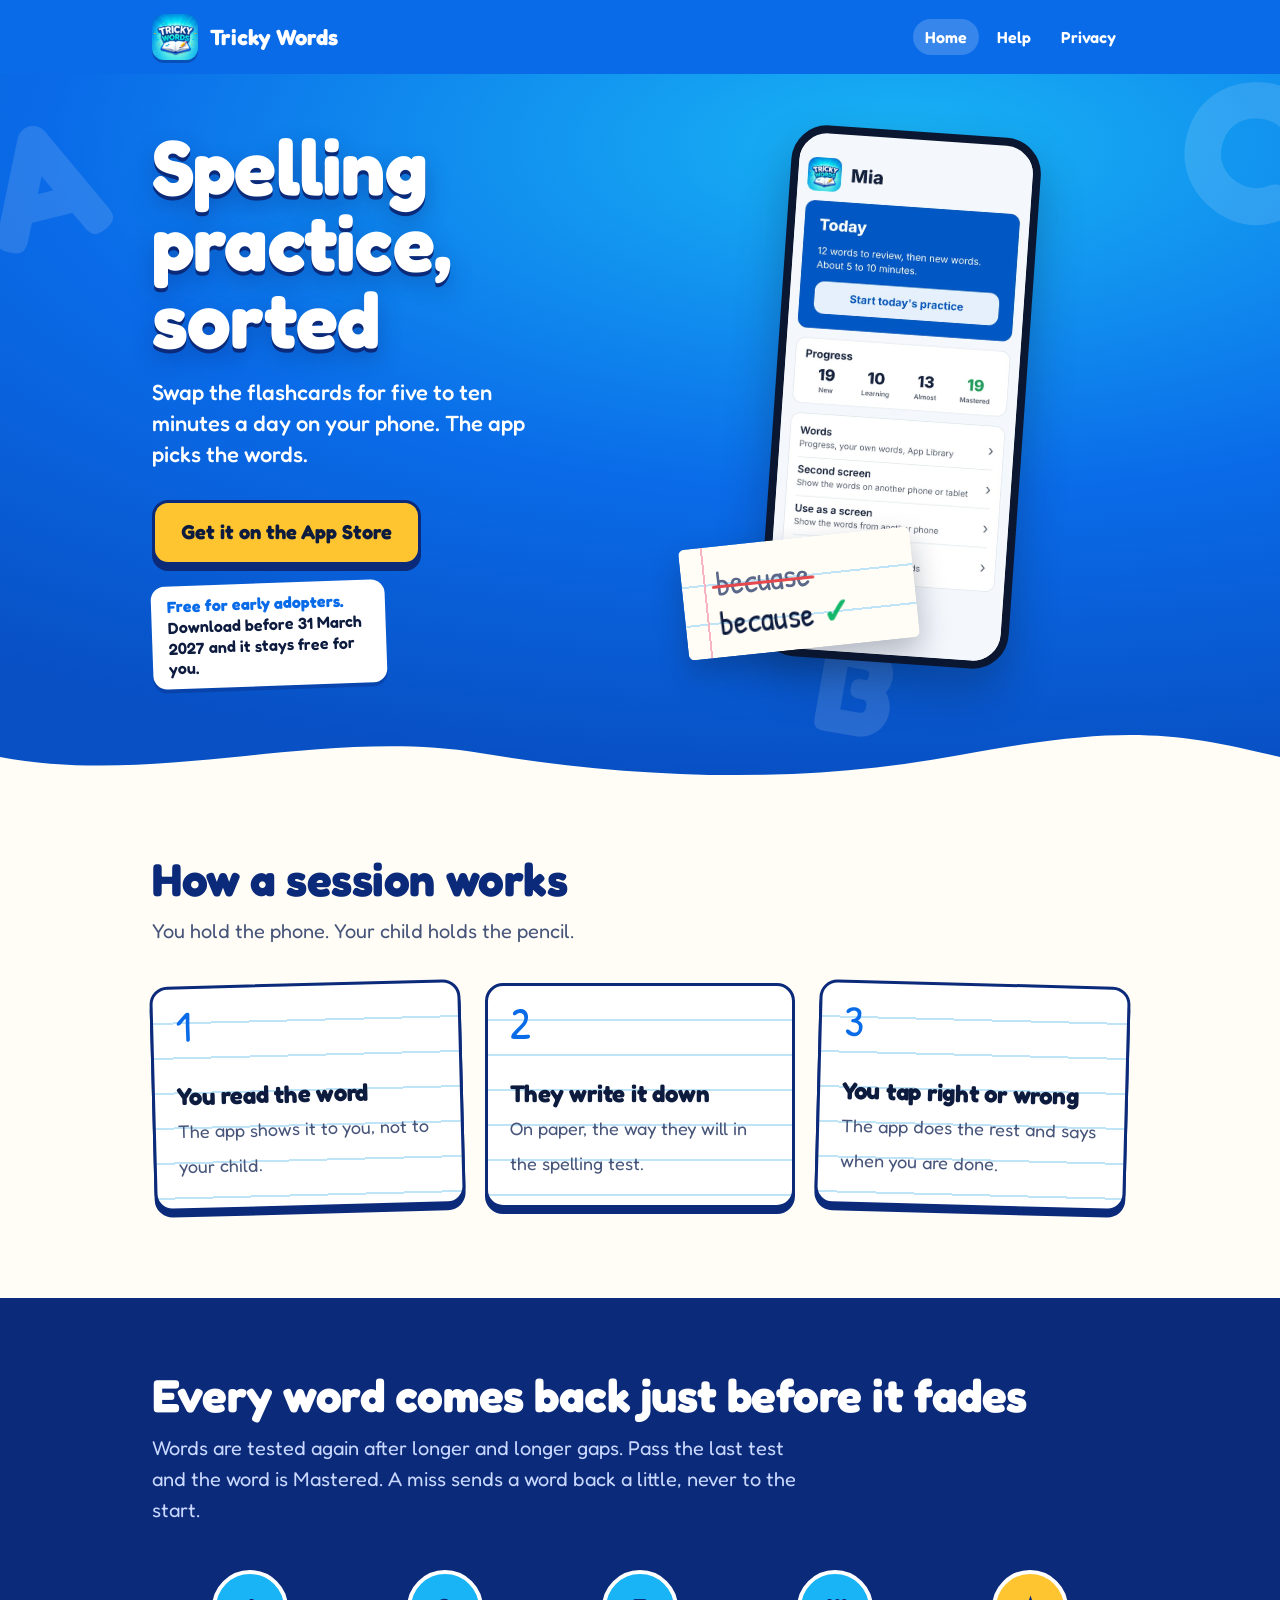
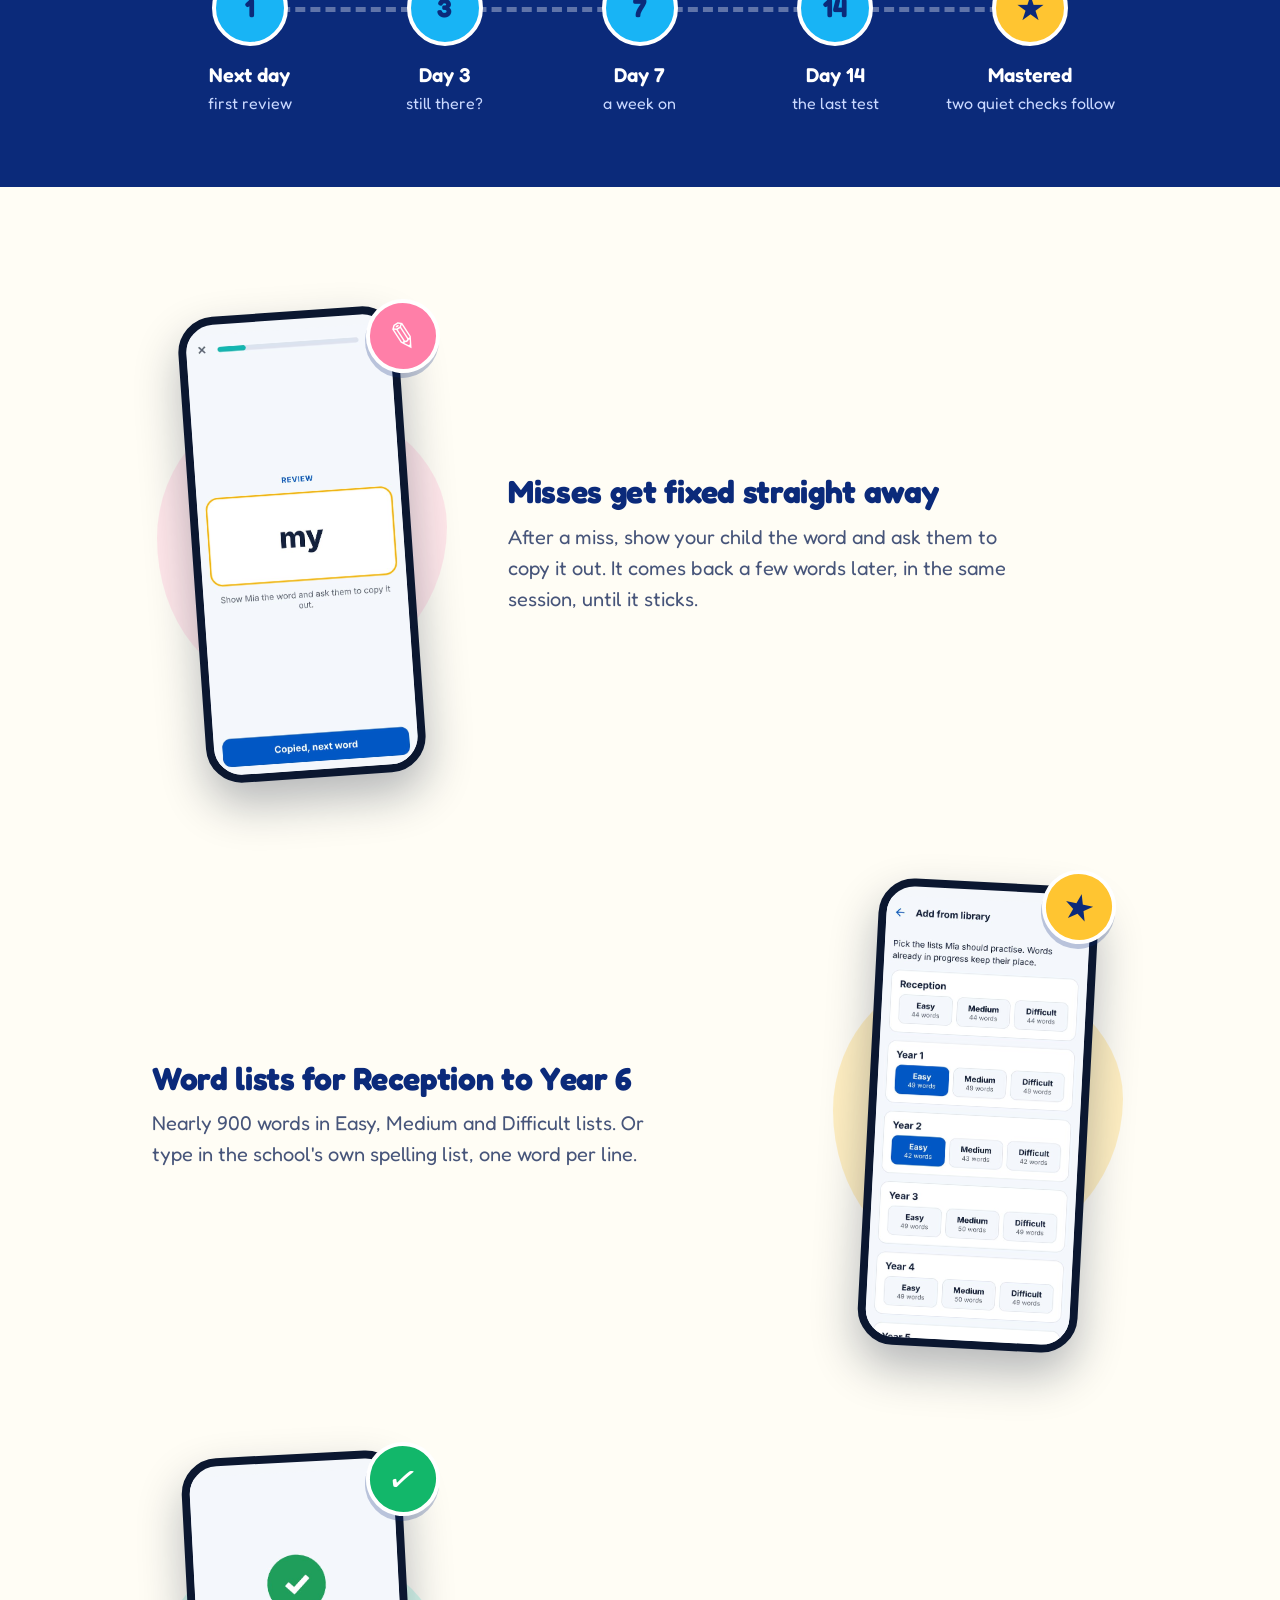
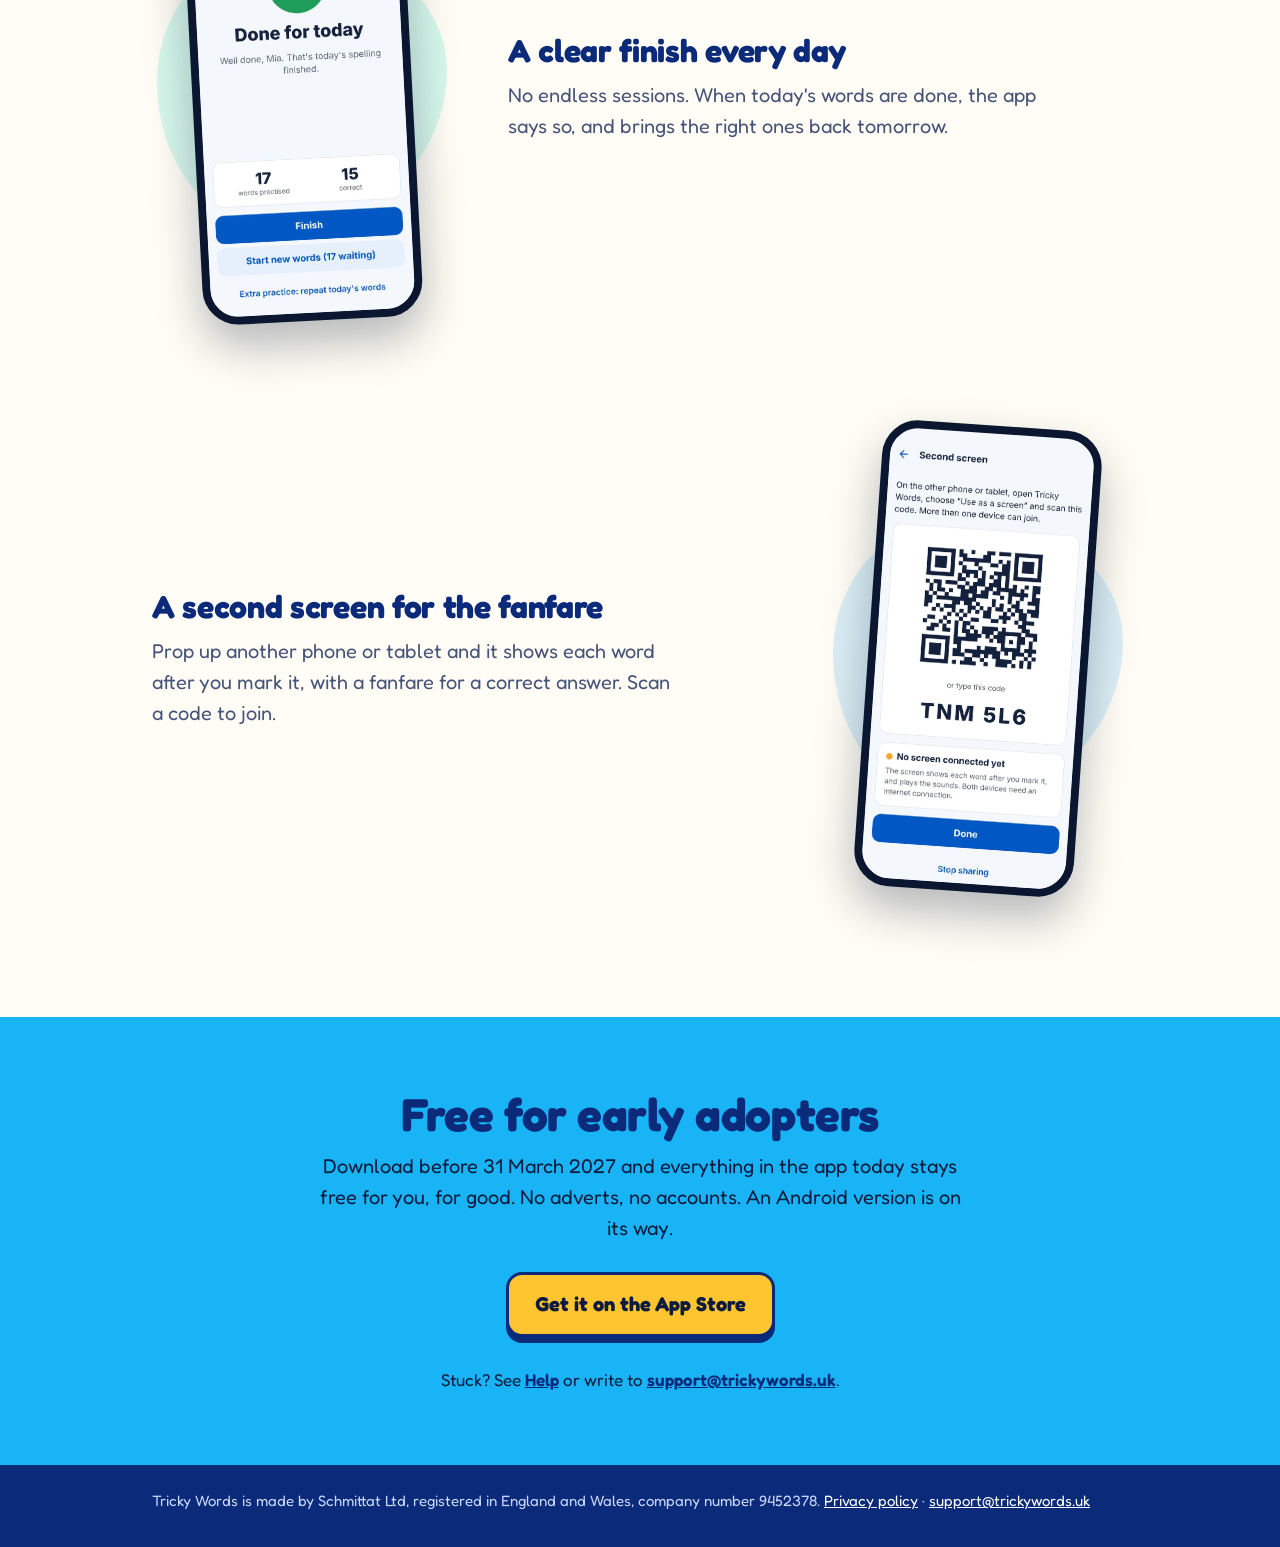
==== index.html @ 3cfc0713 "Redesign the website with a playful exercise-book look Chunky rounded type hosted on the site itself" ====
<!doctype html>
<html lang="en-GB">
<head>
<meta charset="utf-8">
<meta name="viewport" content="width=device-width, initial-scale=1">
<title>Tricky Words: spelling practice in five to ten minutes a day</title>
<meta name="description" content="Tricky Words replaces spelling flashcards with a short daily routine. The app picks the words and tests each one again before it is forgotten.">
<link rel="icon" href="/icon.png">
<link rel="preload" href="/fonts/fredoka.woff2" as="font" type="font/woff2" crossorigin>
<link rel="stylesheet" href="/style.css">
</head>
<body>
<header class="site-header"><div class="inner"><img src="/img/logo.jpg" alt="" width="46" height="46"><a class="brand" href="/">Tricky Words</a><nav class="site-nav"><a href="/" aria-current="page">Home</a><a href="/support.html">Help</a><a href="/privacy.html">Privacy</a></nav></div></header>
<main>
<section class="hero">
<div class="letters" aria-hidden="true"><span class="a">A</span><span class="b">B</span><span class="c">C</span></div>
<div class="inner">
<div>
<h1>Spelling practice, sorted</h1>
<p class="lead">Swap the flashcards for five to ten minutes a day on your phone. The app picks the words.</p>
<div class="cta">
<a class="button" href="https://apps.apple.com/app/id6763272480">Get it on the App Store</a>
<span class="offer"><strong>Free for early adopters.</strong> Download before 31 March 2027 and it stays free for you.</span>
</div>
</div>
<div class="hero-art">
<div class="phone"><img src="/img/home.jpg" alt="The Tricky Words home screen showing today&#39;s practice and progress" width="585" height="1266"></div>
<div class="note" role="img" aria-label="A page from an exercise book: becuase is crossed out and because is written correctly with a tick">
<span class="wrong">becuase</span><br><span class="right">because</span><span class="tick">✓</span>
</div>
</div>
</div>
<svg class="wave" viewBox="0 0 1440 56" preserveAspectRatio="none" aria-hidden="true"><path fill="#FFFDF5" d="M0 30 C 180 60 360 0 540 26 S 900 58 1080 28 S 1320 4 1440 30 V56 H0 Z"/></svg>
</section>

<section class="band">
<div class="inner">
<h2>How a session works</h2>
<p class="sub">You hold the phone. Your child holds the pencil.</p>
<ol class="steps" style="list-style:none;padding:0">
<li class="step"><div class="num">1</div><h3>You read the word</h3><p>The app shows it to you, not to your child.</p></li>
<li class="step"><div class="num">2</div><h3>They write it down</h3><p>On paper, the way they will in the spelling test.</p></li>
<li class="step"><div class="num">3</div><h3>You tap right or wrong</h3><p>The app does the rest and says when you are done.</p></li>
</ol>
</div>
</section>

<section class="band ladder-band">
<div class="inner">
<h2>Every word comes back just before it fades</h2>
<p class="sub">Words are tested again after longer and longer gaps. Pass the last test and the word is Mastered. A miss sends a word back a little, never to the start.</p>
<ol class="ladder">
<li><div class="dot">1</div><strong>Next day</strong><span class="small">first review</span></li>
<li><div class="dot">3</div><strong>Day 3</strong><span class="small">still there?</span></li>
<li><div class="dot">7</div><strong>Day 7</strong><span class="small">a week on</span></li>
<li><div class="dot">14</div><strong>Day 14</strong><span class="small">the last test</span></li>
<li><div class="dot">★</div><strong>Mastered</strong><span class="small">two quiet checks follow</span></li>
</ol>
</div>
</section>

<section class="band">
<div class="inner">
<div class="feature">
<div class="shot" style="--blob:#FFD6E2;--tilt:-4deg"><div class="phone"><img src="/img/copy.jpg" alt="After a miss, the app asks the child to copy the word" width="585" height="1266" loading="lazy"></div><div class="sticker pink" aria-hidden="true">✎</div></div>
<div><h3>Misses get fixed straight away</h3><p>After a miss, show your child the word and ask them to copy it out. It comes back a few words later, in the same session, until it sticks.</p></div>
</div>
<div class="feature flip">
<div class="shot" style="--blob:#FFE49A;--tilt:3deg"><div class="phone"><img src="/img/library.jpg" alt="Word lists for each school year in three levels" width="585" height="1266" loading="lazy"></div><div class="sticker star" aria-hidden="true">★</div></div>
<div><h3>Word lists for Reception to Year 6</h3><p>Nearly 900 words in Easy, Medium and Difficult lists. Or type in the school&#39;s own spelling list, one word per line.</p></div>
</div>
<div class="feature">
<div class="shot" style="--blob:#B6F5E6;--tilt:-3deg"><div class="phone"><img src="/img/done.jpg" alt="The Done for today screen" width="585" height="1266" loading="lazy"></div><div class="sticker" aria-hidden="true">✓</div></div>
<div><h3>A clear finish every day</h3><p>No endless sessions. When today&#39;s words are done, the app says so, and brings the right ones back tomorrow.</p></div>
</div>
<div class="feature flip">
<div class="shot" style="--blob:#BFE3F7;--tilt:4deg"><div class="phone"><img src="/img/share.jpg" alt="A code that another phone or tablet can scan to act as a second screen" width="585" height="1266" loading="lazy"></div></div>
<div><h3>A second screen for the fanfare</h3><p>Prop up another phone or tablet and it shows each word after you mark it, with a fanfare for a correct answer. Scan a code to join.</p></div>
</div>
</div>
</section>

<section class="band closing">
<div class="inner">
<h2>Free for early adopters</h2>
<p class="sub">Download before 31 March 2027 and everything in the app today stays free for you, for good. No adverts, no accounts. An Android version is on its way.</p>
<a class="button" href="https://apps.apple.com/app/id6763272480">Get it on the App Store</a>
<p class="help">Stuck? See <a href="/support.html">Help</a> or write to <a href="mailto:support@trickywords.uk">support@trickywords.uk</a>.</p>
</div>
</section>
</main>
<footer class="site-footer"><div class="inner">Tricky Words is made by Schmittat Ltd, registered in England and Wales, company number 9452378. <a href="/privacy.html">Privacy policy</a> · <a href="mailto:support@trickywords.uk">support@trickywords.uk</a></div></footer>
</body>
</html>
---- style.css ----
@font-face { font-family: "Fredoka"; src: url("/fonts/fredoka.woff2") format("woff2"); font-weight: 300 700; font-display: swap; }
@font-face { font-family: "Patrick Hand"; src: url("/fonts/patrick-hand.woff2") format("woff2"); font-weight: 400; font-display: swap; }

:root {
  --navy: #0B2A7A;
  --blue: #0A6BE8;
  --sky: #18B4F5;
  --aqua: #21E6C1;
  --pencil: #FFC531;
  --eraser: #FF7FA8;
  --tick: #12B76A;
  --red-pen: #E5484D;
  --paper: #FFFDF5;
  --rule: #BFE3F7;
  --ink: #0D1B3E;
  --muted: #47557A;
}
* { box-sizing: border-box; }
html { scroll-behavior: smooth; }
body { margin: 0; font-family: "Fredoka", "Trebuchet MS", system-ui, sans-serif; font-weight: 400; color: var(--ink); background: var(--paper); line-height: 1.55; font-size: 18px; }
a { color: var(--blue); }
a:focus-visible, .button:focus-visible { outline: 3px solid var(--pencil); outline-offset: 3px; border-radius: 6px; }
h1, h2, h3 { font-weight: 700; line-height: 1.1; letter-spacing: -0.01em; margin: 0; }
p { margin: 0; }
.inner { max-width: 1020px; margin: 0 auto; padding-left: 22px; padding-right: 22px; }

/* Header */
.site-header { background: var(--blue); color: #fff; }
.site-header .inner { display: flex; align-items: center; gap: 12px; padding-top: 14px; padding-bottom: 14px; }
.site-header img { width: 46px; height: 46px; border-radius: 12px; box-shadow: 0 3px 0 rgba(11, 42, 122, 0.45); }
.brand { color: #fff; text-decoration: none; font-weight: 700; font-size: 22px; white-space: nowrap; }
.site-nav { margin-left: auto; display: flex; gap: 6px; flex-wrap: wrap; justify-content: flex-end; }
.site-nav a { color: #fff; text-decoration: none; font-weight: 600; font-size: 16px; padding: 6px 12px; border-radius: 999px; }
.site-nav a:hover, .site-nav a[aria-current="page"] { background: rgba(255, 255, 255, 0.18); }

/* Buttons */
.button { display: inline-block; background: var(--pencil); color: var(--ink); text-decoration: none; font-weight: 700; font-size: 20px; padding: 14px 26px; border-radius: 16px; border: 3px solid var(--navy); box-shadow: 0 6px 0 var(--navy); transition: transform 0.08s ease, box-shadow 0.08s ease; }
.button:hover { transform: translateY(2px); box-shadow: 0 4px 0 var(--navy); }
.button:active { transform: translateY(6px); box-shadow: 0 0 0 var(--navy); }

/* Hero */
.hero { position: relative; overflow: hidden; color: #fff; background: radial-gradient(120% 90% at 70% 10%, var(--sky) 0%, var(--blue) 55%, #0850C4 100%); }
.hero .inner { position: relative; display: grid; grid-template-columns: 1.1fr 0.9fr; gap: 30px; align-items: center; padding-top: 54px; padding-bottom: 96px; }
.hero h1 { font-size: clamp(44px, 7vw, 78px); line-height: 0.98; text-shadow: 0 4px 0 var(--navy), 0 10px 22px rgba(11, 42, 122, 0.35); }
.hero .lead { font-size: 22px; line-height: 1.4; margin-top: 20px; max-width: 30ch; font-weight: 500; }
.hero .cta { margin-top: 30px; display: flex; flex-wrap: wrap; align-items: center; gap: 18px; }
.offer { display: inline-block; background: #fff; color: var(--ink); font-weight: 600; font-size: 16px; line-height: 1.3; padding: 10px 16px; border-radius: 14px; transform: rotate(-2deg); box-shadow: 0 4px 0 rgba(11, 42, 122, 0.35); max-width: 26ch; }
.offer strong { color: var(--blue); }
.letters span { position: absolute; font-weight: 700; color: rgba(255, 255, 255, 0.13); user-select: none; line-height: 1; }
.letters .a { font-size: 170px; left: -18px; top: 20px; transform: rotate(-14deg); }
.letters .b { font-size: 130px; right: 30%; bottom: 30px; transform: rotate(10deg); }
.letters .c { font-size: 200px; right: -30px; top: -30px; transform: rotate(16deg); }
.wave { display: block; width: 100%; height: 56px; position: absolute; left: 0; bottom: -1px; }

/* Hero art: phone plus exercise-book note */
.hero-art { position: relative; justify-self: center; padding: 0 30px 20px 0; }
.phone { width: 250px; border: 8px solid #0B1730; border-radius: 36px; overflow: hidden; background: #F4F7FB; box-shadow: 0 22px 46px rgba(11, 23, 48, 0.3); }
.phone img { display: block; width: 100%; height: auto; margin-top: 10px; }
.hero-art .phone { transform: rotate(4deg); }
.note { position: absolute; left: -92px; bottom: 34px; width: 232px; padding: 18px 18px 14px 34px; background-color: var(--paper); background-image: linear-gradient(90deg, transparent 22px, #F7B5C4 22px, #F7B5C4 24px, transparent 24px), repeating-linear-gradient(transparent 0 37px, var(--rule) 37px 39px); border-radius: 6px; box-shadow: 0 14px 30px rgba(11, 23, 48, 0.28); transform: rotate(-6deg); font-family: "Patrick Hand", "Comic Sans MS", cursive; color: var(--ink); font-size: 34px; line-height: 39px; }
.note .wrong { position: relative; display: inline-block; color: #5A6788; }
.note .wrong::after { content: ""; position: absolute; left: -4px; right: -4px; top: 54%; height: 3px; background: var(--red-pen); border-radius: 2px; transform-origin: left center; animation: strike 0.5s ease-out 0.7s both; }
.note .right { display: inline-block; white-space: nowrap; animation: write 0.9s steps(7, end) 1.4s both; }
.note .tick { display: inline-block; margin-left: 8px; color: var(--tick); font-family: "Fredoka", sans-serif; font-weight: 700; animation: pop 0.35s cubic-bezier(0.3, 1.6, 0.5, 1) 2.4s both; }
@keyframes strike { from { transform: scaleX(0); } to { transform: scaleX(1); } }
@keyframes write { from { clip-path: inset(0 100% 0 0); } to { clip-path: inset(0 0 0 0); } }
@keyframes pop { from { transform: scale(0); opacity: 0; } to { transform: scale(1); opacity: 1; } }

/* Sections */
.band { padding: 72px 0; }
.band h2 { font-size: clamp(32px, 4.6vw, 46px); color: var(--navy); }
.band .sub { font-size: 20px; color: var(--muted); margin-top: 12px; max-width: 54ch; }

/* Three steps on exercise paper */
.steps { display: grid; grid-template-columns: repeat(3, 1fr); gap: 22px; margin-top: 36px; }
.step { background-color: #fff; background-image: repeating-linear-gradient(transparent 0 33px, var(--rule) 33px 35px); border: 3px solid var(--navy); border-radius: 18px; padding: 20px 22px 24px; box-shadow: 0 6px 0 var(--navy); }
.step:nth-child(1) { transform: rotate(-1.5deg); }
.step:nth-child(3) { transform: rotate(1.5deg); }
.step .num { font-family: "Patrick Hand", cursive; font-size: 44px; line-height: 35px; color: var(--blue); }
.step h3 { font-size: 24px; line-height: 35px; margin-top: 35px; color: var(--ink); }
.step p { font-size: 18px; line-height: 35px; color: var(--muted); }

/* The ladder */
.ladder-band { background: var(--navy); color: #fff; }
.ladder-band h2 { color: #fff; }
.ladder-band .sub { color: #C9D8FF; }
.ladder { list-style: none; margin: 44px 0 0; padding: 0; display: grid; grid-template-columns: repeat(5, 1fr); position: relative; }
.ladder::before { content: ""; position: absolute; left: 10%; right: 10%; top: 37px; border-top: 5px dashed rgba(255, 255, 255, 0.35); }
.ladder li { position: relative; text-align: center; padding: 0 6px; }
.ladder .dot { width: 76px; height: 76px; margin: 0 auto 14px; border-radius: 50%; background: var(--sky); border: 4px solid #fff; display: grid; place-items: center; font-weight: 700; font-size: 26px; color: var(--navy); }
.ladder li:last-child .dot { background: var(--pencil); font-size: 34px; }
.ladder strong { display: block; font-size: 20px; font-weight: 600; }
.ladder span.small { display: block; font-size: 16px; color: #C9D8FF; line-height: 1.35; margin-top: 2px; }

/* Feature rows */
.feature { display: grid; grid-template-columns: 300px 1fr; gap: 56px; align-items: center; padding: 34px 0; }
.feature.flip { grid-template-columns: 1fr 300px; }
.feature.flip .shot { order: 2; }
.shot { position: relative; display: grid; place-items: center; padding: 18px 0; }
.shot::before { content: ""; position: absolute; width: 290px; height: 290px; border-radius: 46% 54% 58% 42% / 48% 44% 56% 52%; background: var(--blob, var(--aqua)); opacity: 0.55; }
.shot .phone { position: relative; width: 220px; transform: rotate(var(--tilt, -3deg)); }
.feature h3 { font-size: 32px; color: var(--navy); }
.feature p { font-size: 20px; color: var(--muted); margin-top: 12px; max-width: 44ch; }
.sticker { position: absolute; right: 12px; top: 6px; width: 74px; height: 74px; border-radius: 50%; display: grid; place-items: center; font-size: 36px; font-weight: 700; color: #fff; background: var(--tick); border: 4px solid #fff; box-shadow: 0 5px 0 rgba(11, 42, 122, 0.25); transform: rotate(12deg); }
.sticker.star { background: var(--pencil); color: var(--navy); }
.sticker.pink { background: var(--eraser); }

/* Closing offer */
.closing { background: var(--sky); text-align: center; position: relative; }
.closing h2 { color: var(--navy); }
.closing .sub { margin-left: auto; margin-right: auto; color: var(--ink); }
.closing .button { margin-top: 28px; }
.closing .help { margin-top: 30px; font-size: 17px; color: var(--ink); }
.closing .help a { color: var(--navy); font-weight: 600; }

/* Footer */
.site-footer { background: var(--navy); color: #C9D8FF; font-size: 15px; }
.site-footer .inner { padding-top: 24px; padding-bottom: 34px; }
.site-footer a { color: #fff; }

/* Text pages: help and privacy */
.doc { max-width: 760px; margin: 0 auto; padding: 44px 22px 72px; }
.doc h1 { font-size: 44px; color: var(--navy); }
.doc h2 { font-size: 25px; color: var(--navy); margin: 40px 0 8px; }
.doc p, .doc li { font-size: 18px; margin-top: 10px; }
.doc ul { padding-left: 22px; }
.doc .lead { font-size: 21px; color: var(--muted); }
.doc .card { background: #fff; border: 3px solid var(--navy); border-radius: 18px; box-shadow: 0 6px 0 var(--navy); padding: 20px 24px 22px; margin: 26px 0; }
.doc .card h2 { margin-top: 0; }
.doc table { border-collapse: collapse; width: 100%; margin: 14px 0; font-size: 17px; }
.doc th, .doc td { text-align: left; vertical-align: top; padding: 10px; border-bottom: 2px solid var(--rule); }
.doc th { color: var(--muted); font-weight: 600; }

@media (max-width: 820px) {
  .hero .inner { grid-template-columns: 1fr; padding-top: 38px; padding-bottom: 84px; text-align: center; }
  .hero .lead { margin-left: auto; margin-right: auto; }
  .hero .cta { justify-content: center; }
  .hero-art { margin-top: 18px; padding: 0 0 10px 70px; }
  .note { left: -30px; width: 200px; font-size: 30px; }
  .steps { grid-template-columns: 1fr; }
  .step:nth-child(n) { transform: none; }
  .ladder { grid-template-columns: 1fr; gap: 20px; }
  .ladder::before { left: 37px; right: auto; top: 20px; bottom: 60px; border-top: 0; border-left: 5px dashed rgba(255, 255, 255, 0.35); }
  .ladder li { display: grid; grid-template-columns: 76px 1fr; column-gap: 16px; text-align: left; align-items: center; }
  .ladder .dot { margin: 0; grid-row: span 2; }
  .feature, .feature.flip { grid-template-columns: 1fr; gap: 14px; text-align: center; padding: 26px 0; }
  .feature.flip .shot { order: 0; }
  .feature p { margin-left: auto; margin-right: auto; }
  .site-header .inner { flex-wrap: wrap; }
  .site-nav { margin-left: 0; width: 100%; justify-content: flex-start; }
}
@media (prefers-reduced-motion: reduce) {
  html { scroll-behavior: auto; }
  .note .wrong::after, .note .right, .note .tick { animation: none; }
  .button { transition: none; }
}
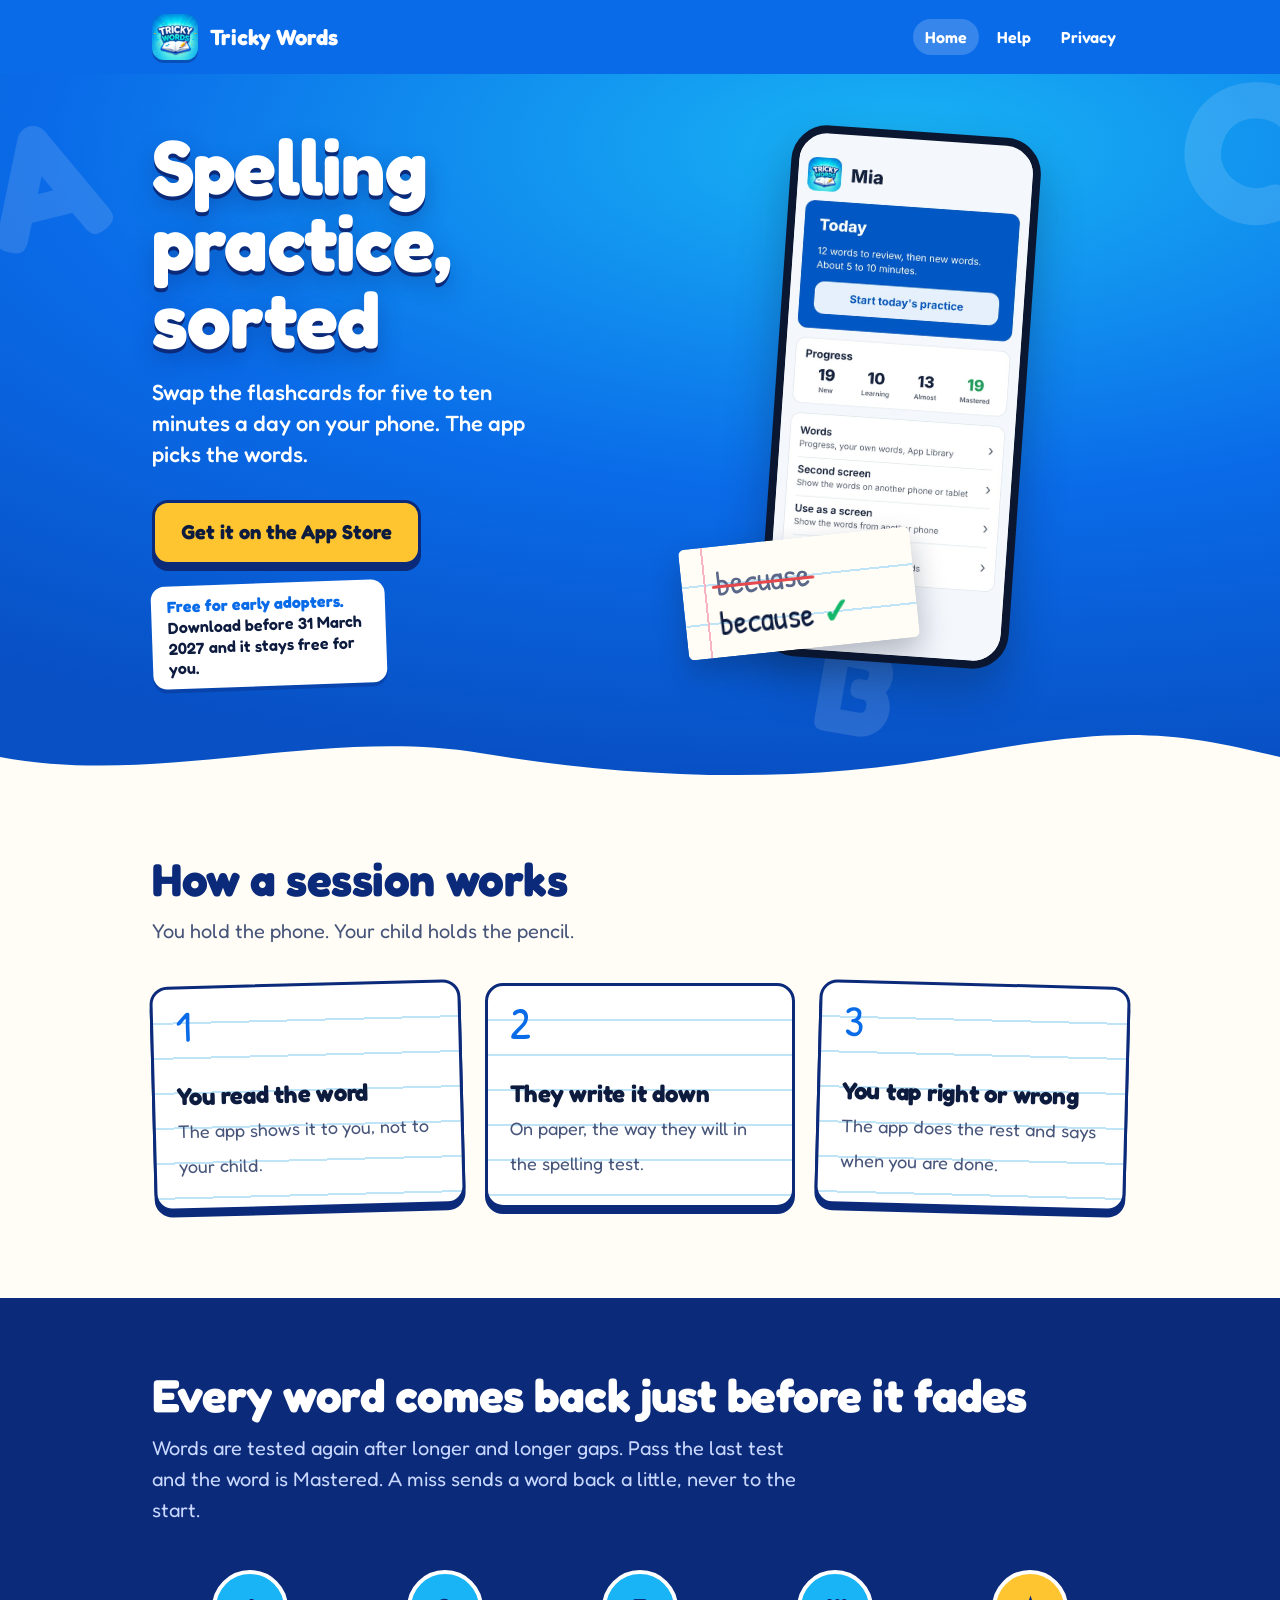
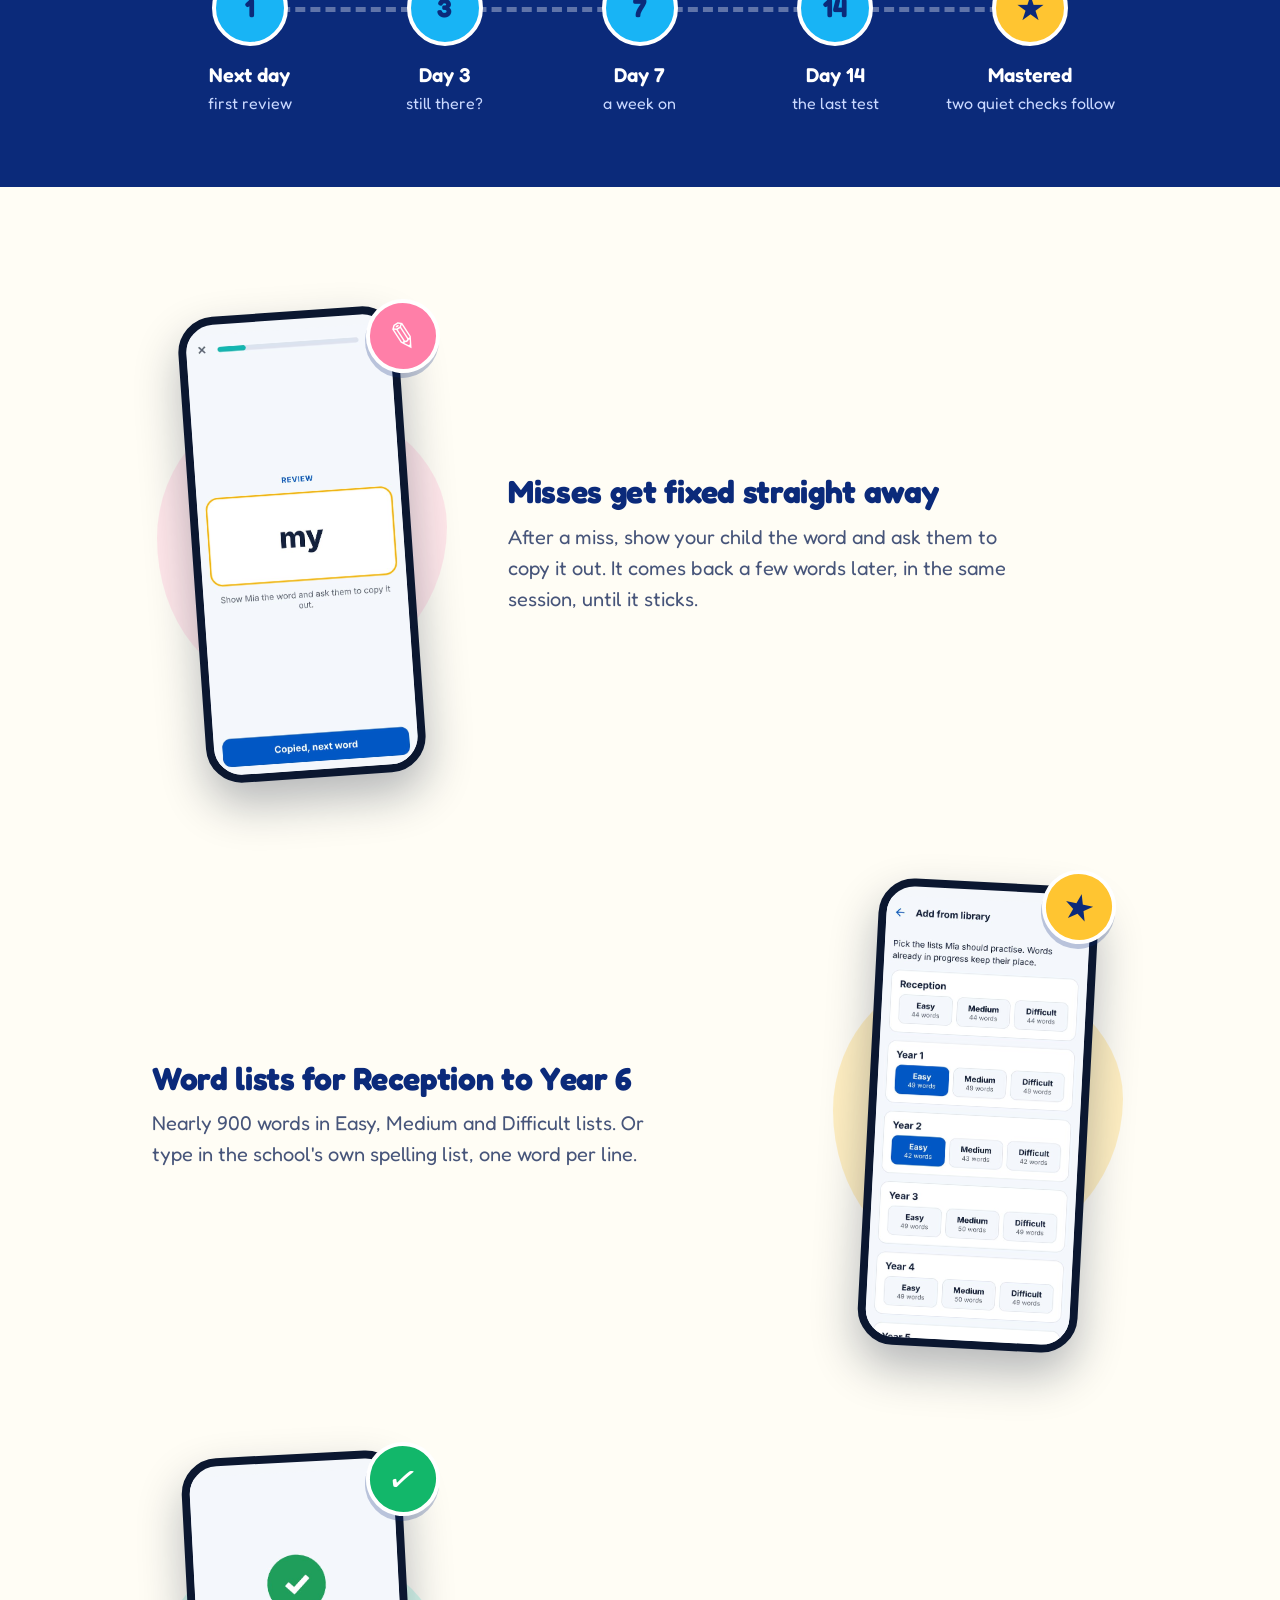
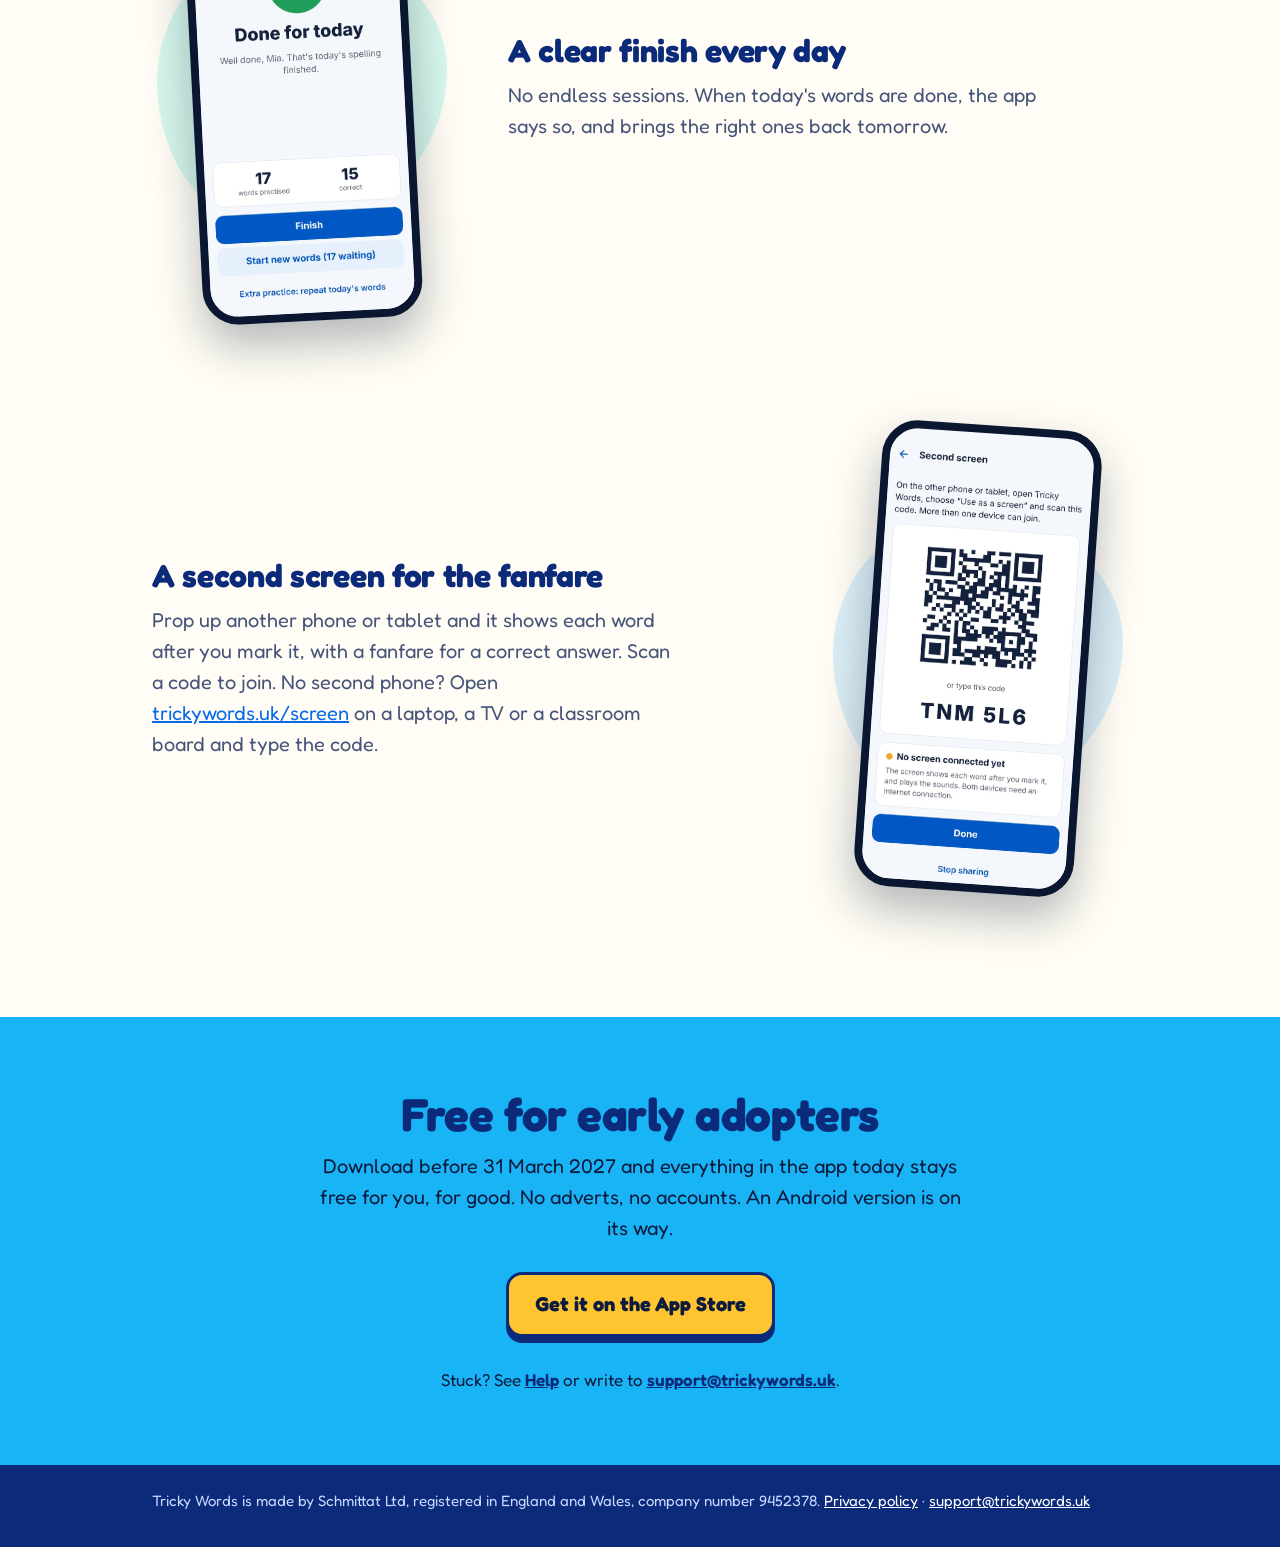
==== commit 2b1bbcfa: "Add a web second screen at /screen Any browser can tune in to the phone's broadcast with the 6-chara" ====
--- a/index.html
+++ b/index.html
@@ -75,7 +75,7 @@
 </div>
 <div class="feature flip">
 <div class="shot" style="--blob:#BFE3F7;--tilt:4deg"><div class="phone"><img src="/img/share.jpg" alt="A code that another phone or tablet can scan to act as a second screen" width="585" height="1266" loading="lazy"></div></div>
-<div><h3>A second screen for the fanfare</h3><p>Prop up another phone or tablet and it shows each word after you mark it, with a fanfare for a correct answer. Scan a code to join.</p></div>
+<div><h3>A second screen for the fanfare</h3><p>Prop up another phone or tablet and it shows each word after you mark it, with a fanfare for a correct answer. Scan a code to join. No second phone? Open <a href="/screen/">trickywords.uk/screen</a> on a laptop, a TV or a classroom board and type the code.</p></div>
 </div>
 </div>
 </section>
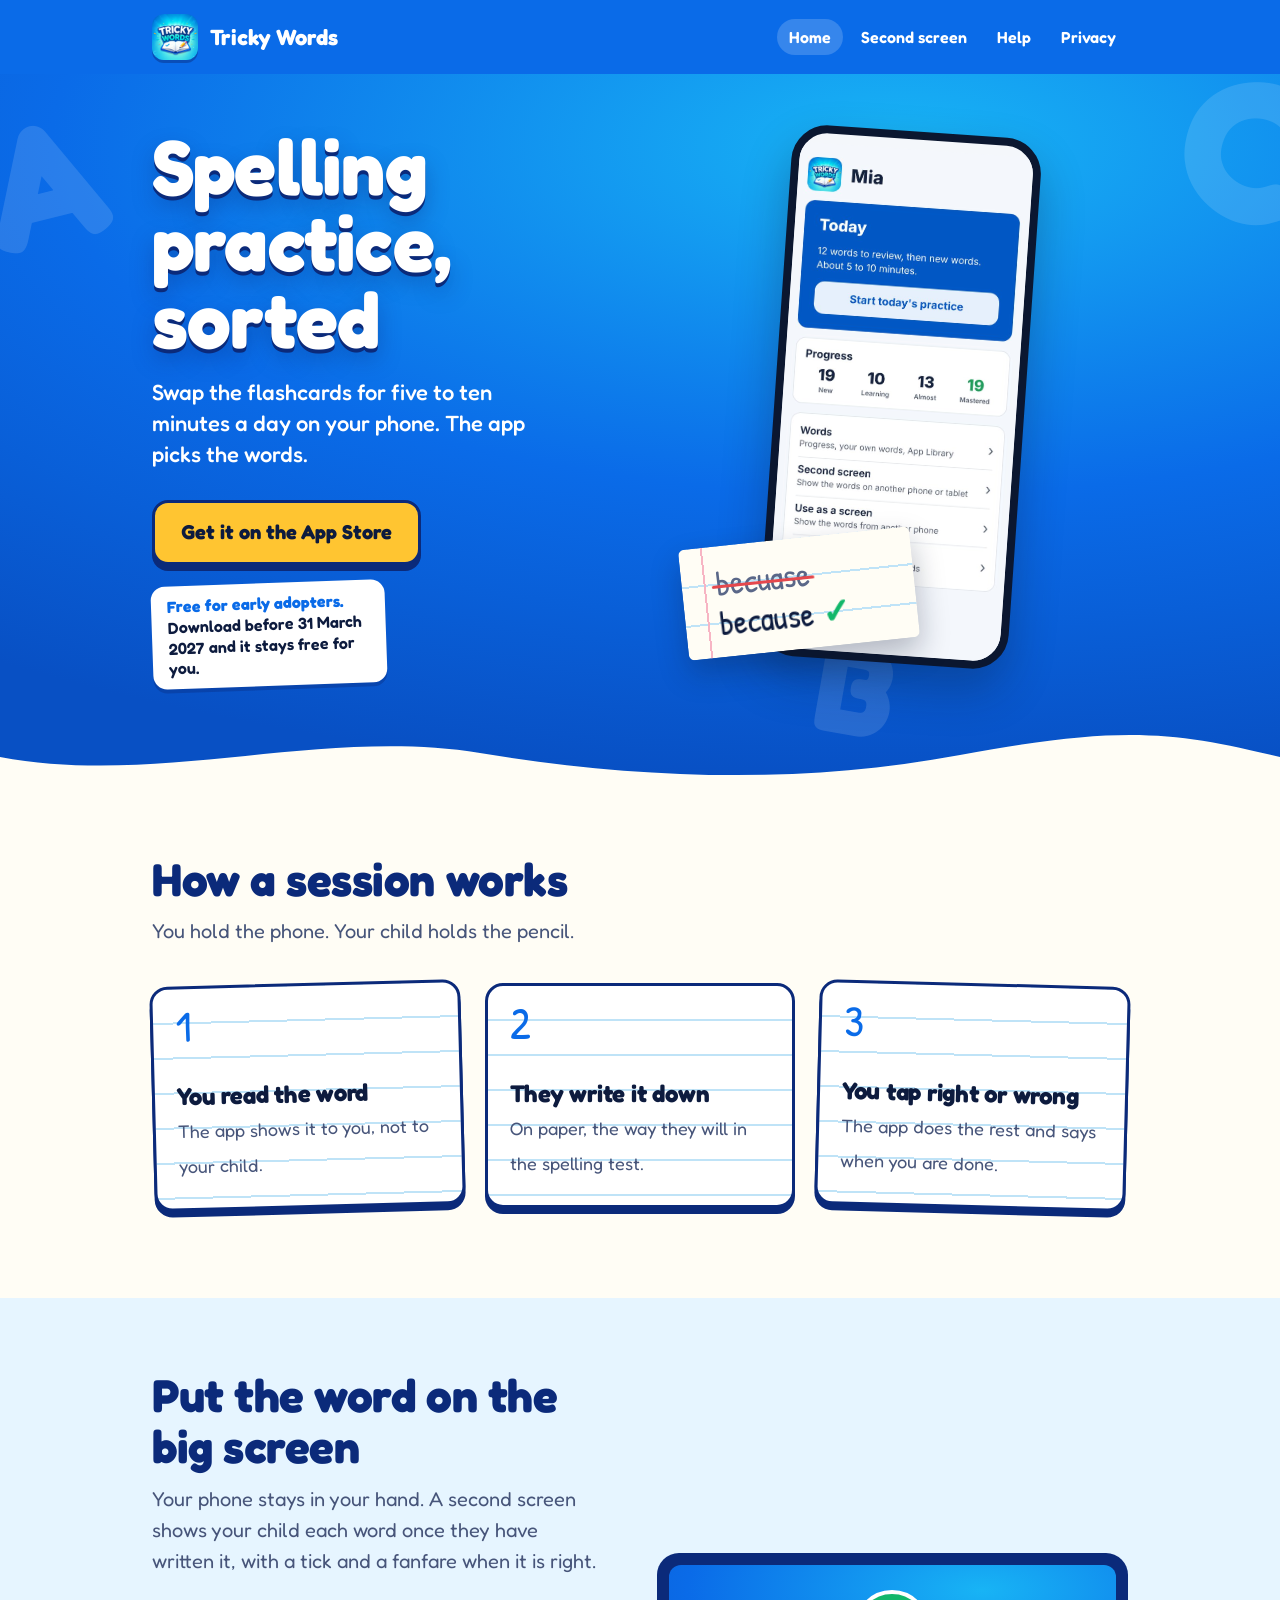
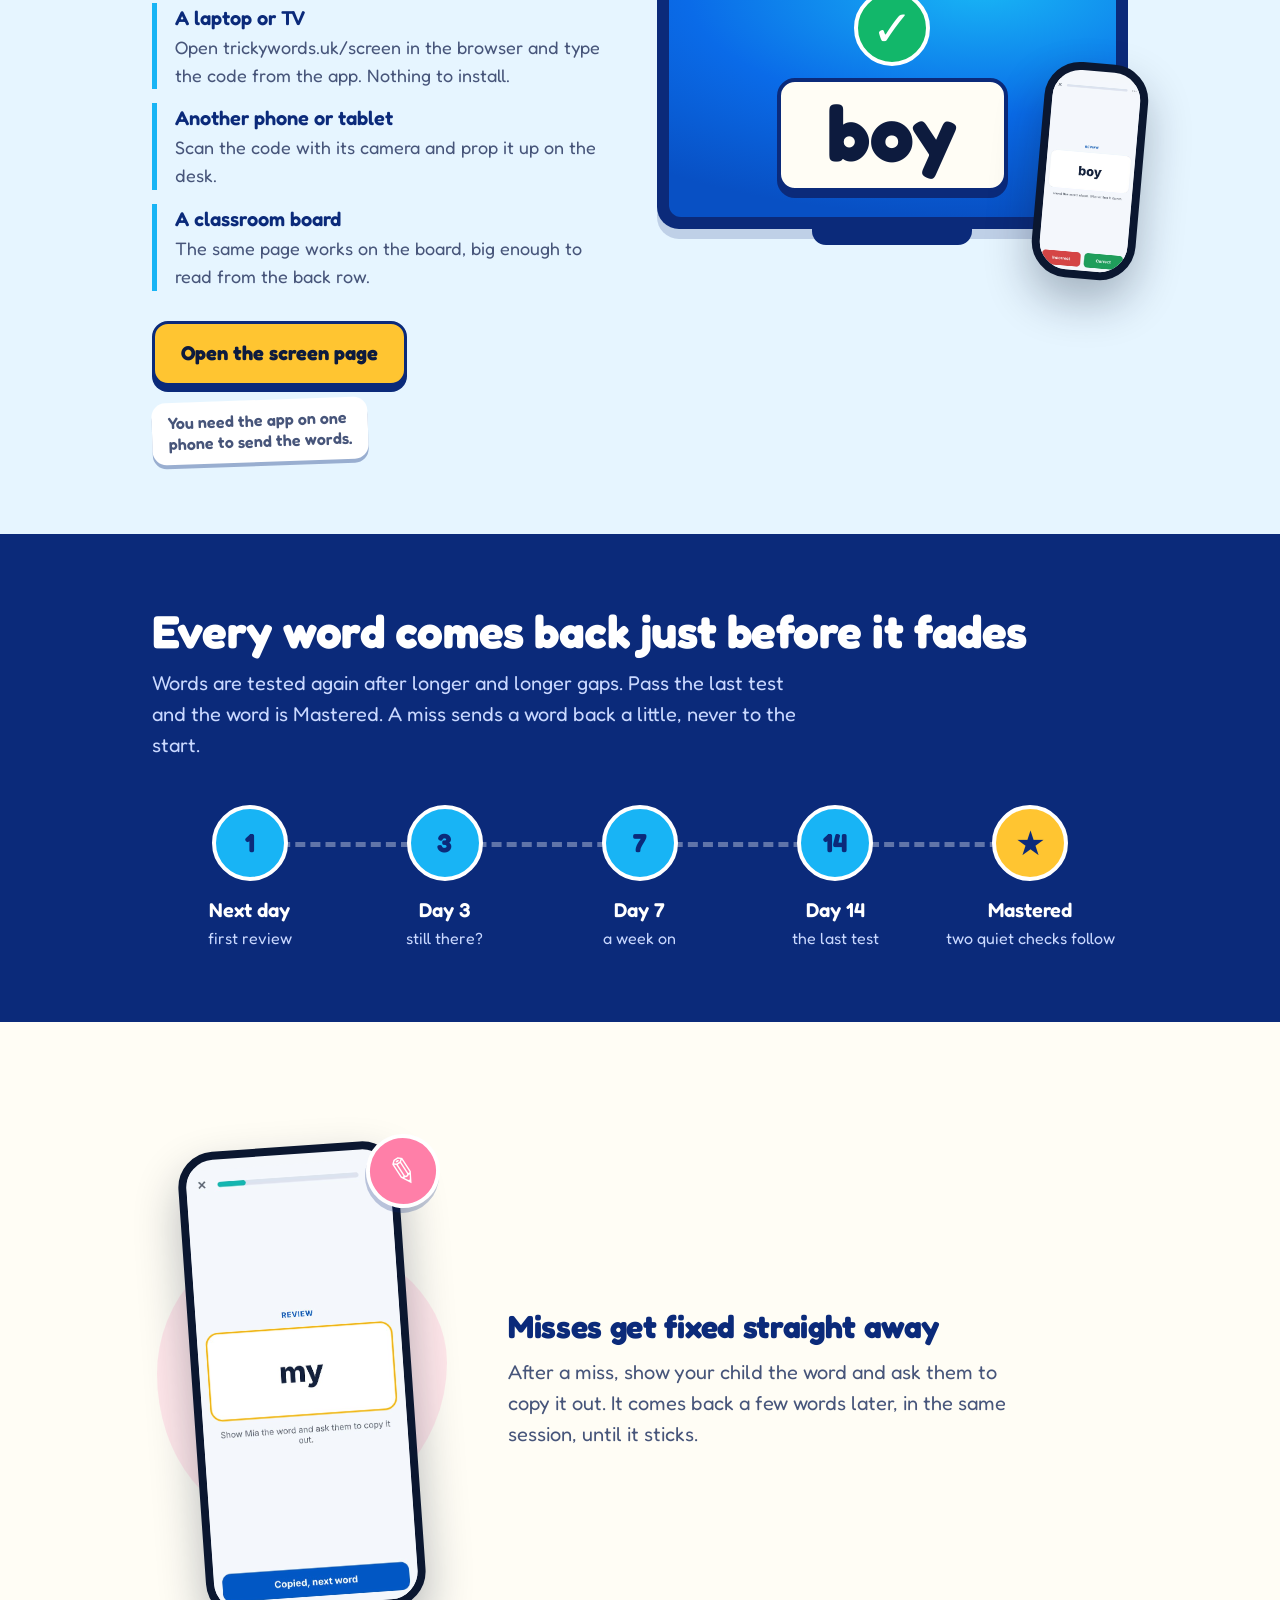
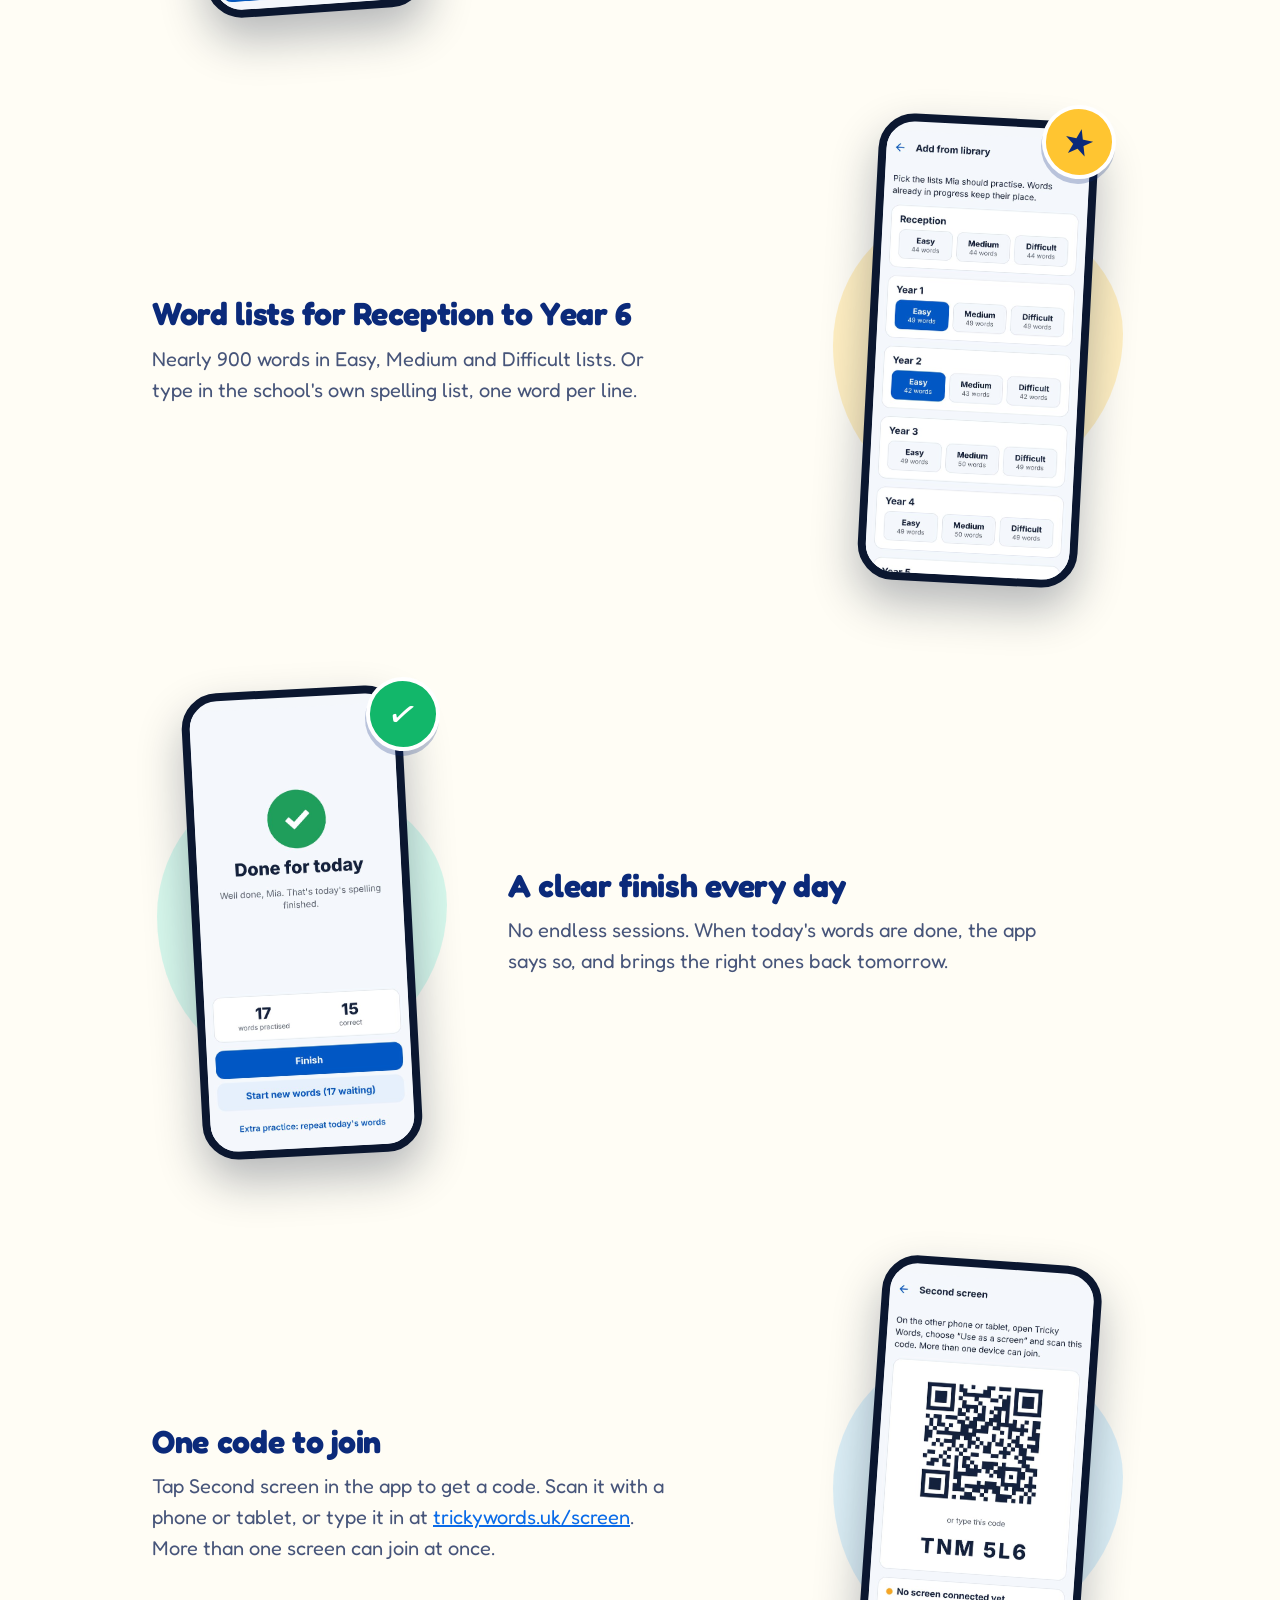
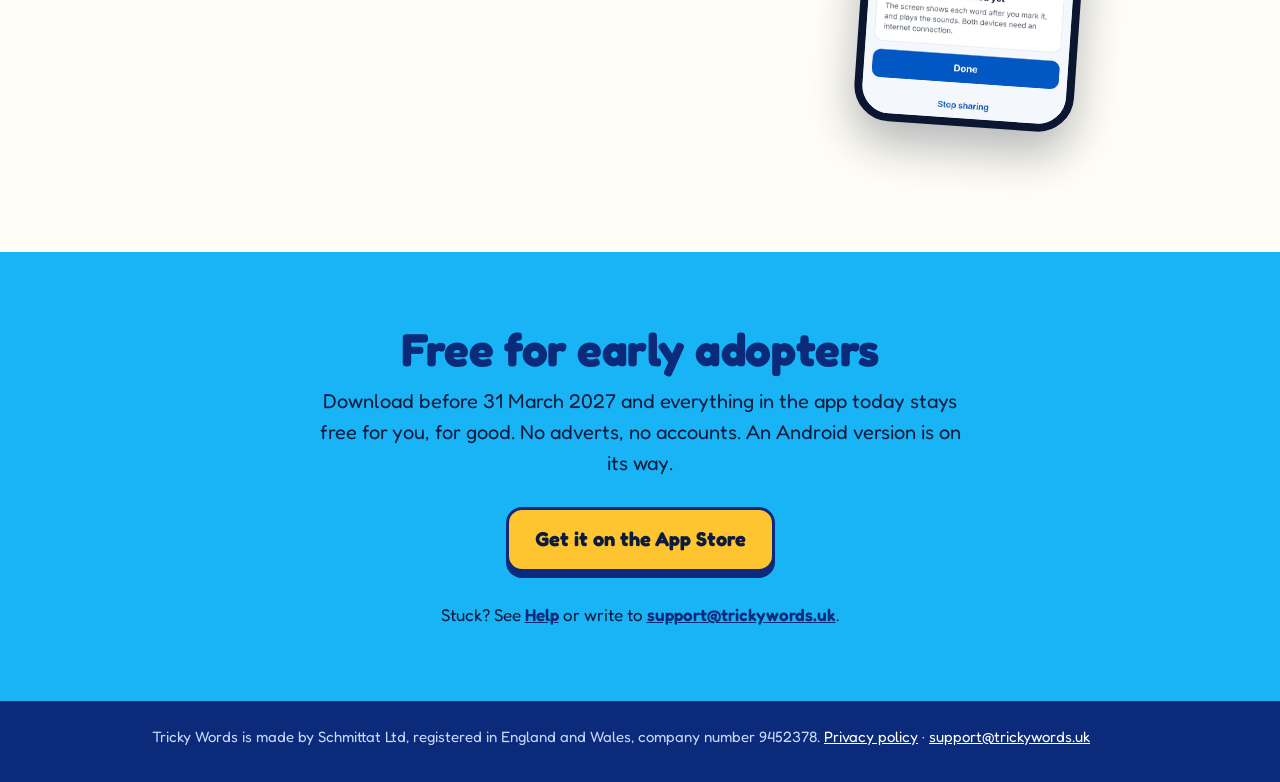
==== commit b3ef29bc: "Home page: give the second screen its own section A new band shows a TV with the word and tick besid" ====
--- a/index.html
+++ b/index.html
@@ -4,13 +4,13 @@
 <meta charset="utf-8">
 <meta name="viewport" content="width=device-width, initial-scale=1">
 <title>Tricky Words: spelling practice in five to ten minutes a day</title>
-<meta name="description" content="Tricky Words replaces spelling flashcards with a short daily routine. The app picks the words and tests each one again before it is forgotten.">
+<meta name="description" content="Tricky Words replaces spelling flashcards with a short daily routine. The app picks the words and tests each one again before it is forgotten. Show each word on a second screen: a tablet, a laptop, a TV or a classroom board.">
 <link rel="icon" href="/icon.png">
 <link rel="preload" href="/fonts/fredoka.woff2" as="font" type="font/woff2" crossorigin>
 <link rel="stylesheet" href="/style.css">
 </head>
 <body>
-<header class="site-header"><div class="inner"><img src="/img/logo.jpg" alt="" width="46" height="46"><a class="brand" href="/">Tricky Words</a><nav class="site-nav"><a href="/" aria-current="page">Home</a><a href="/support.html">Help</a><a href="/privacy.html">Privacy</a></nav></div></header>
+<header class="site-header"><div class="inner"><img src="/img/logo.jpg" alt="" width="46" height="46"><a class="brand" href="/">Tricky Words</a><nav class="site-nav"><a href="/" aria-current="page">Home</a><a href="/#second-screen">Second screen</a><a href="/support.html">Help</a><a href="/privacy.html">Privacy</a></nav></div></header>
 <main>
 <section class="hero">
 <div class="letters" aria-hidden="true"><span class="a">A</span><span class="b">B</span><span class="c">C</span></div>
@@ -45,6 +45,26 @@
 </div>
 </section>
 
+<section class="band screen-band" id="second-screen">
+<div class="inner">
+<div class="screen-copy">
+<h2>Put the word on the big screen</h2>
+<p class="sub">Your phone stays in your hand. A second screen shows your child each word once they have written it, with a tick and a fanfare when it is right.</p>
+<ul class="screen-ways">
+<li><strong>A laptop or TV</strong>Open trickywords.uk/screen in the browser and type the code from the app. Nothing to install.</li>
+<li><strong>Another phone or tablet</strong>Scan the code with its camera and prop it up on the desk.</li>
+<li><strong>A classroom board</strong>The same page works on the board, big enough to read from the back row.</li>
+</ul>
+<div class="cta"><a class="button" href="/screen/">Open the screen page</a><span class="offer">You need the app on one phone to send the words.</span></div>
+</div>
+<div class="screen-art" role="img" aria-label="A television showing the word boy with a green tick, next to a phone where the parent has tapped Correct">
+<div class="tv"><div class="tv-glass"><span class="tv-tick">✓</span><span class="tv-sheet">boy</span></div></div>
+<div class="tv-stand"></div>
+<div class="phone tv-phone"><img src="/img/practice.jpg" alt="" width="585" height="1266" loading="lazy"></div>
+</div>
+</div>
+</section>
+
 <section class="band ladder-band">
 <div class="inner">
 <h2>Every word comes back just before it fades</h2>
@@ -74,8 +94,8 @@
 <div><h3>A clear finish every day</h3><p>No endless sessions. When today&#39;s words are done, the app says so, and brings the right ones back tomorrow.</p></div>
 </div>
 <div class="feature flip">
-<div class="shot" style="--blob:#BFE3F7;--tilt:4deg"><div class="phone"><img src="/img/share.jpg" alt="A code that another phone or tablet can scan to act as a second screen" width="585" height="1266" loading="lazy"></div></div>
-<div><h3>A second screen for the fanfare</h3><p>Prop up another phone or tablet and it shows each word after you mark it, with a fanfare for a correct answer. Scan a code to join. No second phone? Open <a href="/screen/">trickywords.uk/screen</a> on a laptop, a TV or a classroom board and type the code.</p></div>
+<div class="shot" style="--blob:#BFE3F7;--tilt:4deg"><div class="phone"><img src="/img/share.jpg" alt="The Second screen page in the app with a code to scan or type" width="585" height="1266" loading="lazy"></div></div>
+<div><h3>One code to join</h3><p>Tap Second screen in the app to get a code. Scan it with a phone or tablet, or type it in at <a href="/screen/">trickywords.uk/screen</a>. More than one screen can join at once.</p></div>
 </div>
 </div>
 </section>
--- a/style.css
+++ b/style.css
@@ -147,10 +147,33 @@
   .feature.flip .shot { order: 0; }
   .feature p { margin-left: auto; margin-right: auto; }
   .site-header .inner { flex-wrap: wrap; }
-  .site-nav { margin-left: 0; width: 100%; justify-content: flex-start; }
+  .site-nav { margin-left: 0; width: 100%; justify-content: flex-start; gap: 2px; }
+  .site-nav a { font-size: 15px; padding: 6px 10px; }
 }
 @media (prefers-reduced-motion: reduce) {
   html { scroll-behavior: auto; }
   .note .wrong::after, .note .right, .note .tick { animation: none; }
   .button { transition: none; }
 }
+
+/* Second screen band */
+.screen-band { background: #E6F5FF; }
+.screen-band .inner { display: grid; grid-template-columns: 1fr 1.05fr; gap: 56px; align-items: center; }
+.screen-ways { list-style: none; padding: 0; margin: 26px 0 0; display: grid; gap: 14px; }
+.screen-ways li { font-size: 18px; color: var(--muted); padding-left: 18px; border-left: 5px solid var(--sky); margin: 0; }
+.screen-ways strong { display: block; color: var(--navy); font-size: 20px; font-weight: 600; }
+.screen-band .cta { margin-top: 30px; display: flex; flex-wrap: wrap; align-items: center; gap: 14px 18px; }
+.screen-band .offer { color: var(--muted); font-size: 16px; max-width: 24ch; }
+.screen-art { position: relative; padding: 0 0 34px 0; }
+.tv { background: var(--navy); border-radius: 22px; padding: 12px; box-shadow: 0 10px 0 rgba(11, 42, 122, 0.18); }
+.tv-glass { aspect-ratio: 16 / 9; border-radius: 12px; background: radial-gradient(120% 90% at 70% 10%, var(--sky) 0%, var(--blue) 55%, #0850C4 100%); display: flex; flex-direction: column; align-items: center; justify-content: center; gap: 5%; }
+.tv-tick { width: 17%; aspect-ratio: 1; border-radius: 50%; background: var(--tick); border: 4px solid #fff; color: #fff; display: grid; place-items: center; font-weight: 700; font-size: clamp(22px, 4.4vw, 50px); line-height: 1; }
+.tv-sheet { background: var(--paper); color: var(--ink); border: 4px solid var(--navy); border-radius: 18px; box-shadow: 0 6px 0 var(--navy); padding: 0.1em 0.6em 0.16em; font-weight: 700; font-size: clamp(34px, 6.6vw, 78px); line-height: 1.1; }
+.tv-stand { width: 34%; height: 16px; margin: 0 auto; background: var(--navy); border-radius: 0 0 14px 14px; }
+.screen-art .tv-phone { position: absolute; right: -14px; bottom: 0; width: 22%; transform: rotate(5deg); }
+.screen-art .tv-phone img { display: block; width: 100%; height: auto; }
+@media (max-width: 820px) {
+  .screen-band .inner { grid-template-columns: 1fr; gap: 34px; }
+  .screen-art { order: -1; }
+  .screen-art .tv-phone { right: 0; width: 26%; }
+}
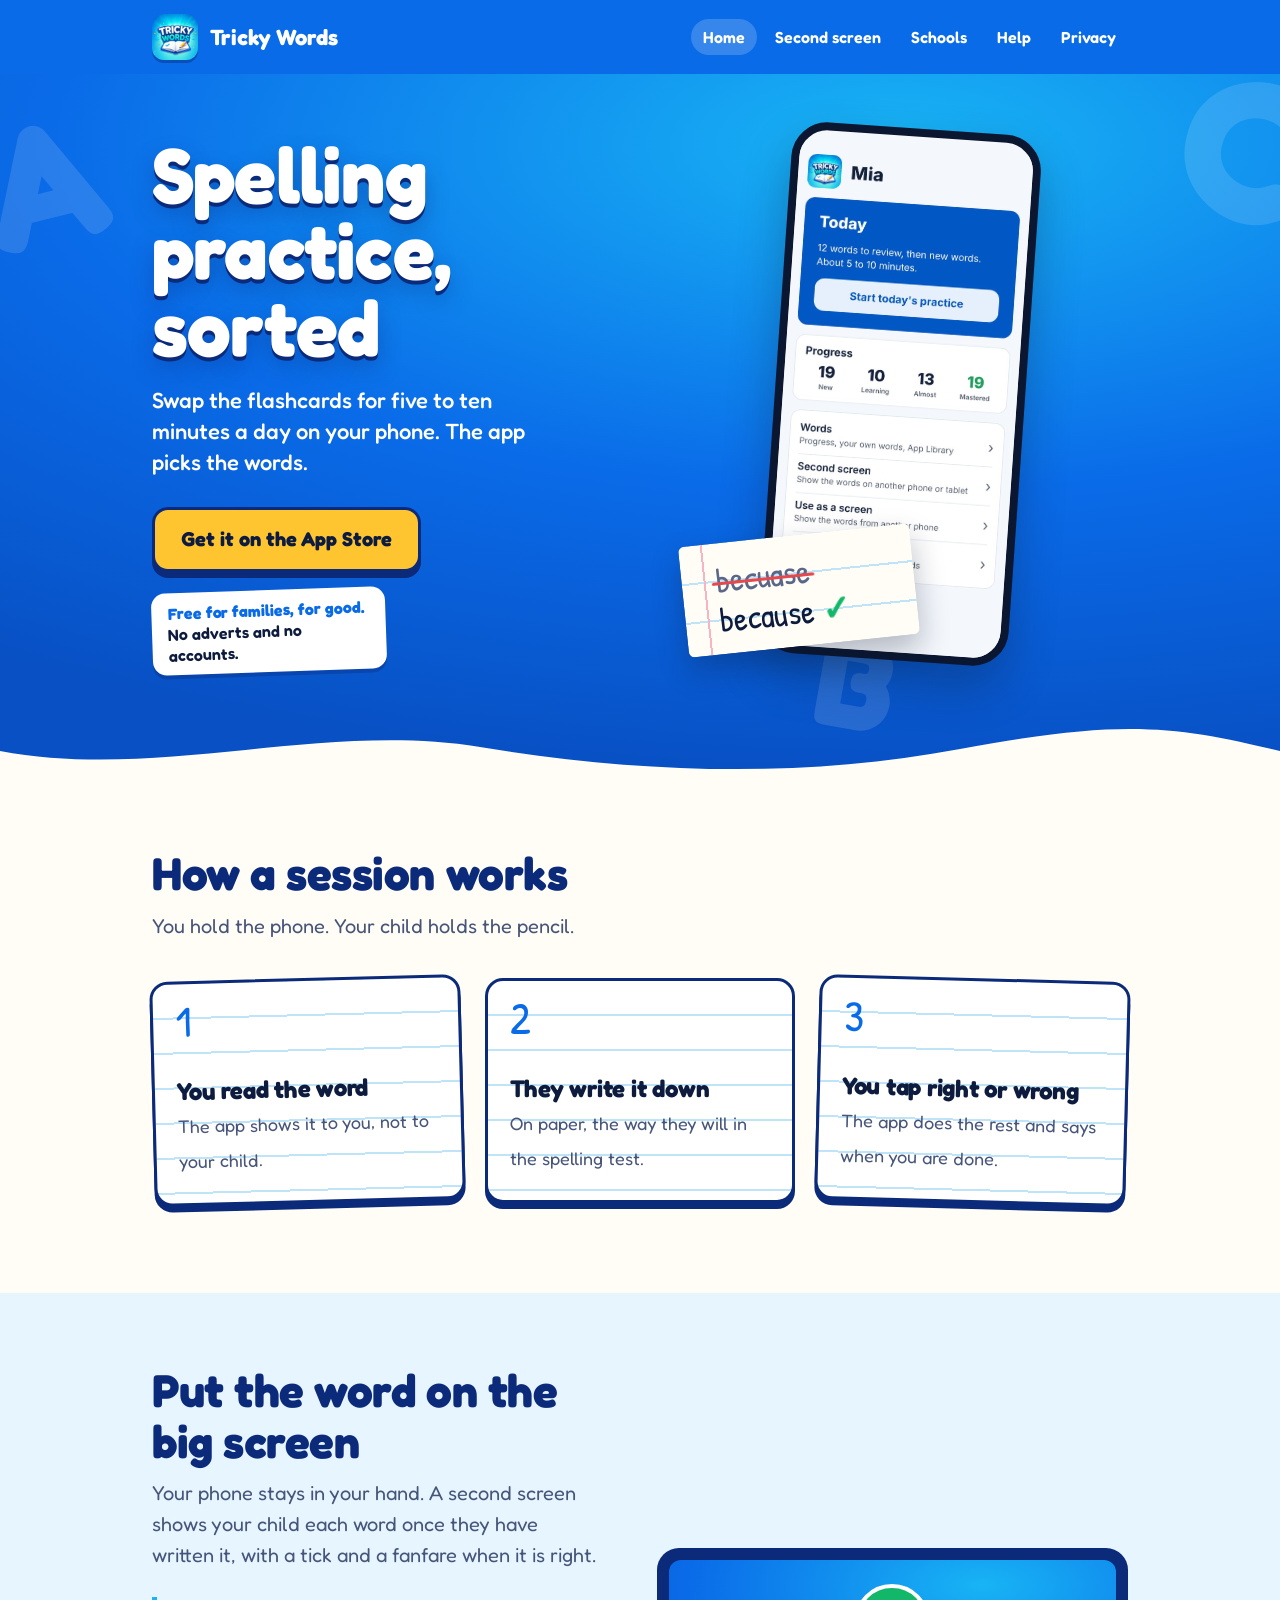
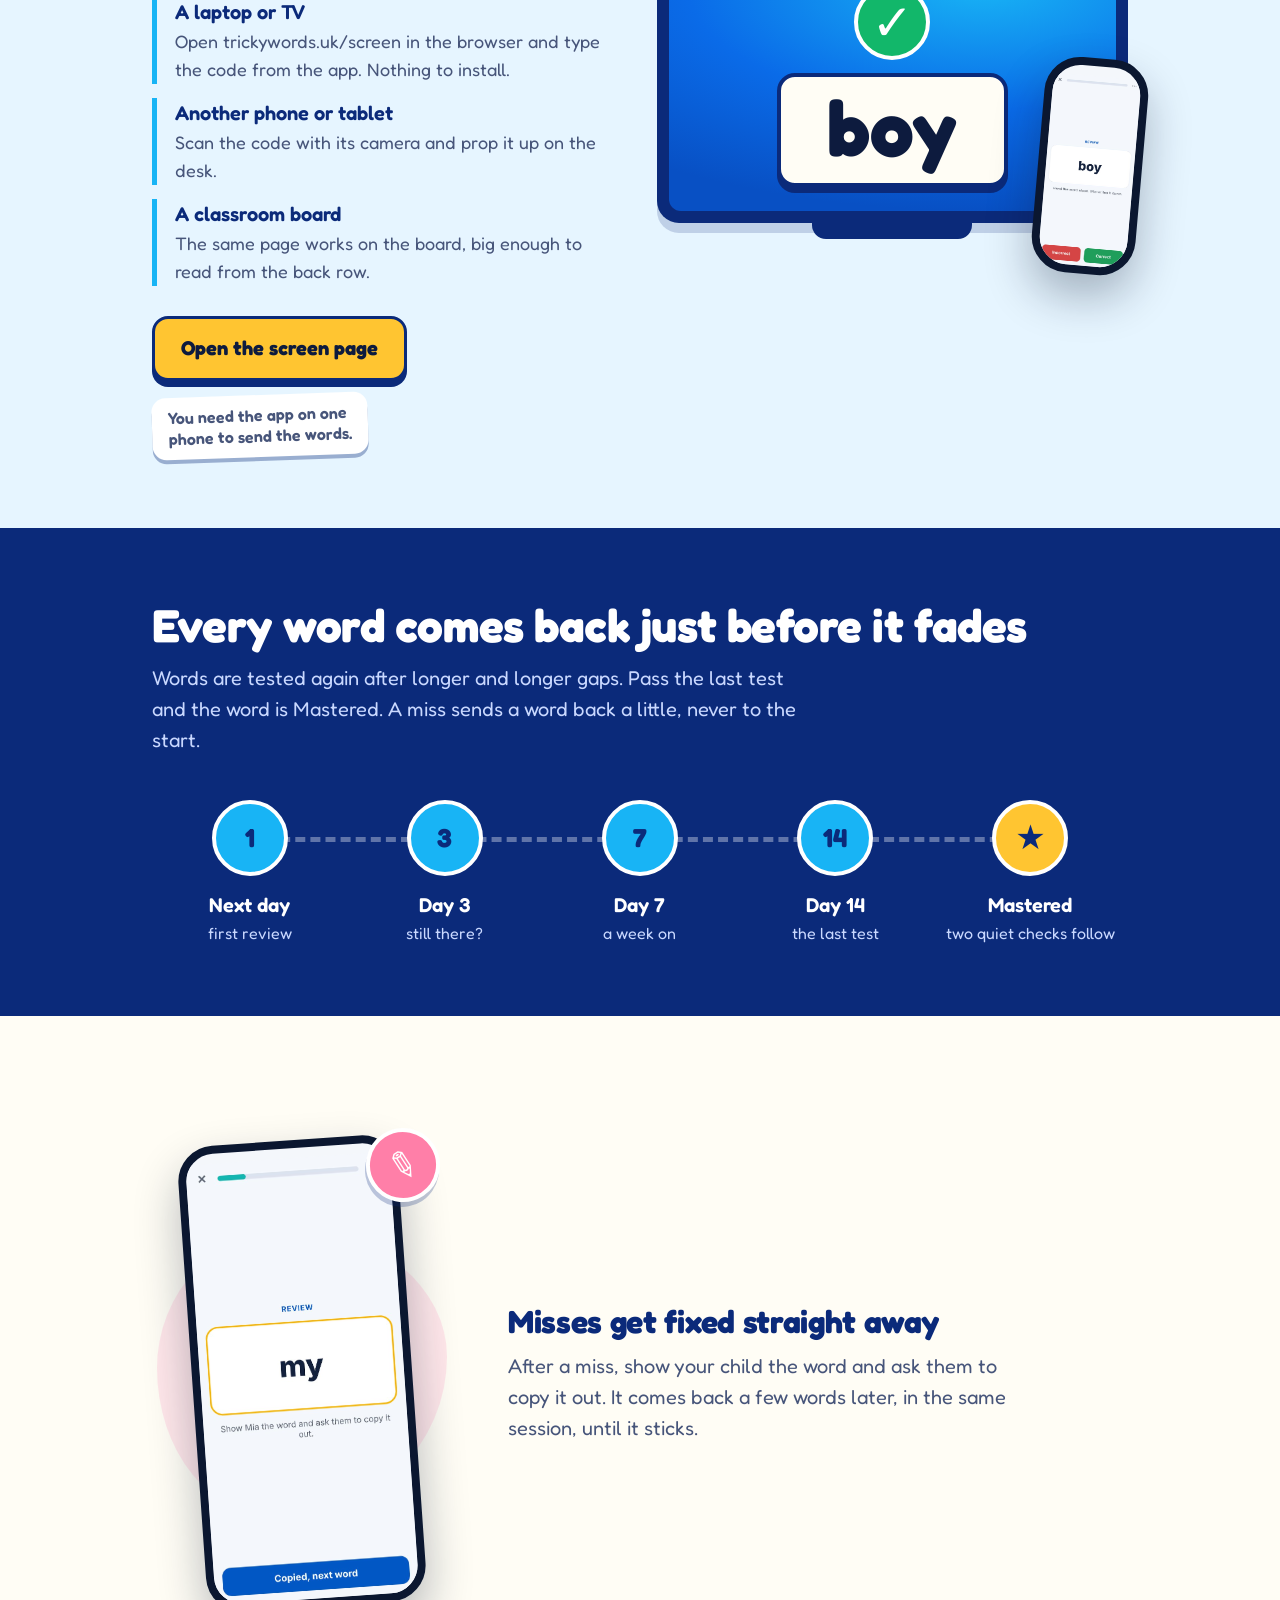
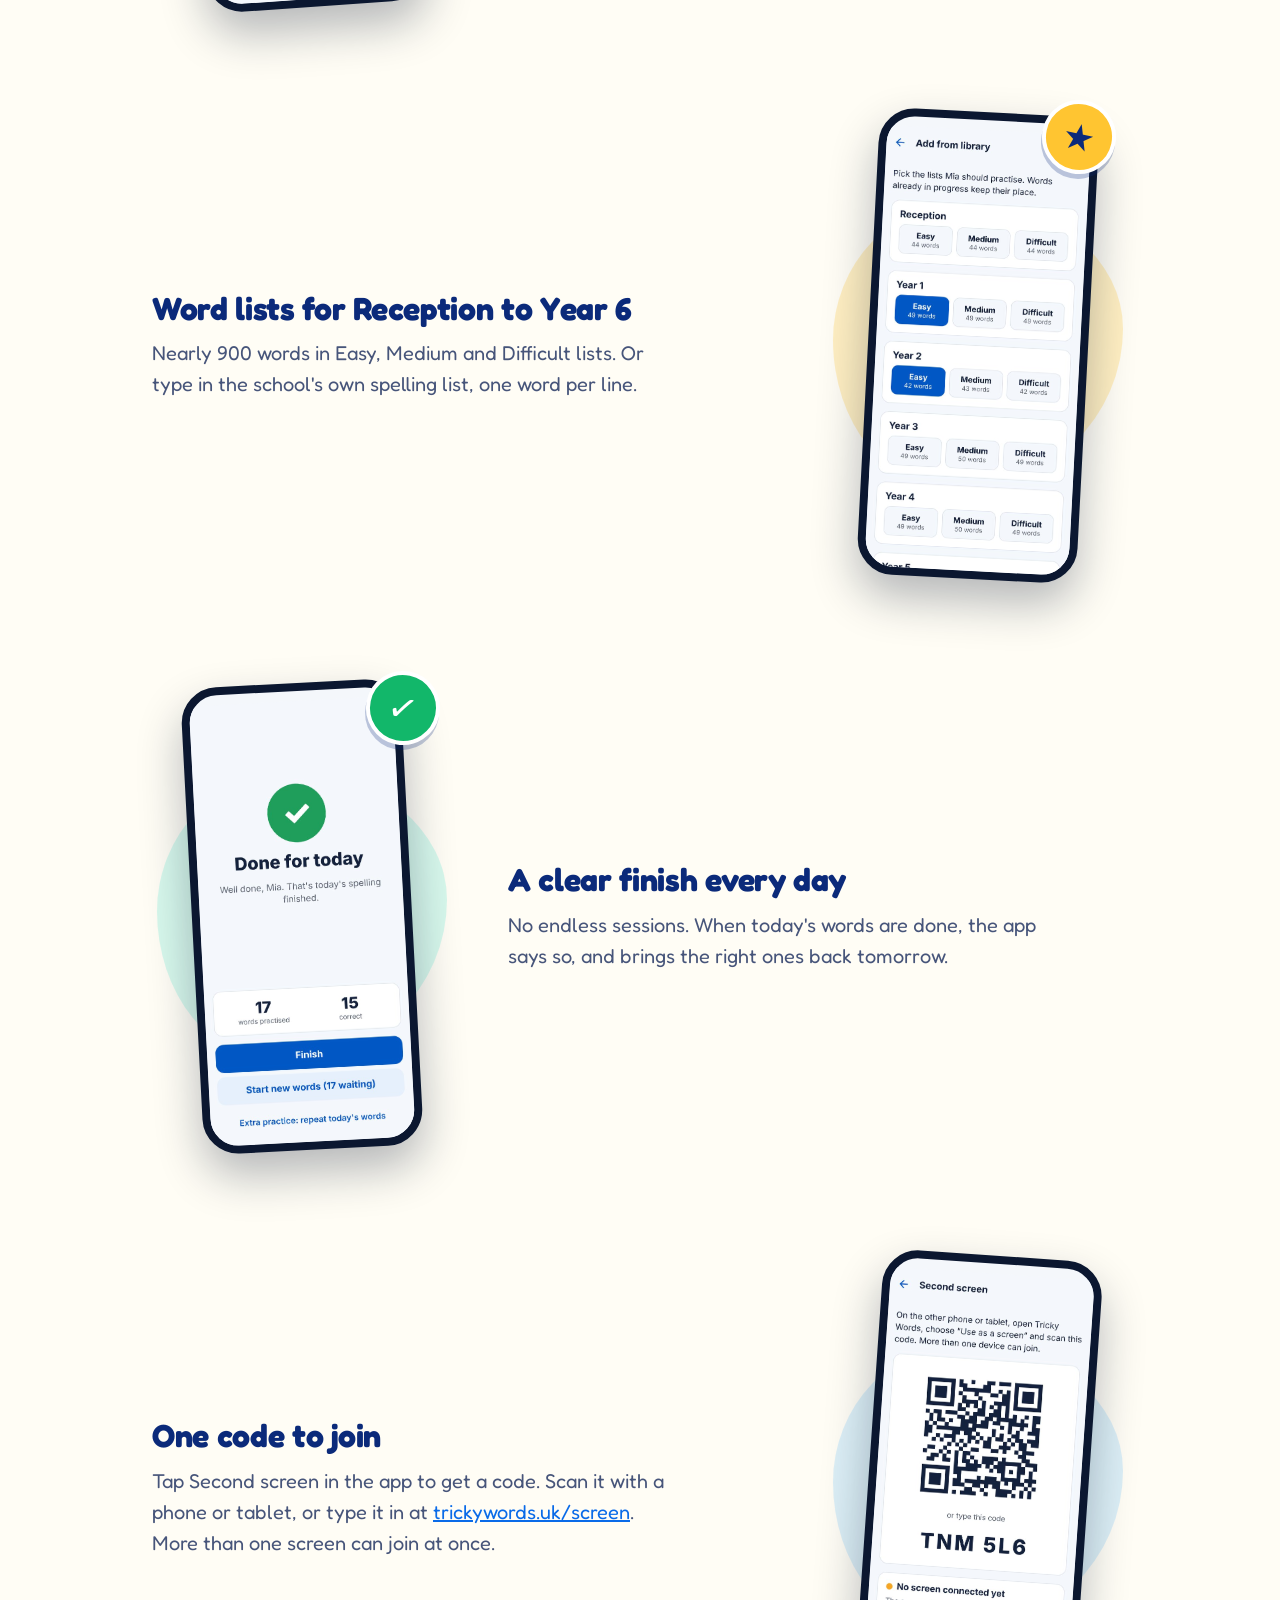
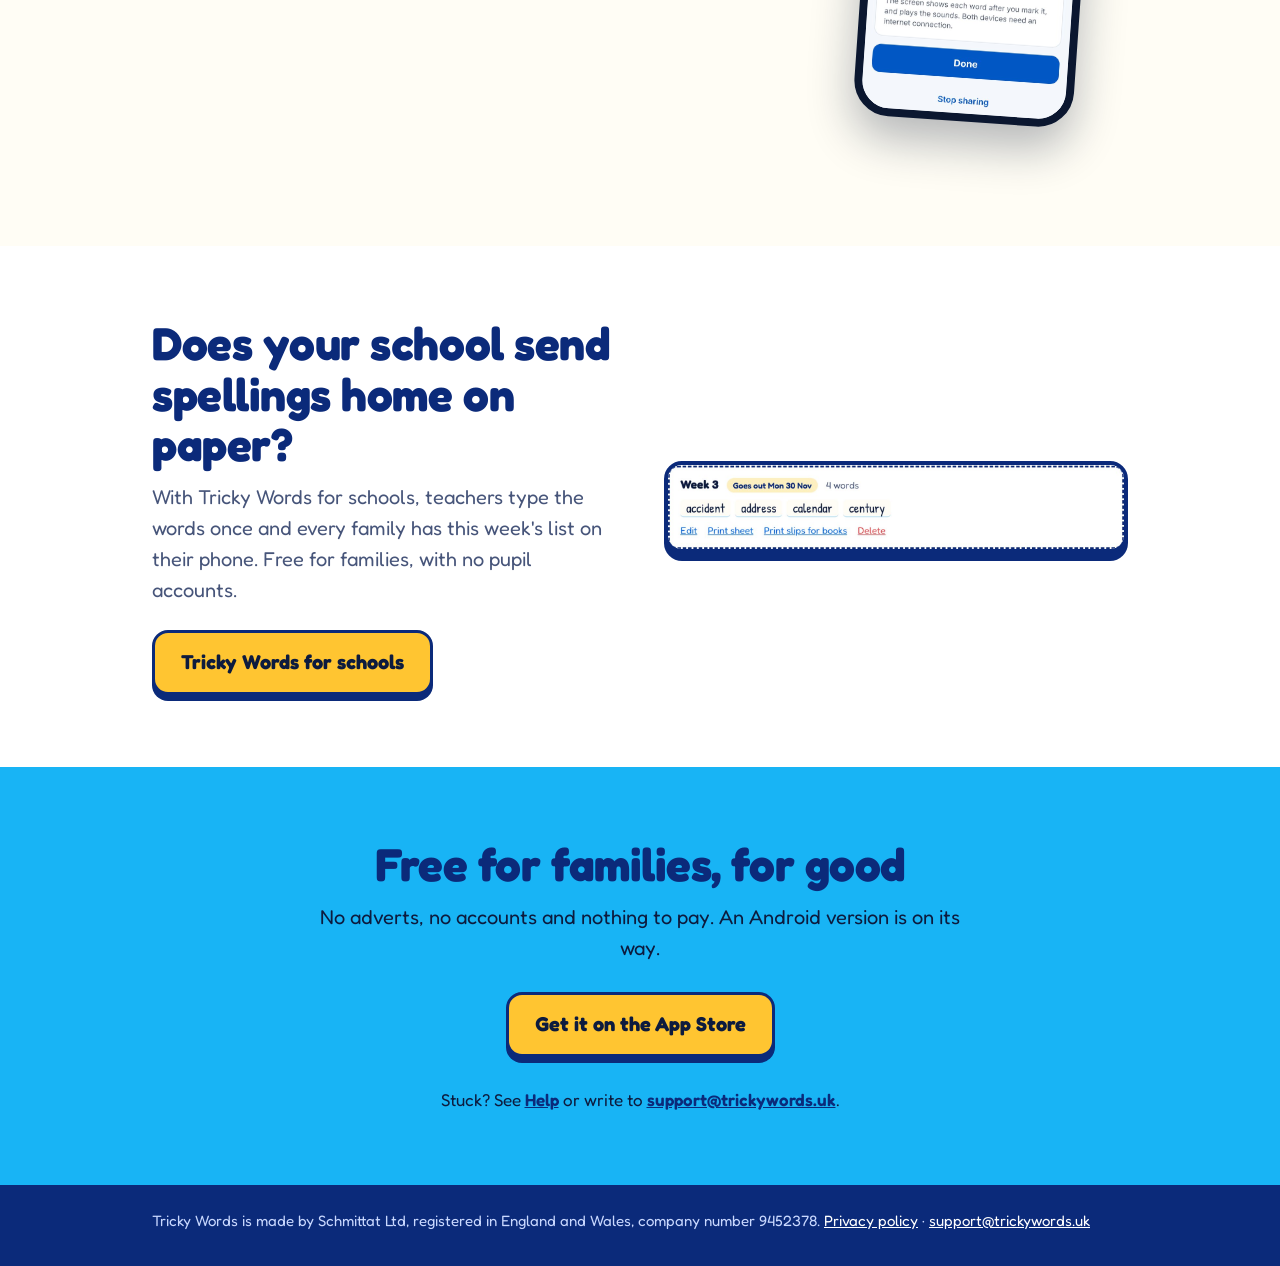
==== commit 501407bb: "Add a page for schools and bring the site up to date New /schools/ page with real screenshots of the" ====
--- a/index.html
+++ b/index.html
@@ -10,7 +10,7 @@
 <link rel="stylesheet" href="/style.css">
 </head>
 <body>
-<header class="site-header"><div class="inner"><img src="/img/logo.jpg" alt="" width="46" height="46"><a class="brand" href="/">Tricky Words</a><nav class="site-nav"><a href="/" aria-current="page">Home</a><a href="/#second-screen">Second screen</a><a href="/support.html">Help</a><a href="/privacy.html">Privacy</a></nav></div></header>
+<header class="site-header"><div class="inner"><img src="/img/logo.jpg" alt="" width="46" height="46"><a class="brand" href="/">Tricky Words</a><nav class="site-nav"><a href="/" aria-current="page">Home</a><a href="/#second-screen">Second screen</a><a href="/schools/">Schools</a><a href="/support.html">Help</a><a href="/privacy.html">Privacy</a></nav></div></header>
 <main>
 <section class="hero">
 <div class="letters" aria-hidden="true"><span class="a">A</span><span class="b">B</span><span class="c">C</span></div>
@@ -20,7 +20,7 @@
 <p class="lead">Swap the flashcards for five to ten minutes a day on your phone. The app picks the words.</p>
 <div class="cta">
 <a class="button" href="https://apps.apple.com/app/id6763272480">Get it on the App Store</a>
-<span class="offer"><strong>Free for early adopters.</strong> Download before 31 March 2027 and it stays free for you.</span>
+<span class="offer"><strong>Free for families, for good.</strong> No adverts and no accounts.</span>
 </div>
 </div>
 <div class="hero-art">
@@ -100,10 +100,21 @@
 </div>
 </section>
 
+<section class="band school-teaser">
+<div class="inner">
+<div>
+<h2>Does your school send spellings home on paper?</h2>
+<p class="sub">With Tricky Words for schools, teachers type the words once and every family has this week's list on their phone. Free for families, with no pupil accounts.</p>
+<a class="button" href="/schools/">Tricky Words for schools</a>
+</div>
+<div class="shot-web"><img src="/img/school-set.jpg" alt="A week's spelling words in the school tool, scheduled to go out on a Monday" width="1400" height="258" loading="lazy"></div>
+</div>
+</section>
+
 <section class="band closing">
 <div class="inner">
-<h2>Free for early adopters</h2>
-<p class="sub">Download before 31 March 2027 and everything in the app today stays free for you, for good. No adverts, no accounts. An Android version is on its way.</p>
+<h2>Free for families, for good</h2>
+<p class="sub">No adverts, no accounts and nothing to pay. An Android version is on its way.</p>
 <a class="button" href="https://apps.apple.com/app/id6763272480">Get it on the App Store</a>
 <p class="help">Stuck? See <a href="/support.html">Help</a> or write to <a href="mailto:support@trickywords.uk">support@trickywords.uk</a>.</p>
 </div>
--- a/style.css
+++ b/style.css
@@ -60,8 +60,10 @@
 .note { position: absolute; left: -92px; bottom: 34px; width: 232px; padding: 18px 18px 14px 34px; background-color: var(--paper); background-image: linear-gradient(90deg, transparent 22px, #F7B5C4 22px, #F7B5C4 24px, transparent 24px), repeating-linear-gradient(transparent 0 37px, var(--rule) 37px 39px); border-radius: 6px; box-shadow: 0 14px 30px rgba(11, 23, 48, 0.28); transform: rotate(-6deg); font-family: "Patrick Hand", "Comic Sans MS", cursive; color: var(--ink); font-size: 34px; line-height: 39px; }
 .note .wrong { position: relative; display: inline-block; color: #5A6788; }
 .note .wrong::after { content: ""; position: absolute; left: -4px; right: -4px; top: 54%; height: 3px; background: var(--red-pen); border-radius: 2px; transform-origin: left center; animation: strike 0.5s ease-out 0.7s both; }
-.note .right { display: inline-block; white-space: nowrap; animation: write 0.9s steps(7, end) 1.4s both; }
-.note .tick { display: inline-block; margin-left: 8px; color: var(--tick); font-family: "Fredoka", sans-serif; font-weight: 700; animation: pop 0.35s cubic-bezier(0.3, 1.6, 0.5, 1) 2.4s both; }
+/* "backwards": the clip only exists while the word is being written. Once the
+   animation is over nothing is clipped, so the last letter can never go missing. */
+.note .right { display: inline-block; white-space: nowrap; padding-right: 6px; animation: write 0.9s steps(7, end) 1.4s backwards; }
+.note .tick { display: inline-block; margin-left: 2px; color: var(--tick); font-family: "Fredoka", sans-serif; font-weight: 700; animation: pop 0.35s cubic-bezier(0.3, 1.6, 0.5, 1) 2.4s both; }
 @keyframes strike { from { transform: scaleX(0); } to { transform: scaleX(1); } }
 @keyframes write { from { clip-path: inset(0 100% 0 0); } to { clip-path: inset(0 0 0 0); } }
 @keyframes pop { from { transform: scale(0); opacity: 0; } to { transform: scale(1); opacity: 1; } }
@@ -148,7 +150,7 @@
   .feature p { margin-left: auto; margin-right: auto; }
   .site-header .inner { flex-wrap: wrap; }
   .site-nav { margin-left: 0; width: 100%; justify-content: flex-start; gap: 2px; }
-  .site-nav a { font-size: 15px; padding: 6px 10px; }
+  .site-nav a { font-size: 14px; padding: 5px 8px; }
 }
 @media (prefers-reduced-motion: reduce) {
   html { scroll-behavior: auto; }
@@ -177,3 +179,43 @@
   .screen-art { order: -1; }
   .screen-art .tv-phone { right: 0; width: 26%; }
 }
+
+/* Schools page */
+.school-hero .inner { grid-template-columns: 1.1fr 1fr; }
+.school-hero h1 { font-size: clamp(36px, 4.7vw, 58px); }
+.school-art { align-self: center; }
+.browser { background: #fff; border: 4px solid var(--navy); border-radius: 18px; box-shadow: 0 10px 0 rgba(11, 23, 48, 0.25); overflow: hidden; transform: rotate(1.5deg); }
+.browser-bar { display: flex; align-items: center; gap: 6px; background: var(--navy); padding: 9px 12px; }
+.browser-bar i { width: 10px; height: 10px; border-radius: 50%; background: rgba(255, 255, 255, 0.45); }
+.browser-bar span { margin-left: 10px; font-size: 13px; color: #C9D8FF; font-weight: 500; }
+.browser img { display: block; width: 100%; height: auto; }
+.browser img + img { border-top: 2px solid var(--rule); }
+.status-note { margin-top: 34px; background: #FFF4CC; border: 3px solid var(--navy); border-radius: 16px; padding: 14px 18px; font-size: 17px; max-width: 62ch; }
+.school-features { background: #fff; }
+.feature.wide { grid-template-columns: 1.15fr 1fr; }
+.feature.wide.flip { grid-template-columns: 1fr 1.15fr; }
+.shot-web { border: 4px solid var(--navy); border-radius: 18px; overflow: hidden; background: #fff; box-shadow: 0 8px 0 var(--navy); }
+.shot-web img { display: block; width: 100%; height: auto; }
+.shot-web.paper { border-color: #C9D2E6; box-shadow: 0 14px 30px rgba(11, 23, 48, 0.18); border-radius: 6px; transform: rotate(-1.5deg); }
+.ladder-link { margin-top: 34px; text-align: center; }
+.ladder-link a { color: #fff; font-weight: 600; }
+.facts { display: grid; grid-template-columns: repeat(2, 1fr); gap: 22px; margin-top: 34px; }
+.fact { background: #fff; border: 3px solid var(--navy); border-radius: 18px; padding: 20px 22px; box-shadow: 0 5px 0 var(--navy); }
+.fact h3 { font-size: 22px; color: var(--navy); }
+.fact p { font-size: 18px; color: var(--muted); margin-top: 6px; }
+.questions { background: #E6F5FF; }
+.questions details { background: #fff; border: 3px solid var(--navy); border-radius: 14px; margin-top: 12px; max-width: 760px; }
+.questions h2 { margin-bottom: 22px; }
+.questions summary { cursor: pointer; font-weight: 600; font-size: 20px; color: var(--navy); padding: 14px 18px; list-style-position: inside; }
+.questions summary:focus-visible { outline: 3px solid var(--pencil); outline-offset: 2px; }
+.questions details p { padding: 0 18px 16px; font-size: 18px; color: var(--muted); margin: 0; }
+.school-teaser { background: #fff; }
+.school-teaser .inner { display: grid; grid-template-columns: 1fr 1fr; gap: 48px; align-items: center; }
+.school-teaser .button { margin-top: 24px; }
+@media (max-width: 820px) {
+  .school-hero .inner, .feature.wide, .feature.wide.flip, .school-teaser .inner { grid-template-columns: 1fr; }
+  .facts { grid-template-columns: 1fr; }
+  .browser, .shot-web.paper { transform: none; }
+  .school-art { margin-top: 26px; }
+  .feature.wide { text-align: left; }
+}
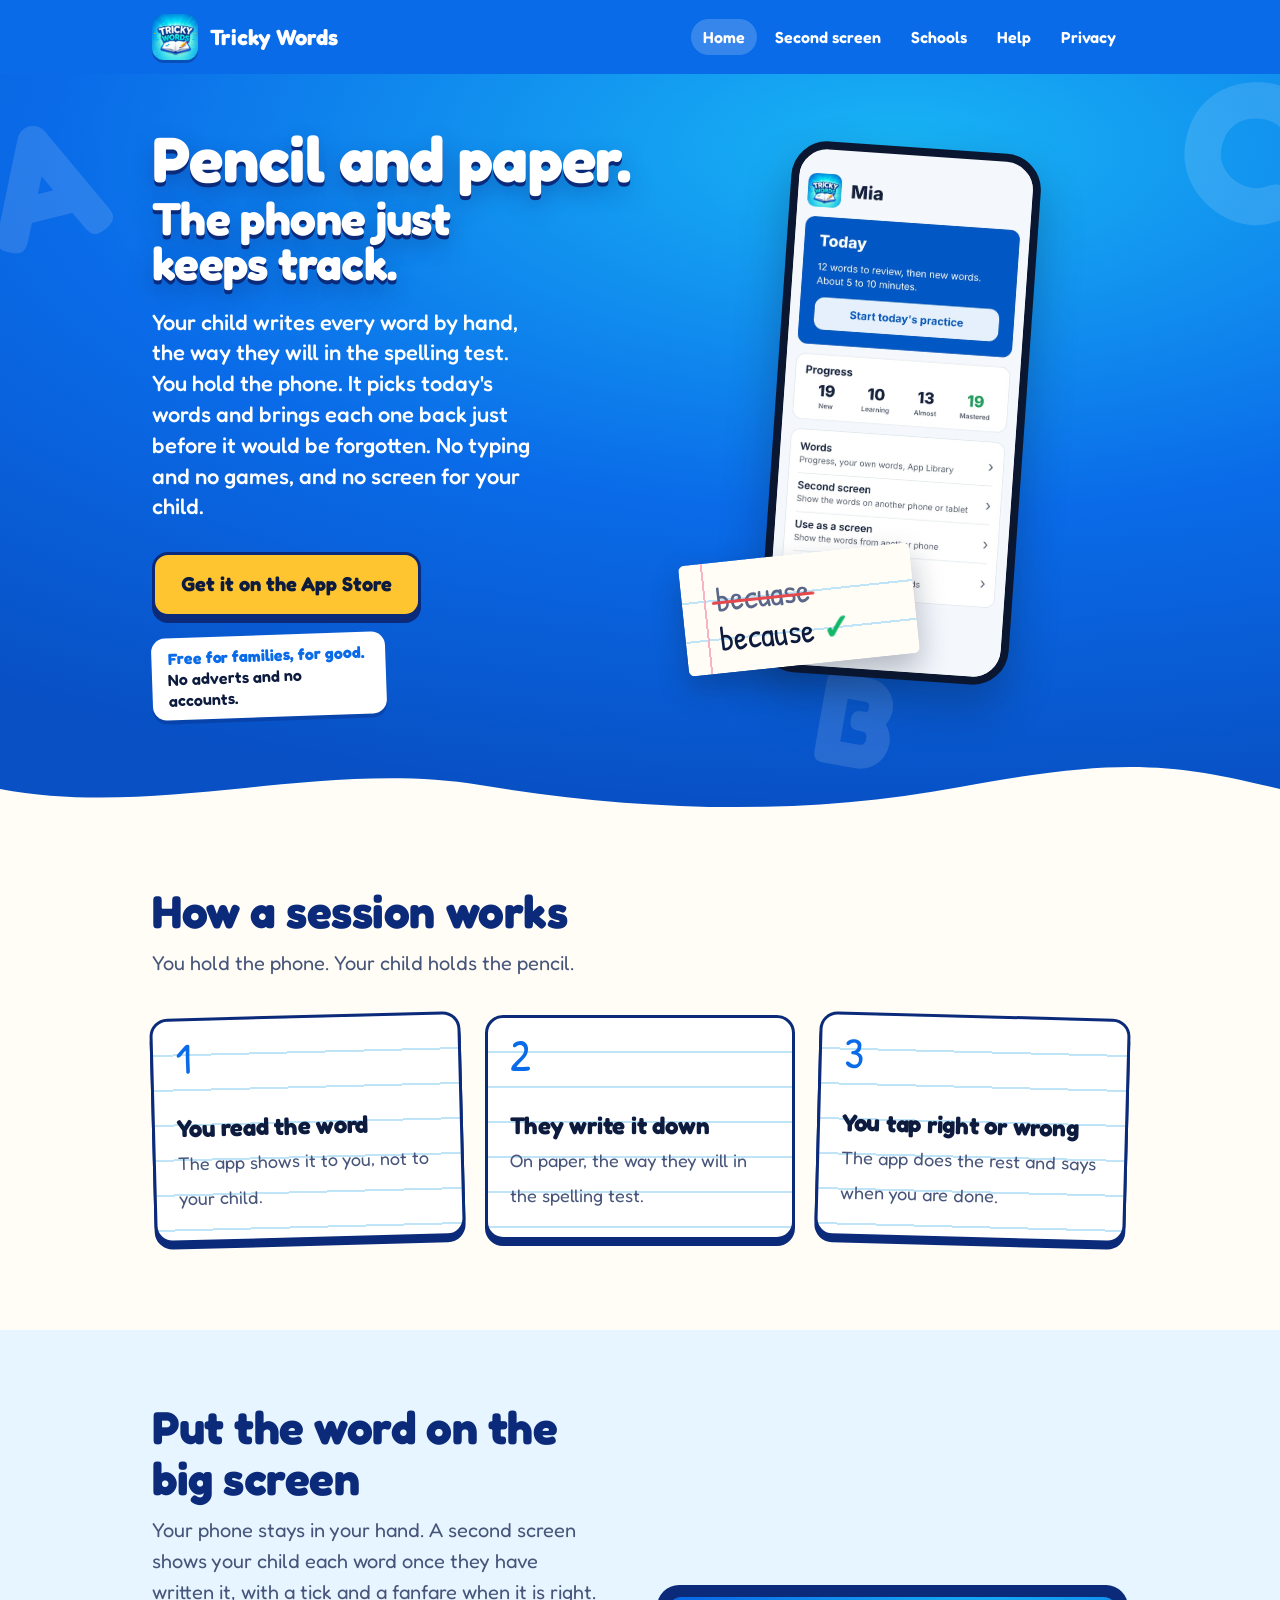
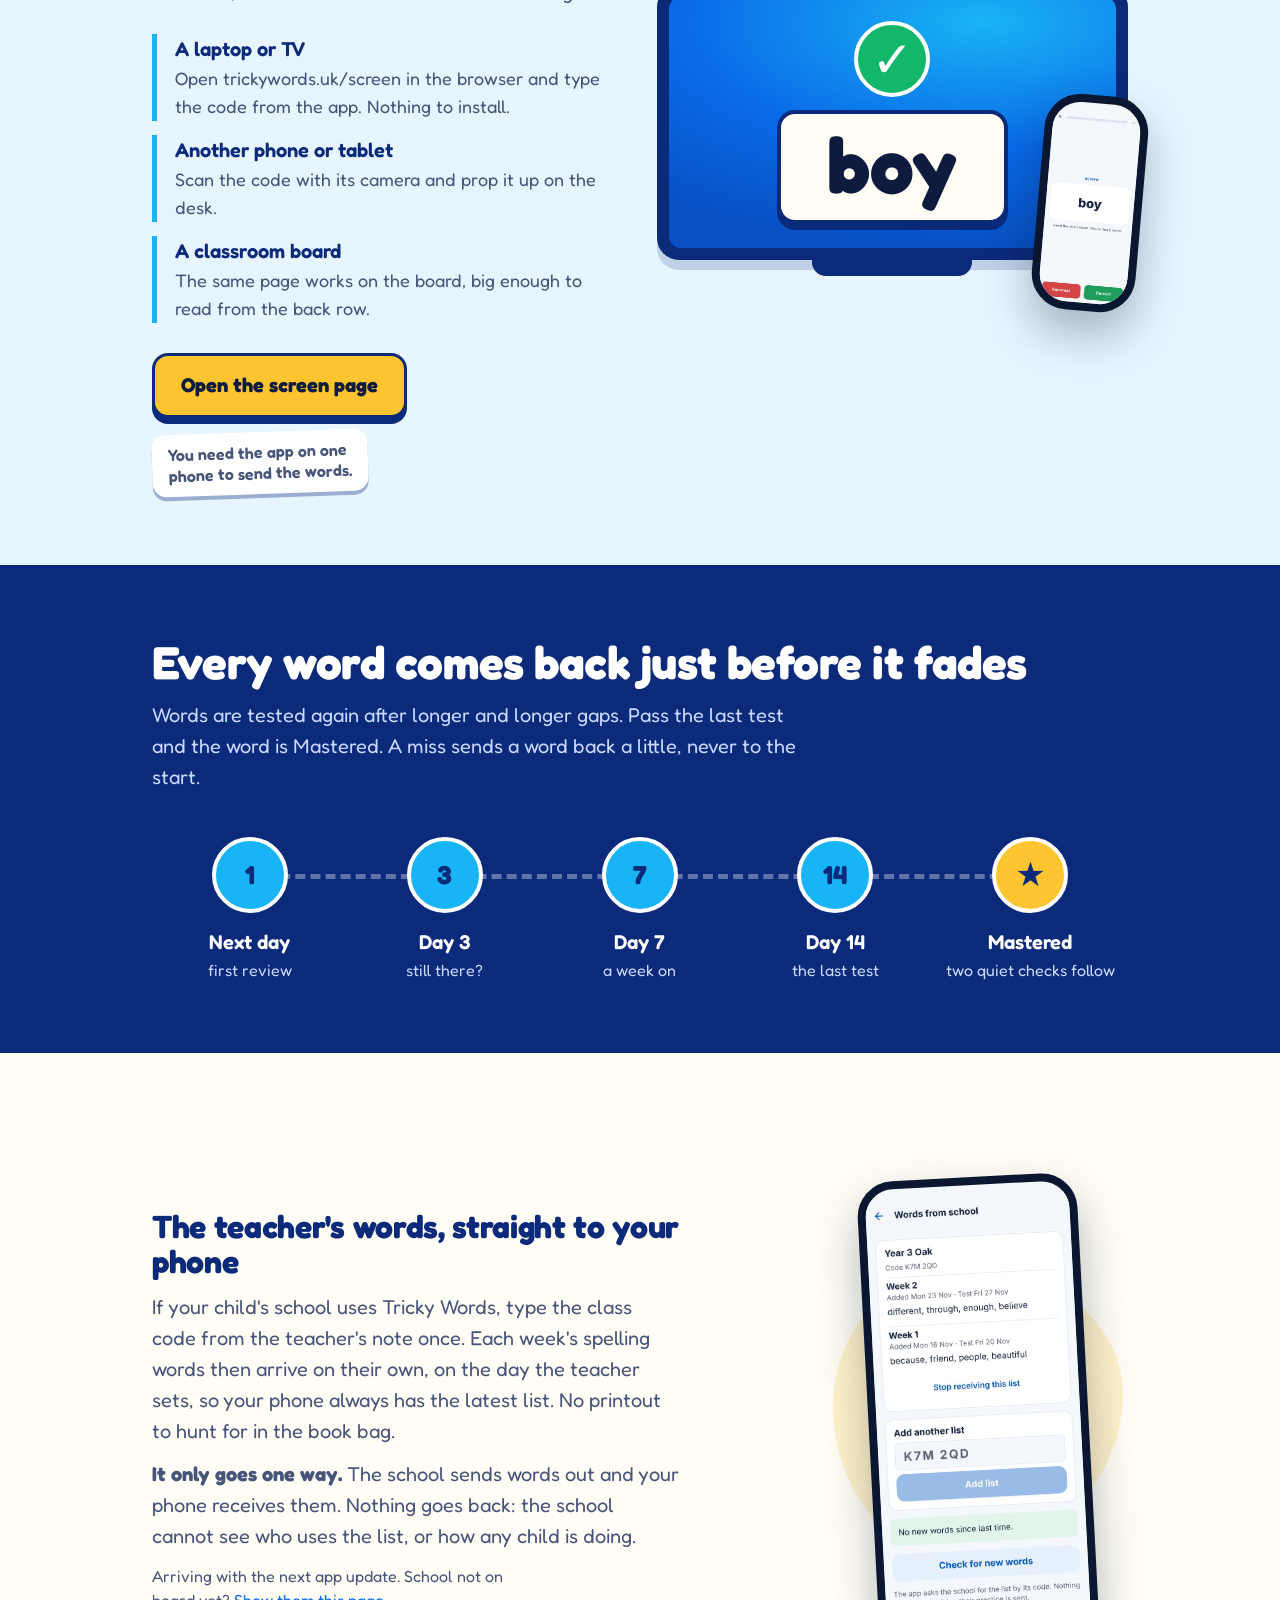
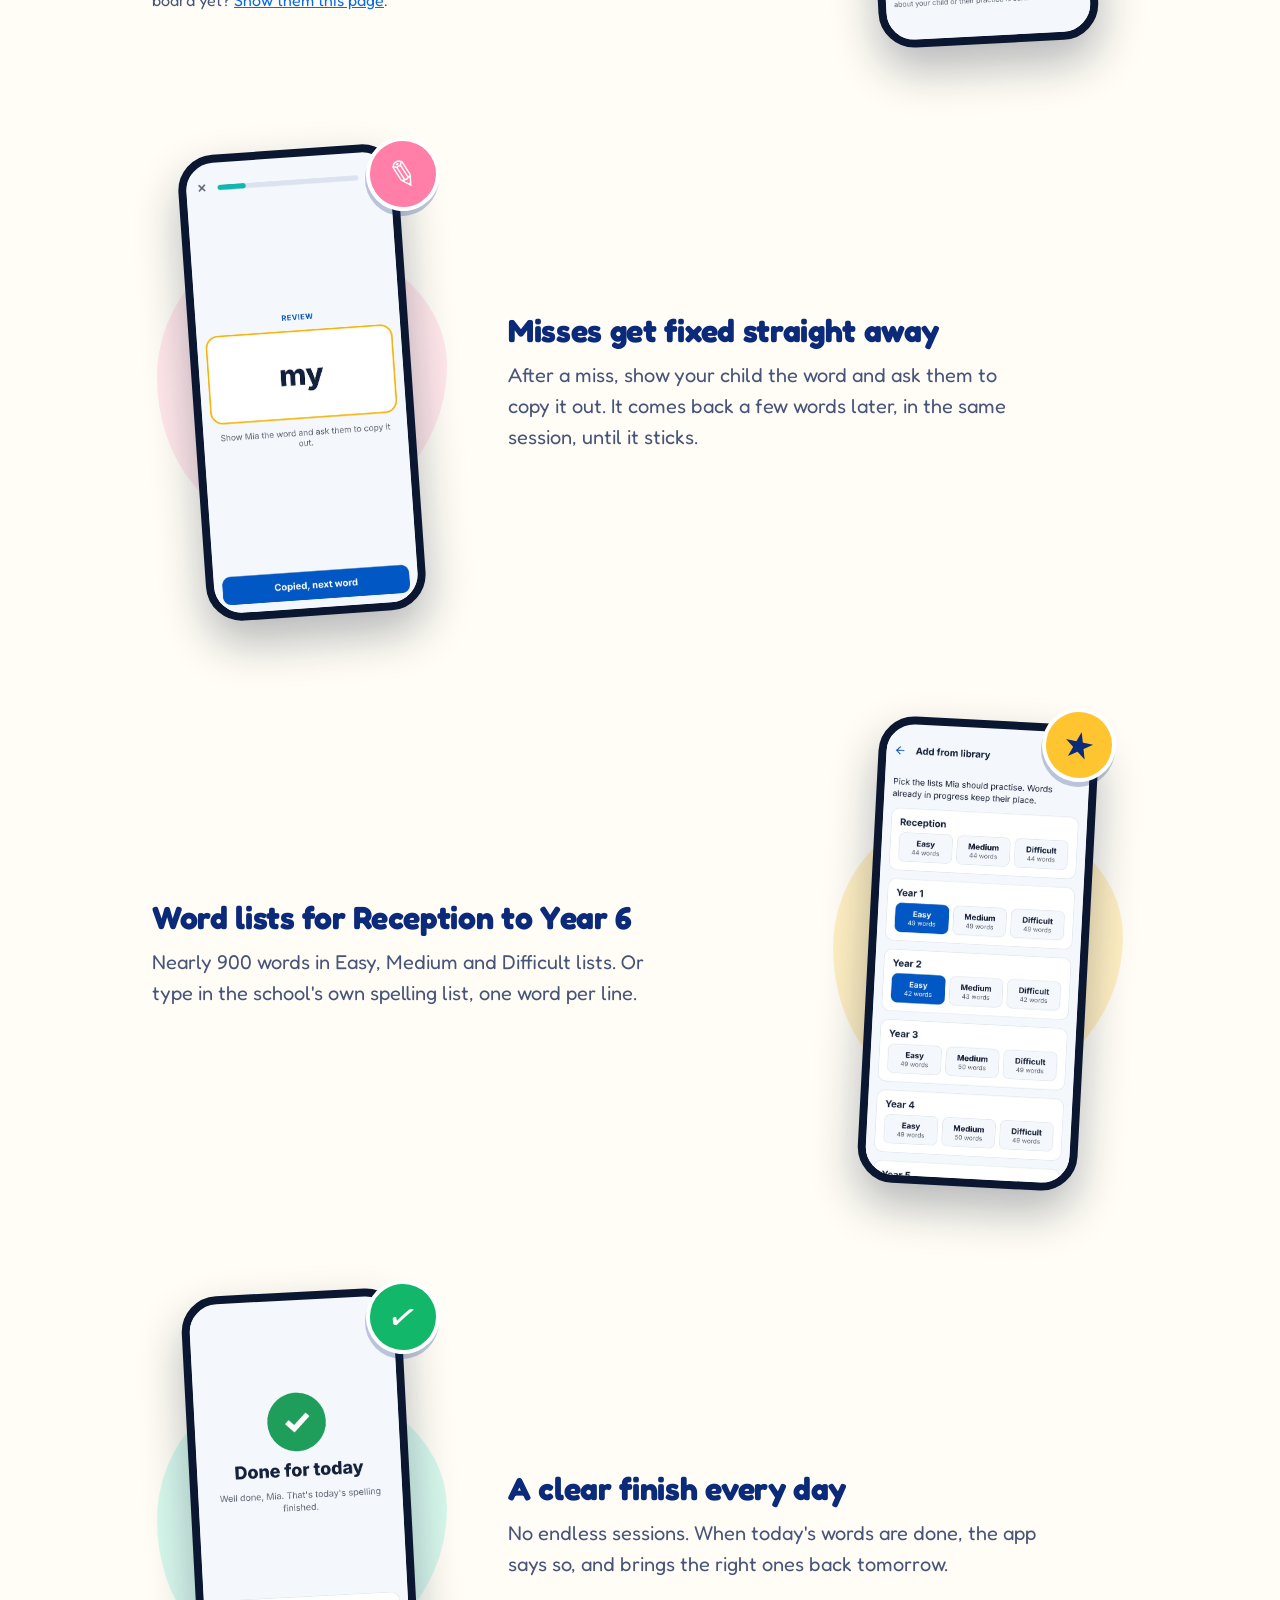
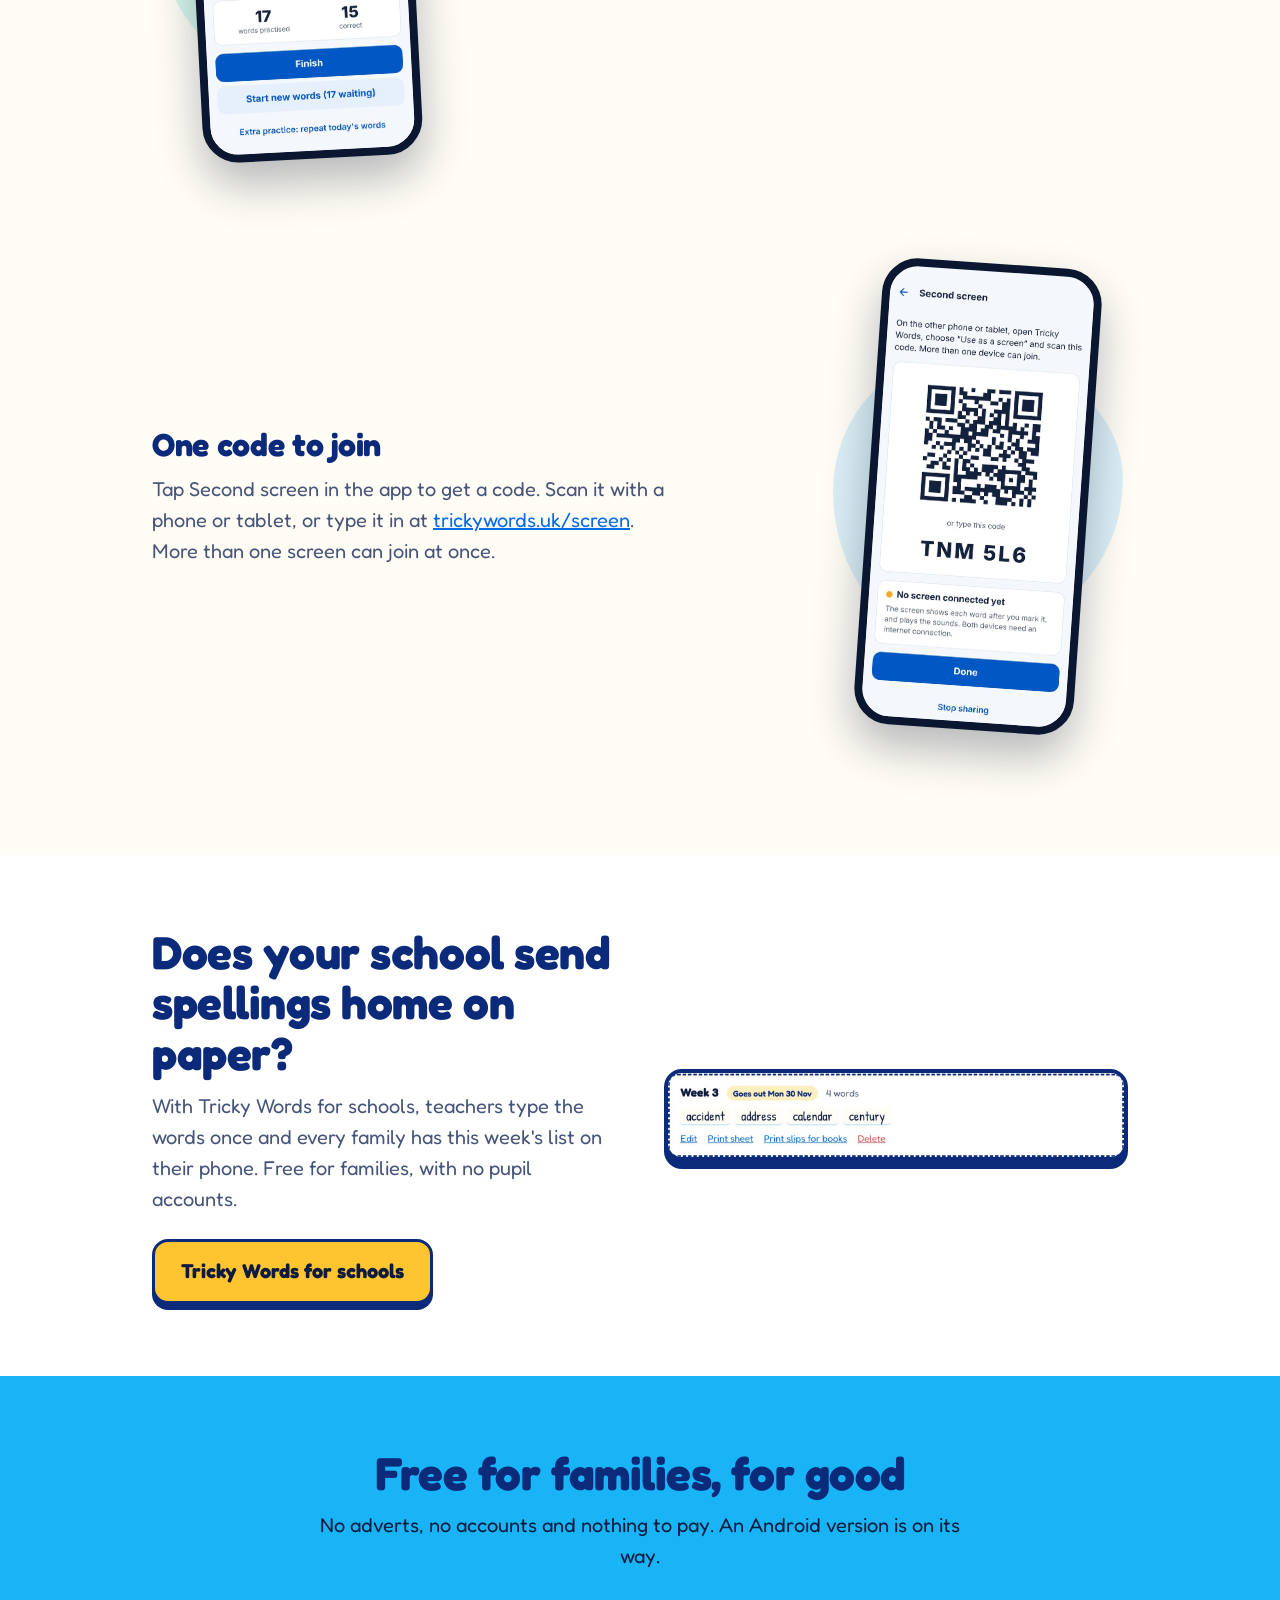
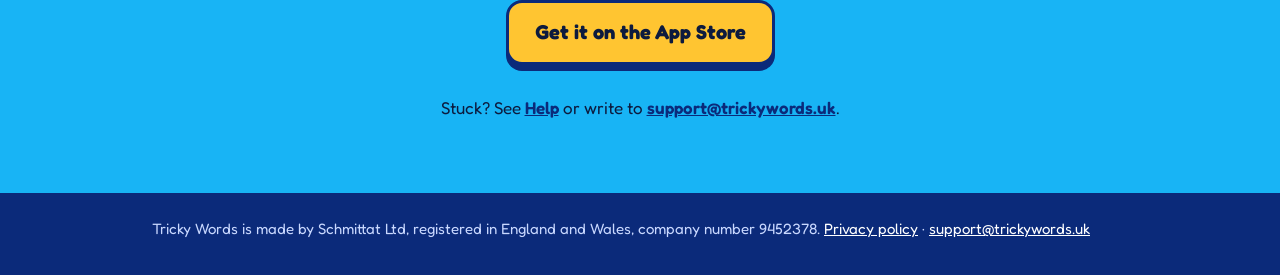
==== commit 3dafb894: "Site: lead with pencil and paper; say plainly that school lists are one way New home page opening: t" ====
--- a/index.html
+++ b/index.html
@@ -3,8 +3,8 @@
 <head>
 <meta charset="utf-8">
 <meta name="viewport" content="width=device-width, initial-scale=1">
-<title>Tricky Words: spelling practice in five to ten minutes a day</title>
-<meta name="description" content="Tricky Words replaces spelling flashcards with a short daily routine. The app picks the words and tests each one again before it is forgotten. Show each word on a second screen: a tablet, a laptop, a TV or a classroom board.">
+<title>Tricky Words: spelling practice with pencil and paper</title>
+<meta name="description" content="Your child writes each spelling word by hand. You hold the phone: it picks today's words and brings each one back just before it would be forgotten. No typing, no games. Free for families.">
 <link rel="icon" href="/icon.png">
 <link rel="preload" href="/fonts/fredoka.woff2" as="font" type="font/woff2" crossorigin>
 <link rel="stylesheet" href="/style.css">
@@ -16,8 +16,8 @@
 <div class="letters" aria-hidden="true"><span class="a">A</span><span class="b">B</span><span class="c">C</span></div>
 <div class="inner">
 <div>
-<h1>Spelling practice, sorted</h1>
-<p class="lead">Swap the flashcards for five to ten minutes a day on your phone. The app picks the words.</p>
+<h1 class="two-line">Pencil and paper. <span>The phone just keeps track.</span></h1>
+<p class="lead">Your child writes every word by hand, the way they will in the spelling test. You hold the phone. It picks today's words and brings each one back just before it would be forgotten. No typing and no games, and no screen for your child.</p>
 <div class="cta">
 <a class="button" href="https://apps.apple.com/app/id6763272480">Get it on the App Store</a>
 <span class="offer"><strong>Free for families, for good.</strong> No adverts and no accounts.</span>
@@ -81,6 +81,10 @@
 
 <section class="band">
 <div class="inner">
+<div class="feature flip">
+<div class="shot" style="--blob:#FFE9A8;--tilt:-3deg"><div class="phone"><img src="/img/school-app.jpg" alt="The Words from school page in the app, showing two weeks of words from a class list with the dates they were added" width="585" height="1266" loading="lazy"></div></div>
+<div><h3>The teacher's words, straight to your phone</h3><p>If your child's school uses Tricky Words, type the class code from the teacher's note once. Each week's spelling words then arrive on their own, on the day the teacher sets, so your phone always has the latest list. No printout to hunt for in the book bag.</p><p><strong>It only goes one way.</strong> The school sends words out and your phone receives them. Nothing goes back: the school cannot see who uses the list, or how any child is doing.</p><p class="small-note">Arriving with the next app update. School not on board yet? <a href="/schools/">Show them this page</a>.</p></div>
+</div>
 <div class="feature">
 <div class="shot" style="--blob:#FFD6E2;--tilt:-4deg"><div class="phone"><img src="/img/copy.jpg" alt="After a miss, the app asks the child to copy the word" width="585" height="1266" loading="lazy"></div><div class="sticker pink" aria-hidden="true">✎</div></div>
 <div><h3>Misses get fixed straight away</h3><p>After a miss, show your child the word and ask them to copy it out. It comes back a few words later, in the same session, until it sticks.</p></div>
--- a/style.css
+++ b/style.css
@@ -219,3 +219,9 @@
   .school-art { margin-top: 26px; }
   .feature.wide { text-align: left; }
 }
+
+.feature .small-note { font-size: 16px; color: var(--muted); margin-top: 12px; }
+.hero h1 { text-wrap: balance; }
+
+.hero h1.two-line { font-size: clamp(38px, 5vw, 64px); }
+.hero h1.two-line span { display: block; font-size: 0.72em; margin-top: 0.12em; }
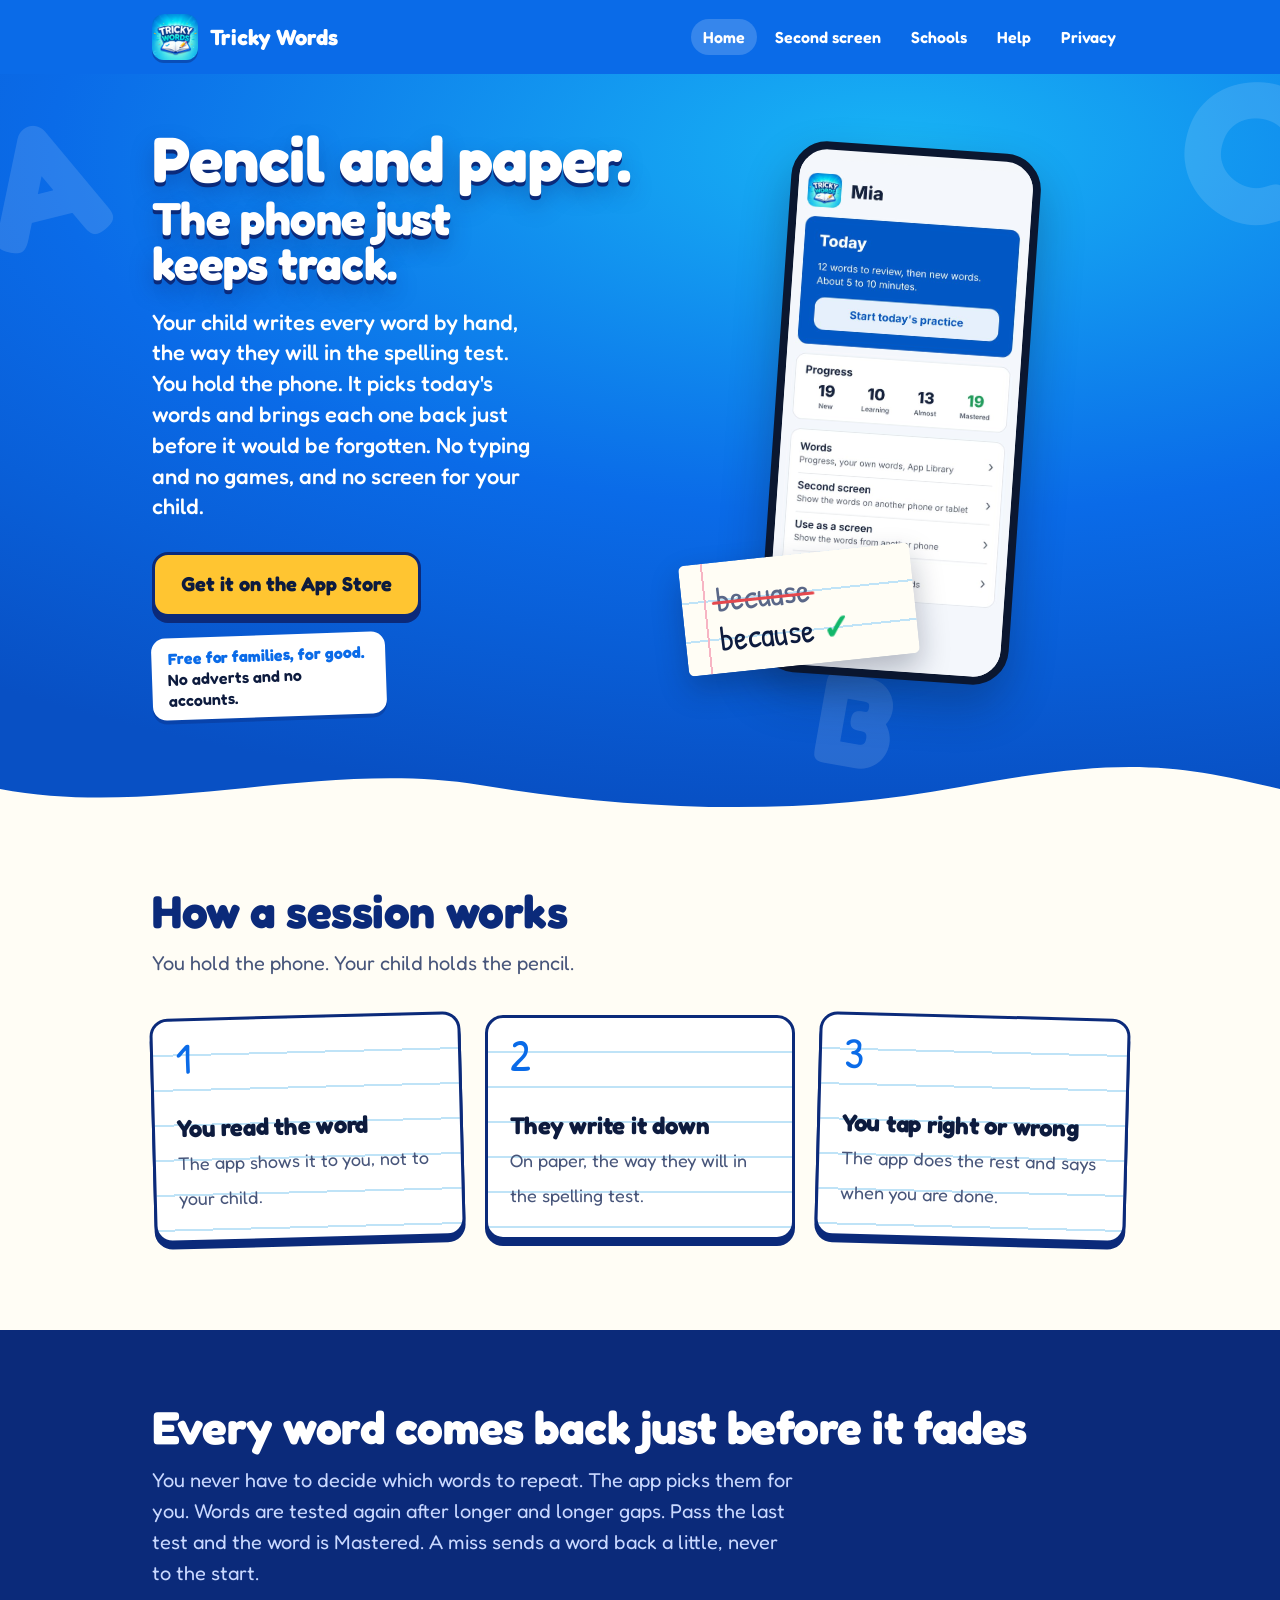
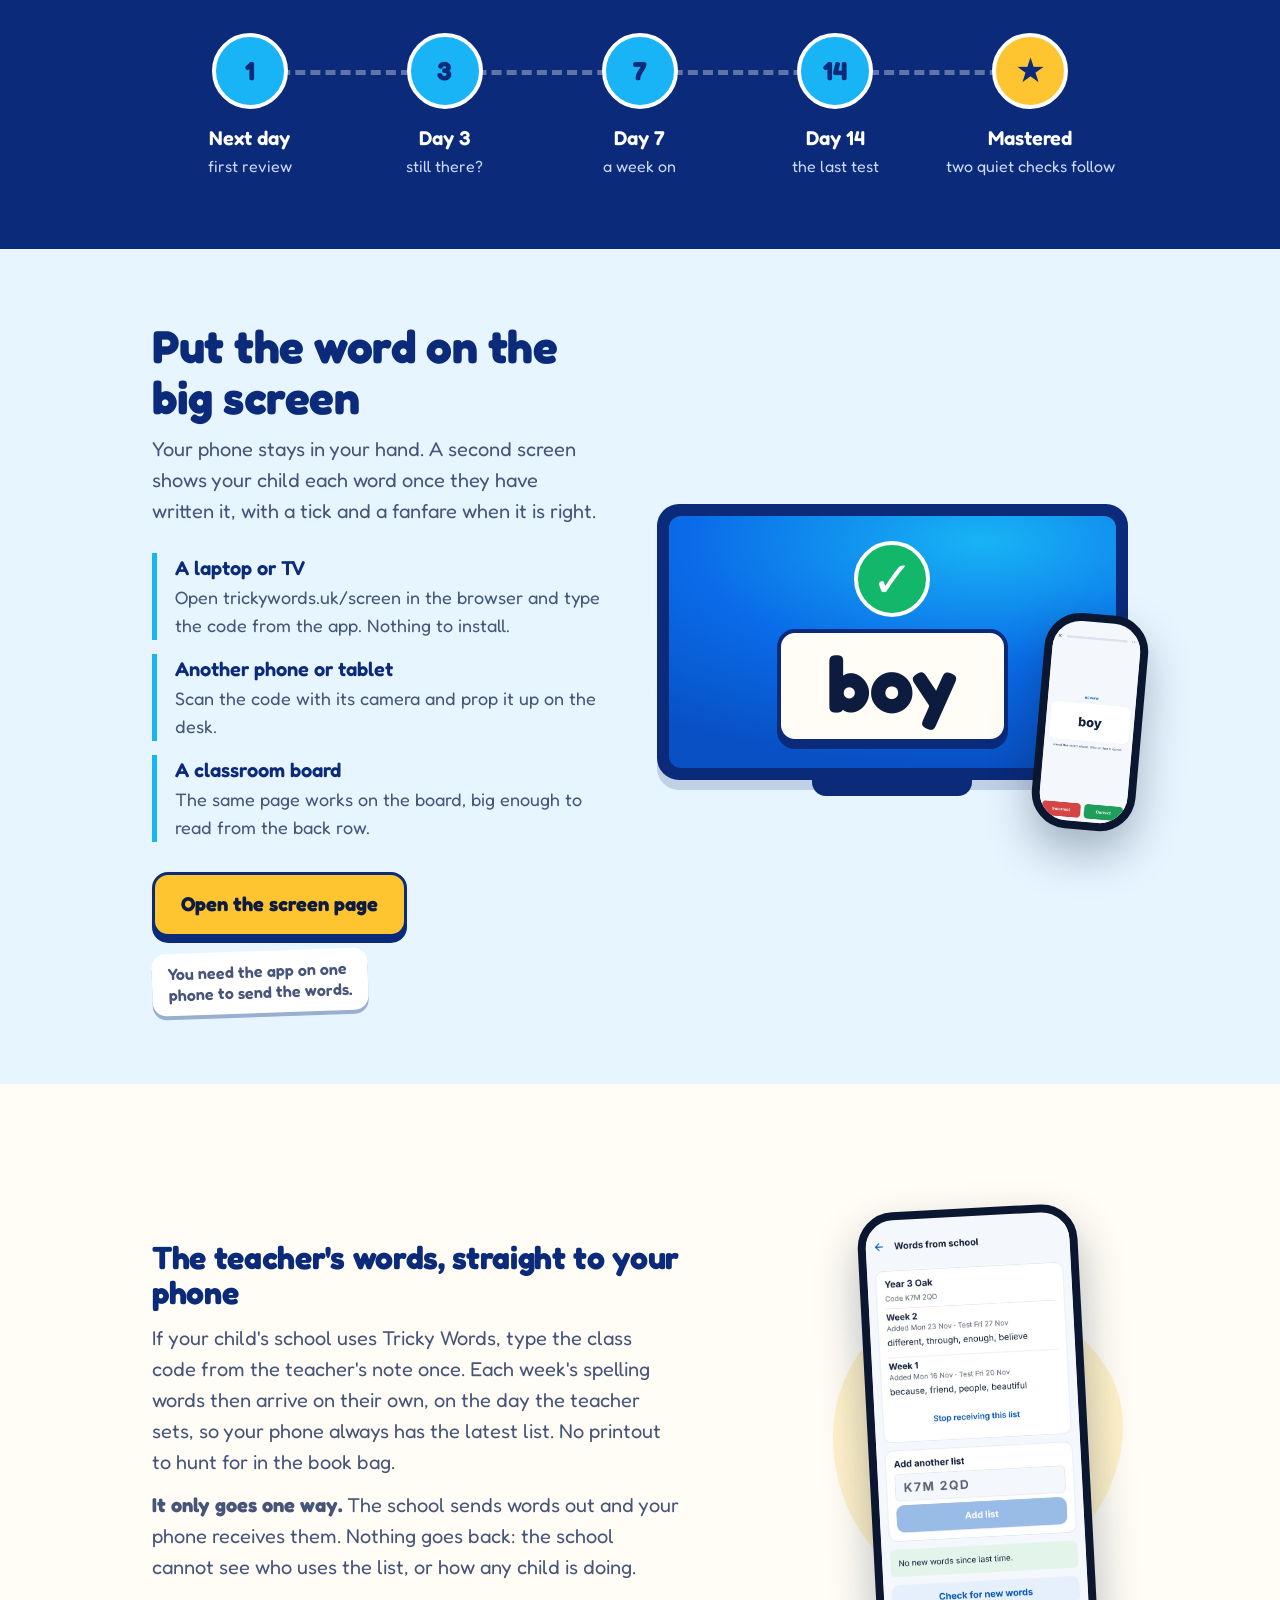
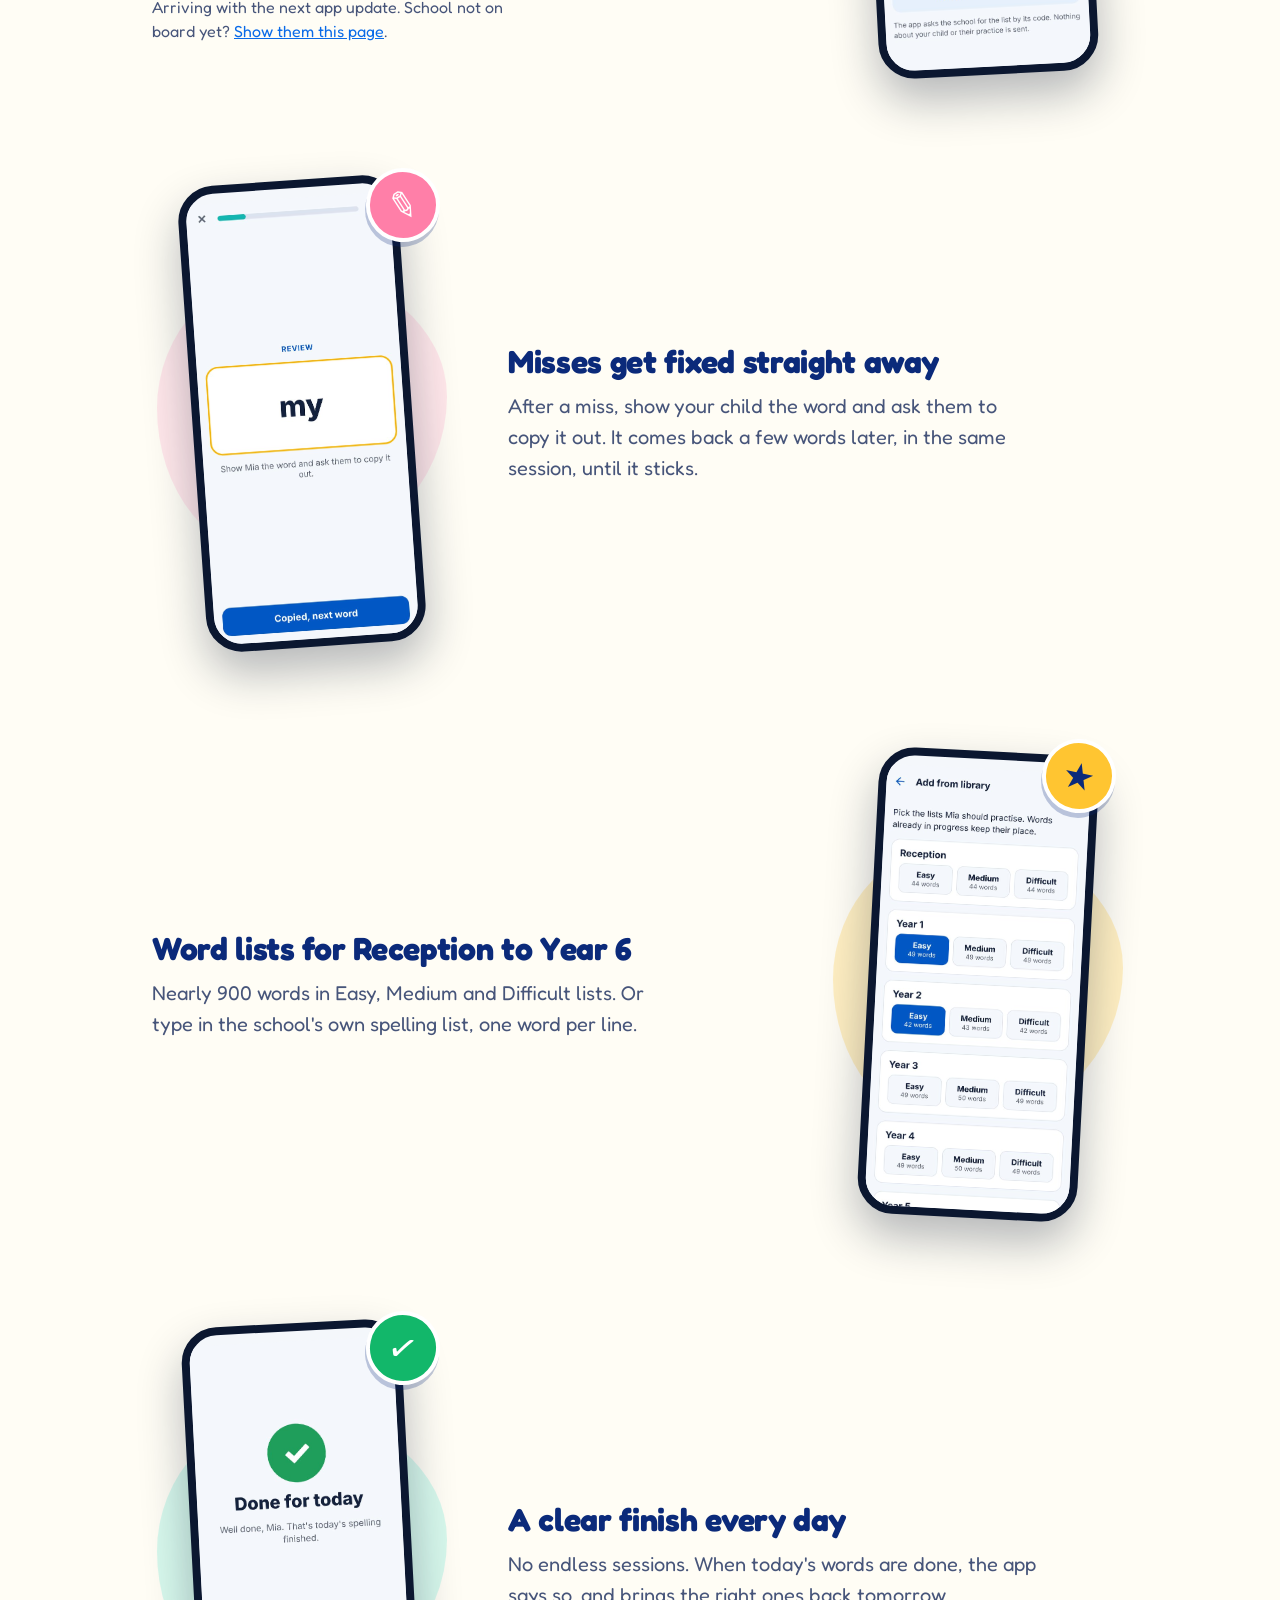
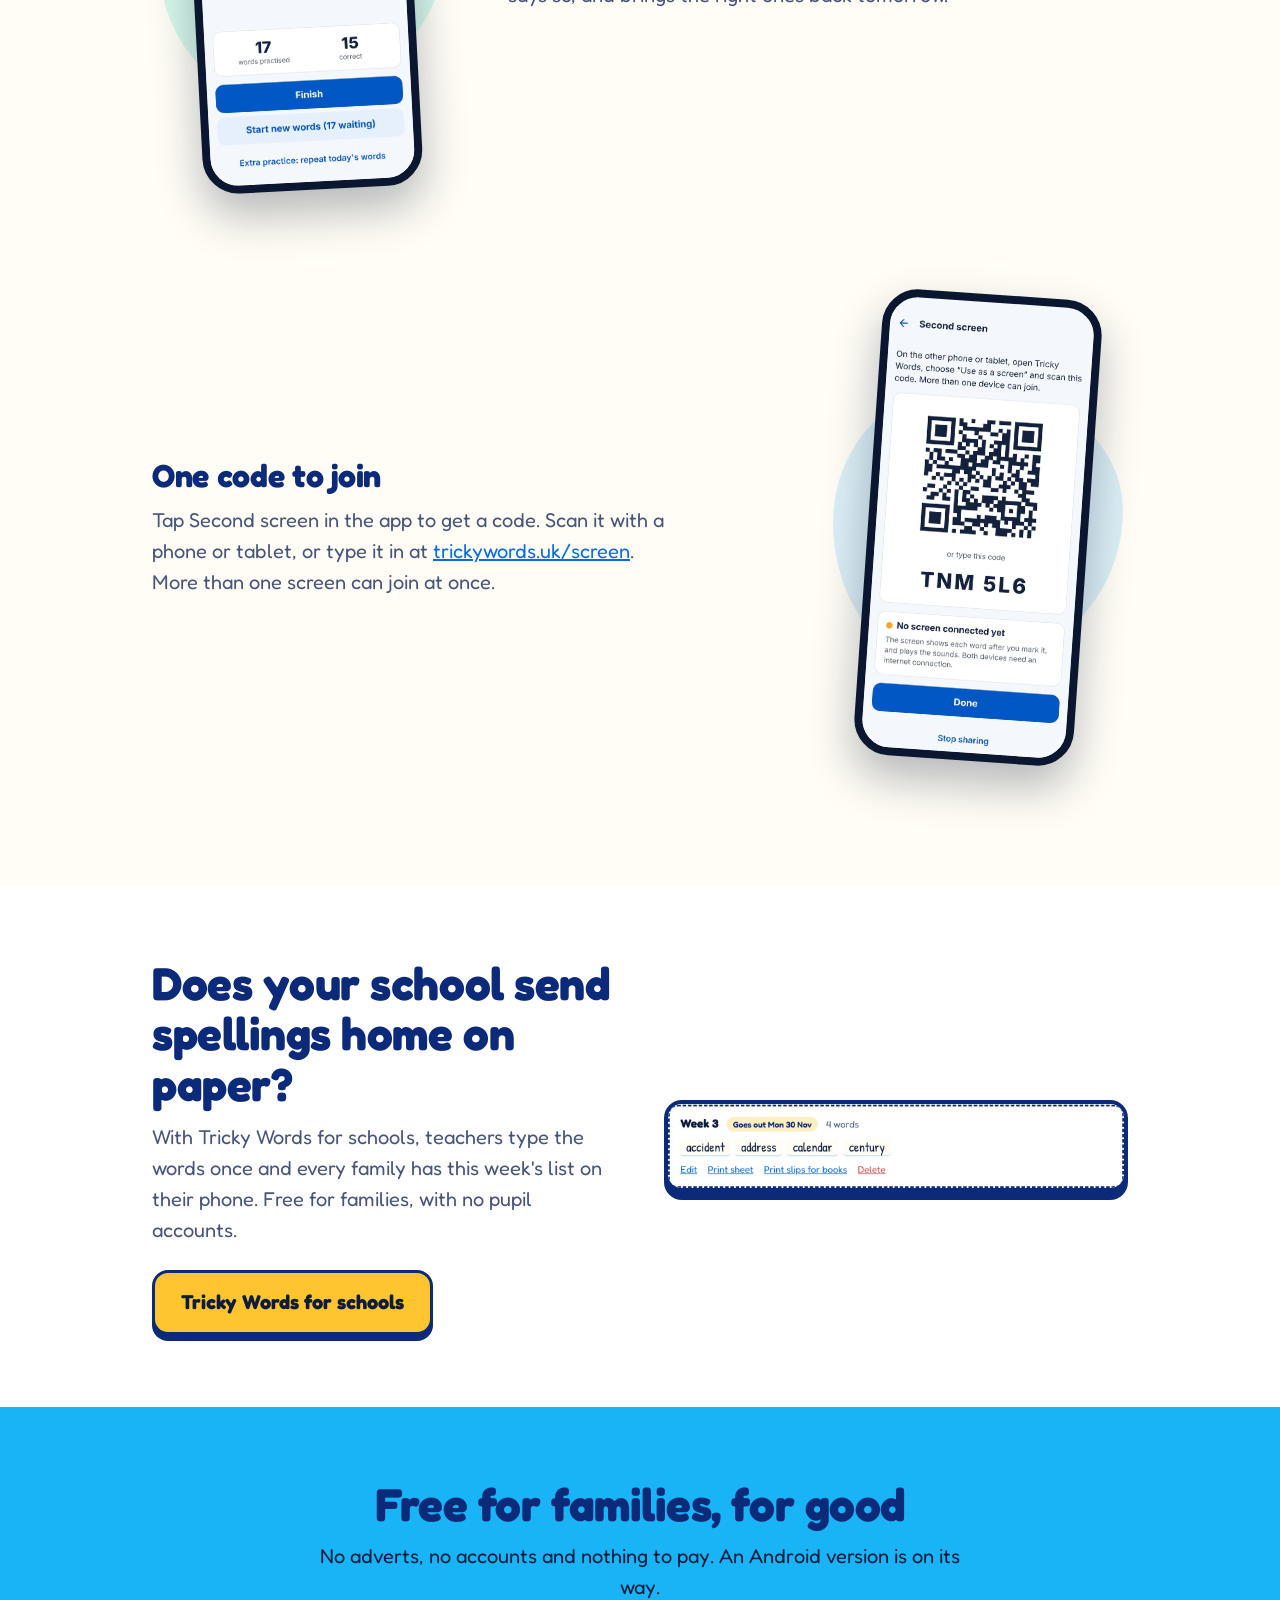
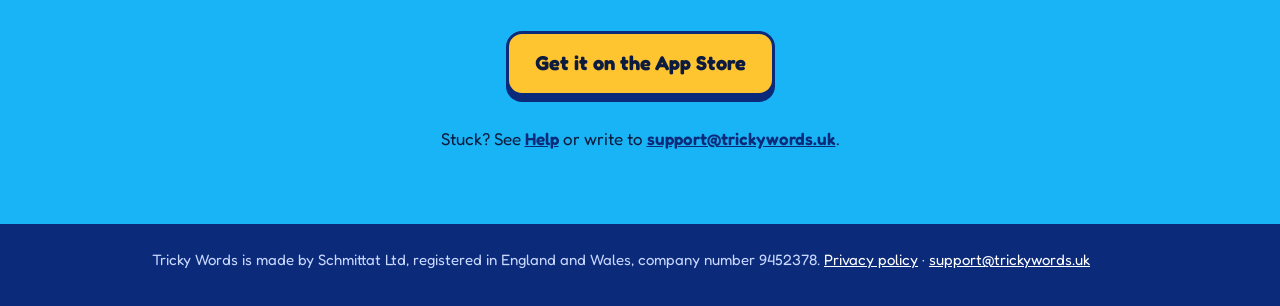
==== commit 567c4517: "Home page: explain the repeat schedule before the second screen Co-Authored-By: Claude Fable 5.2 <no" ====
--- a/index.html
+++ b/index.html
@@ -45,6 +45,20 @@
 </div>
 </section>
 
+<section class="band ladder-band">
+<div class="inner">
+<h2>Every word comes back just before it fades</h2>
+<p class="sub">You never have to decide which words to repeat. The app picks them for you. Words are tested again after longer and longer gaps. Pass the last test and the word is Mastered. A miss sends a word back a little, never to the start.</p>
+<ol class="ladder">
+<li><div class="dot">1</div><strong>Next day</strong><span class="small">first review</span></li>
+<li><div class="dot">3</div><strong>Day 3</strong><span class="small">still there?</span></li>
+<li><div class="dot">7</div><strong>Day 7</strong><span class="small">a week on</span></li>
+<li><div class="dot">14</div><strong>Day 14</strong><span class="small">the last test</span></li>
+<li><div class="dot">★</div><strong>Mastered</strong><span class="small">two quiet checks follow</span></li>
+</ol>
+</div>
+</section>
+
 <section class="band screen-band" id="second-screen">
 <div class="inner">
 <div class="screen-copy">
@@ -62,20 +76,6 @@
 <div class="tv-stand"></div>
 <div class="phone tv-phone"><img src="/img/practice.jpg" alt="" width="585" height="1266" loading="lazy"></div>
 </div>
-</div>
-</section>
-
-<section class="band ladder-band">
-<div class="inner">
-<h2>Every word comes back just before it fades</h2>
-<p class="sub">Words are tested again after longer and longer gaps. Pass the last test and the word is Mastered. A miss sends a word back a little, never to the start.</p>
-<ol class="ladder">
-<li><div class="dot">1</div><strong>Next day</strong><span class="small">first review</span></li>
-<li><div class="dot">3</div><strong>Day 3</strong><span class="small">still there?</span></li>
-<li><div class="dot">7</div><strong>Day 7</strong><span class="small">a week on</span></li>
-<li><div class="dot">14</div><strong>Day 14</strong><span class="small">the last test</span></li>
-<li><div class="dot">★</div><strong>Mastered</strong><span class="small">two quiet checks follow</span></li>
-</ol>
 </div>
 </section>
 
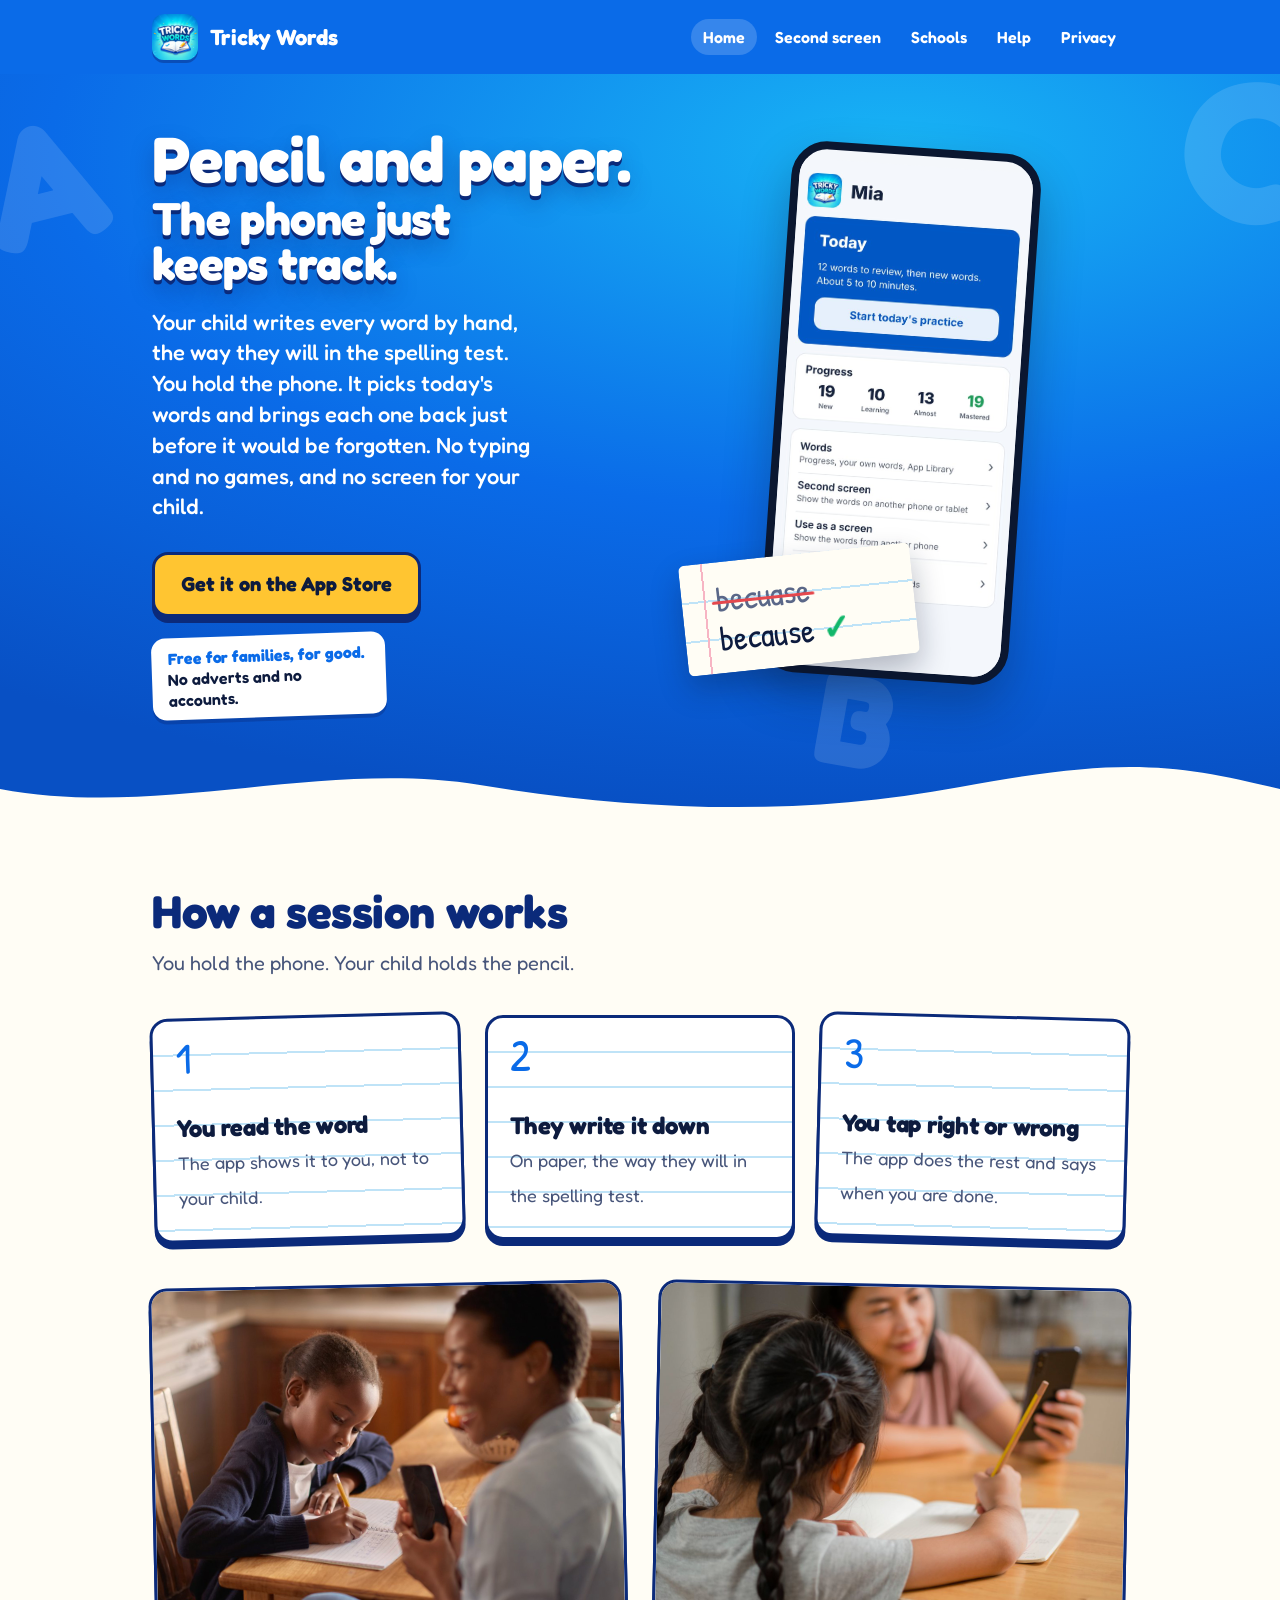
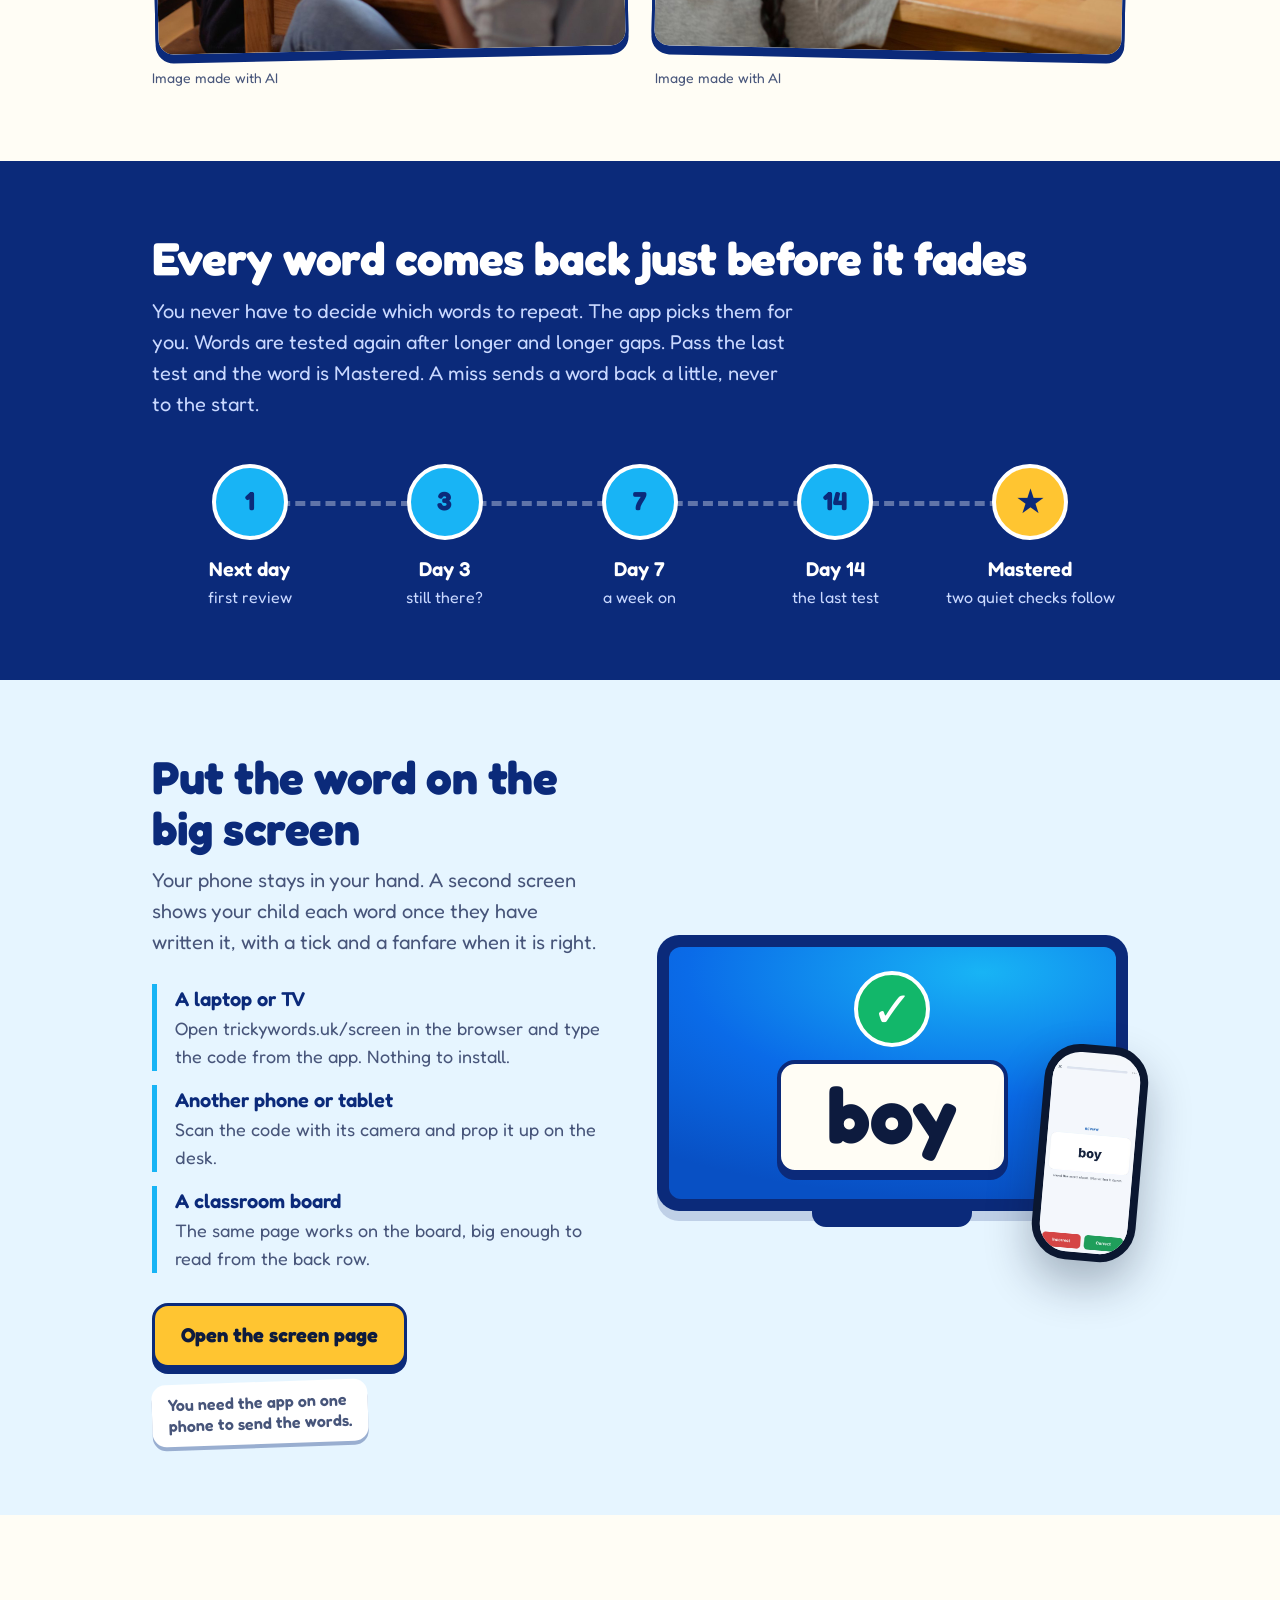
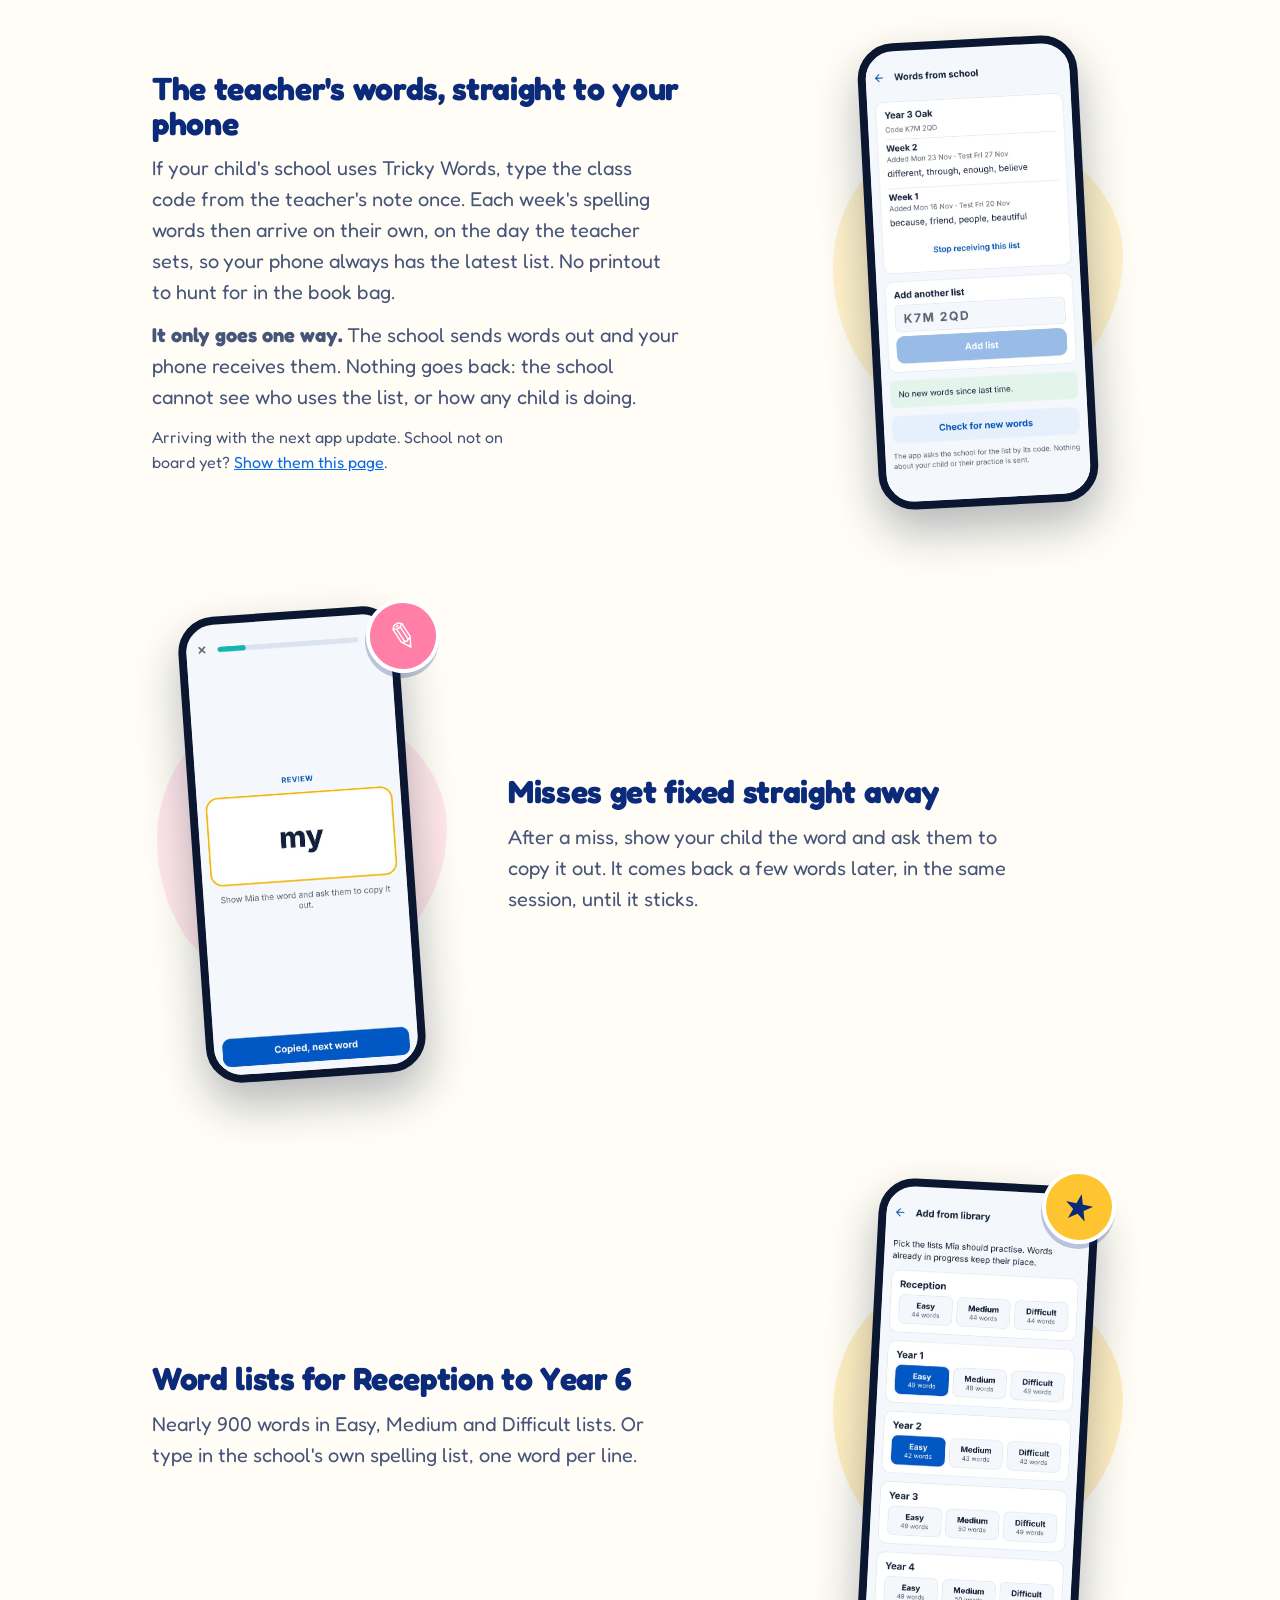
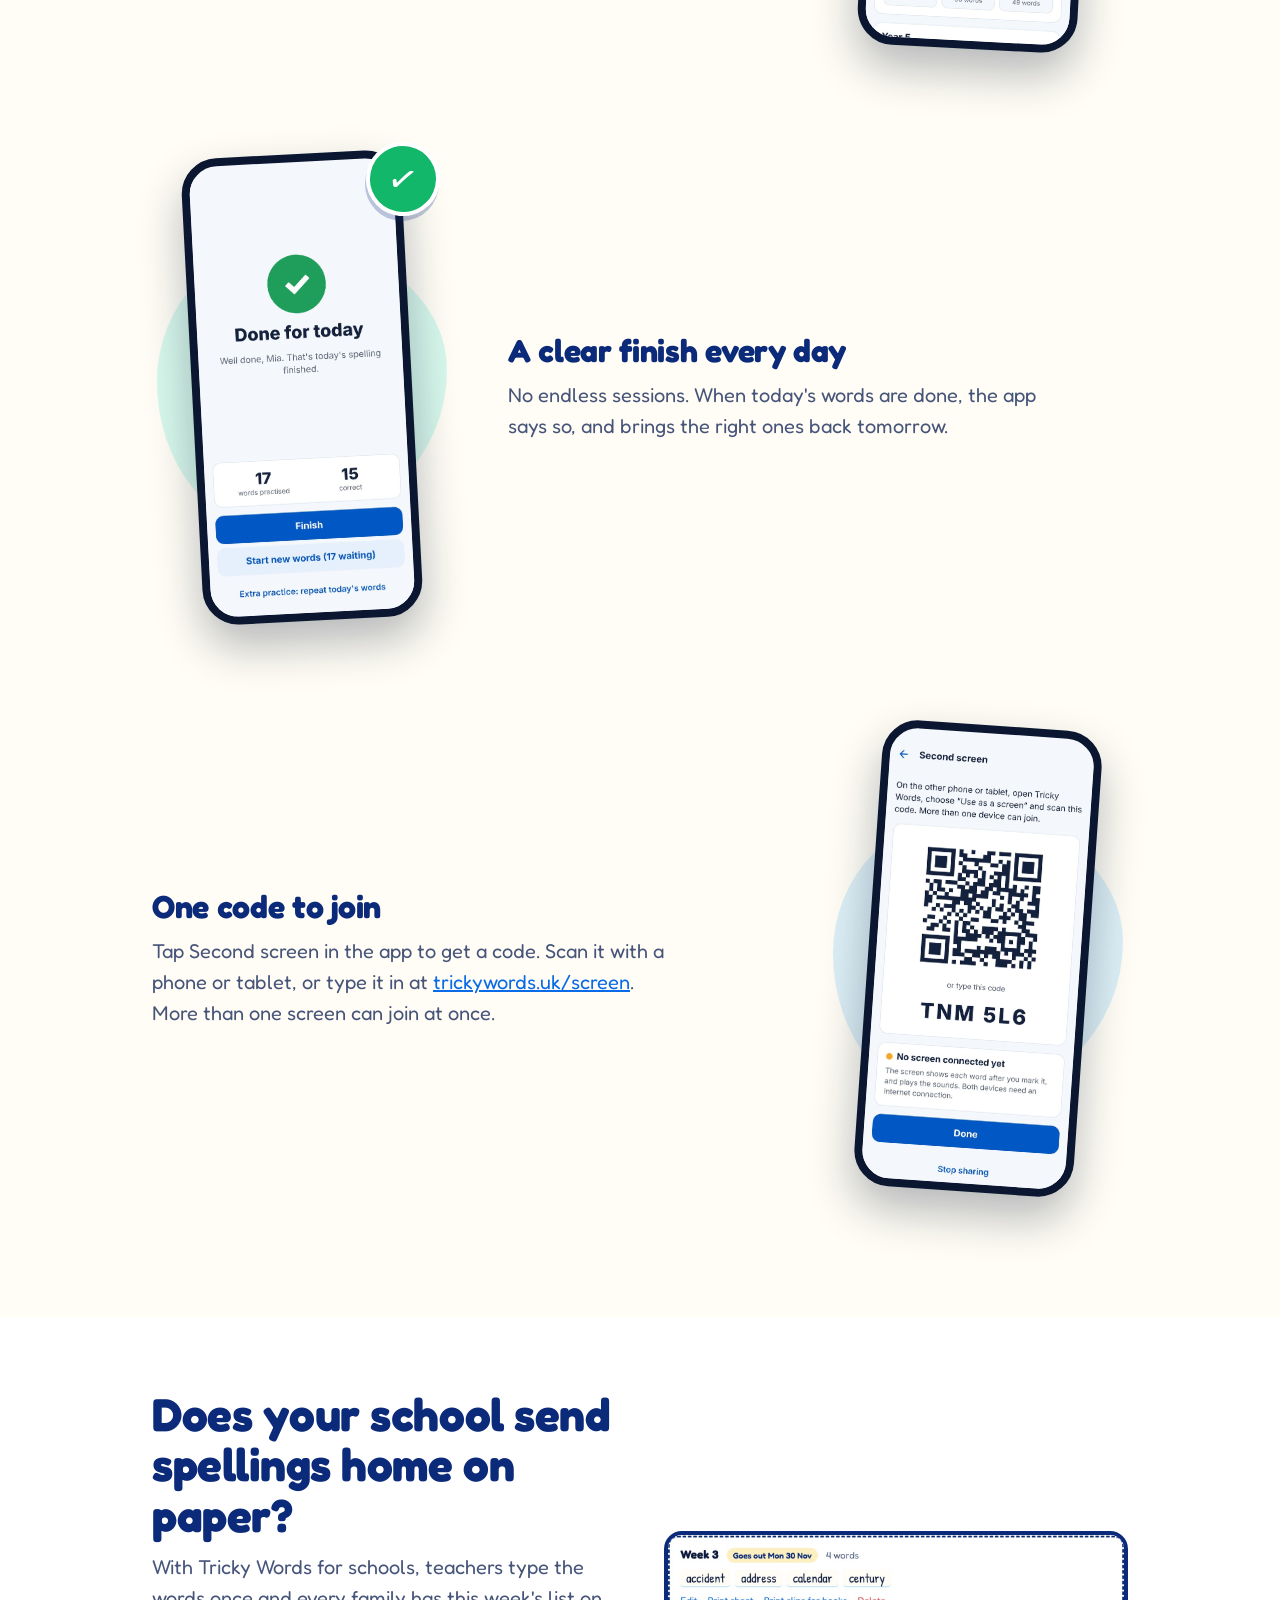
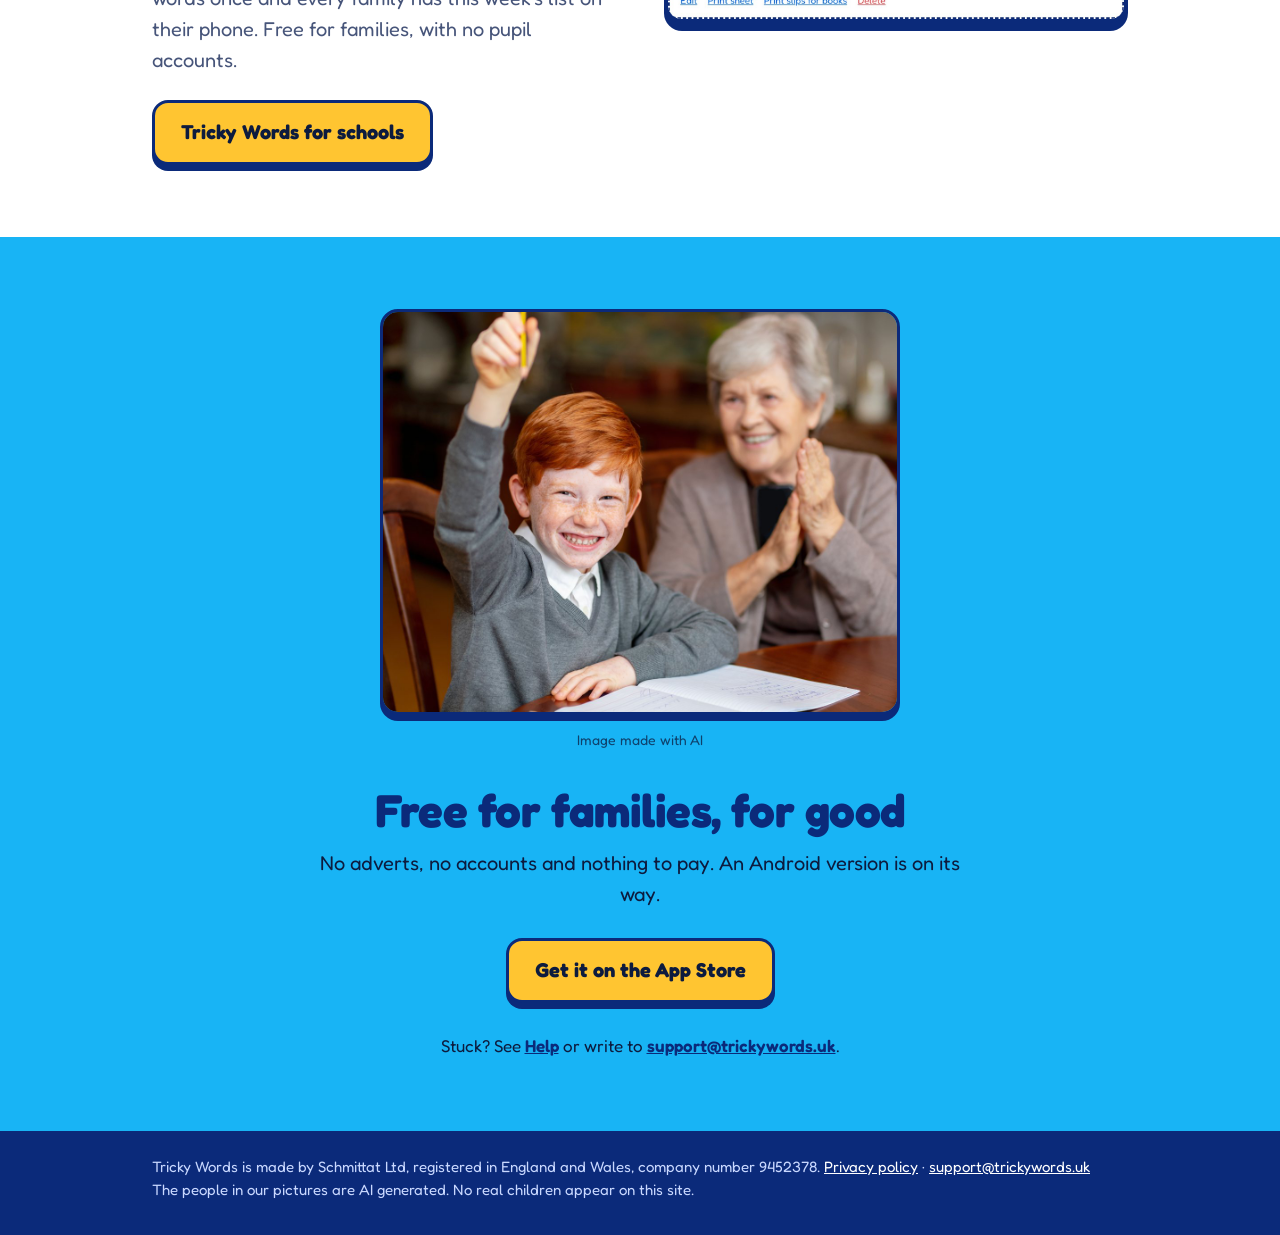
==== commit 1d2bc2a3: "Add AI generated photographs, each captioned, with a footer and privacy note Co-Authored-By: Claude " ====
--- a/index.html
+++ b/index.html
@@ -42,6 +42,10 @@
 <li class="step"><div class="num">2</div><h3>They write it down</h3><p>On paper, the way they will in the spelling test.</p></li>
 <li class="step"><div class="num">3</div><h3>You tap right or wrong</h3><p>The app does the rest and says when you are done.</p></li>
 </ol>
+<div class="photo-pair">
+<figure class="photo tilt-l"><img src="/img/photo-kitchen.jpg" alt="A girl writes in a lined notebook with a pencil at the kitchen table while her mother, smiling, holds the phone" width="1152" height="896" loading="lazy"><figcaption>Image made with AI</figcaption></figure>
+<figure class="photo tilt-r"><img src="/img/photo-shoulder.jpg" alt="Seen over her shoulder, a girl writes in a notebook with a pencil while her mother holds the phone across the table" width="1152" height="896" loading="lazy"><figcaption>Image made with AI</figcaption></figure>
+</div>
 </div>
 </section>
 
@@ -117,6 +121,7 @@
 
 <section class="band closing">
 <div class="inner">
+<figure class="photo centre"><img src="/img/photo-gotit.jpg" alt="A boy in a grey school jumper holds his pencil up and grins while his grandmother claps" width="1152" height="896" loading="lazy"><figcaption>Image made with AI</figcaption></figure>
 <h2>Free for families, for good</h2>
 <p class="sub">No adverts, no accounts and nothing to pay. An Android version is on its way.</p>
 <a class="button" href="https://apps.apple.com/app/id6763272480">Get it on the App Store</a>
@@ -124,6 +129,6 @@
 </div>
 </section>
 </main>
-<footer class="site-footer"><div class="inner">Tricky Words is made by Schmittat Ltd, registered in England and Wales, company number 9452378. <a href="/privacy.html">Privacy policy</a> · <a href="mailto:support@trickywords.uk">support@trickywords.uk</a></div></footer>
+<footer class="site-footer"><div class="inner">Tricky Words is made by Schmittat Ltd, registered in England and Wales, company number 9452378. <a href="/privacy.html">Privacy policy</a> · <a href="mailto:support@trickywords.uk">support@trickywords.uk</a><br>The people in our pictures are AI generated. No real children appear on this site.</div></footer>
 </body>
 </html>
--- a/style.css
+++ b/style.css
@@ -225,3 +225,14 @@
 
 .hero h1.two-line { font-size: clamp(38px, 5vw, 64px); }
 .hero h1.two-line span { display: block; font-size: 0.72em; margin-top: 0.12em; }
+
+/* Photographs (AI generated, always captioned) */
+.photo { margin: 0; }
+.photo img { display: block; width: 100%; height: auto; border: 3px solid var(--navy); border-radius: 18px; box-shadow: 0 6px 0 var(--navy); background: #fff; }
+.photo figcaption { margin-top: 14px; font-size: 14px; color: var(--muted); }
+.photo.tilt-l img { transform: rotate(-1.2deg); }
+.photo.tilt-r img { transform: rotate(1.2deg); }
+.photo.centre { max-width: 520px; margin: 0 auto 34px; }
+.photo-pair { display: grid; grid-template-columns: 1fr 1fr; gap: 30px; margin-top: 44px; }
+.screen-band .photo figcaption, .closing .photo figcaption { color: var(--ink); opacity: 0.75; }
+@media (max-width: 700px) { .photo-pair { grid-template-columns: 1fr; gap: 24px; } }
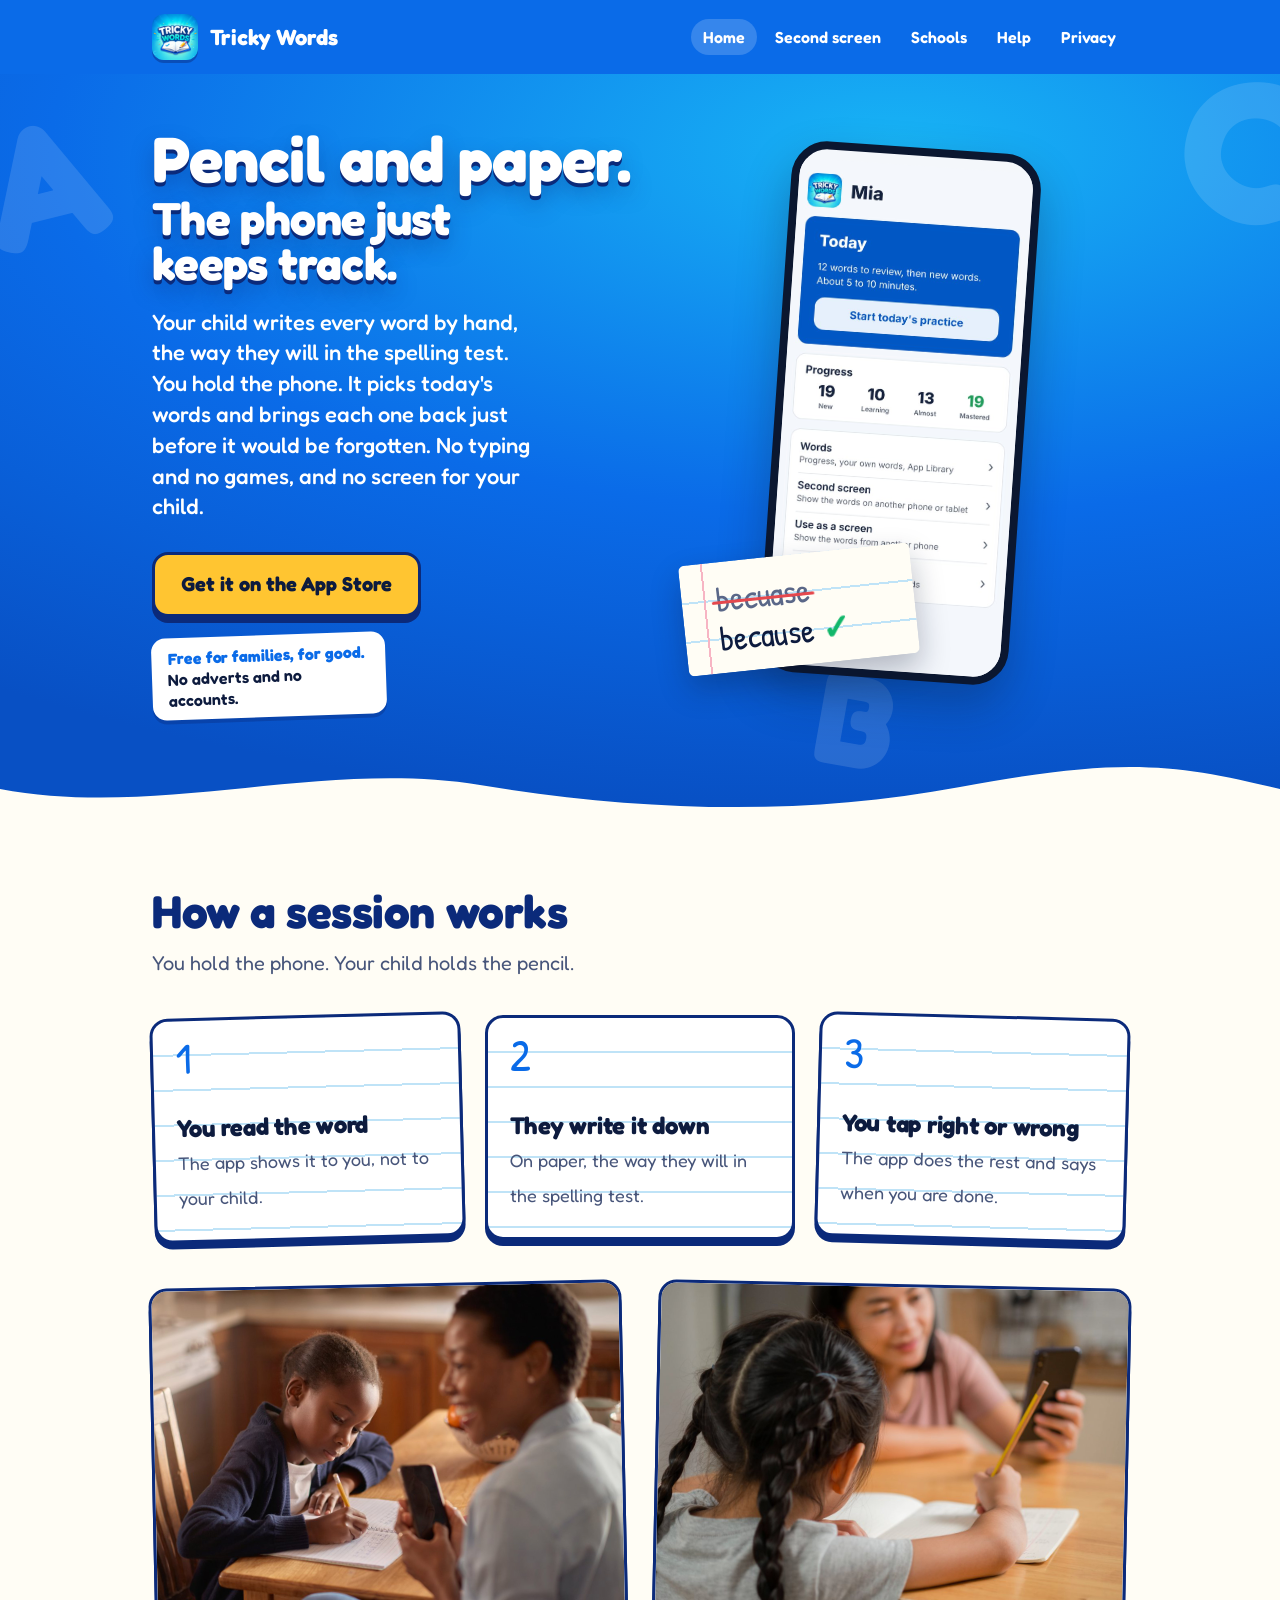
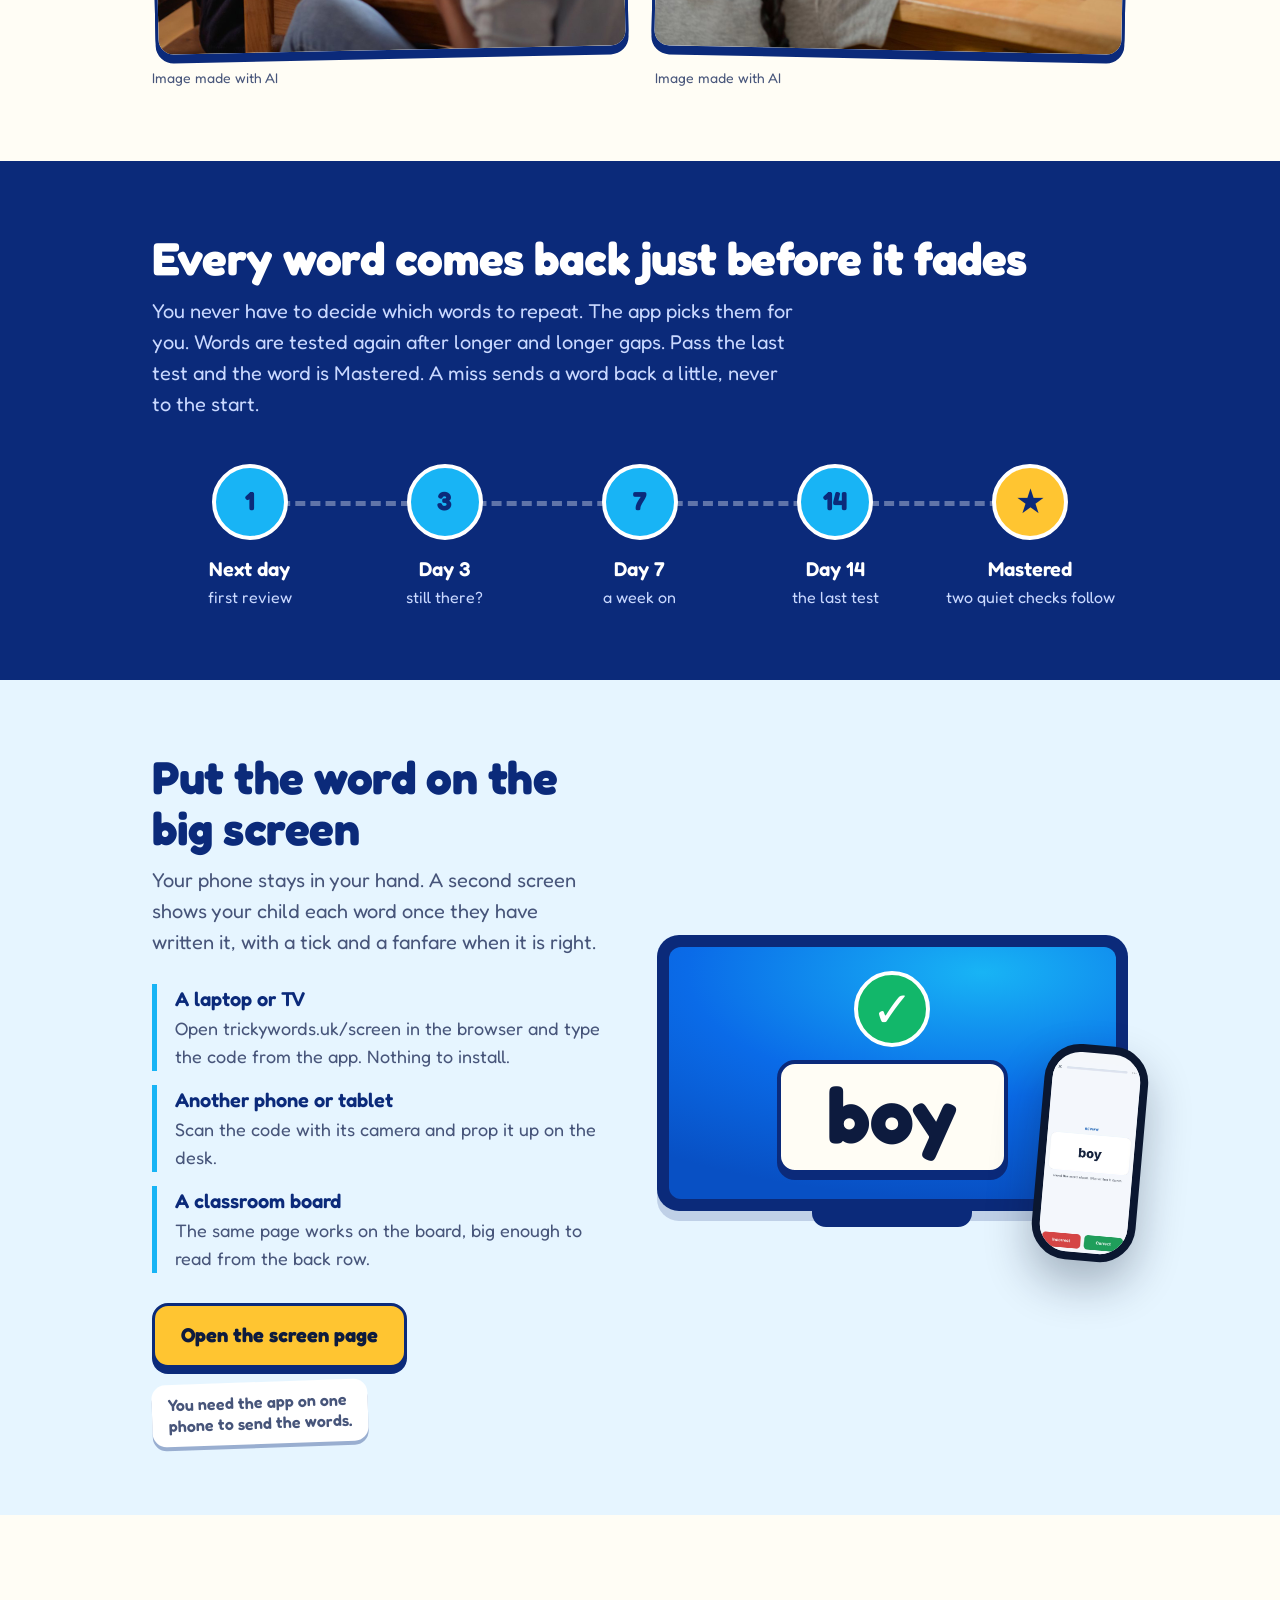
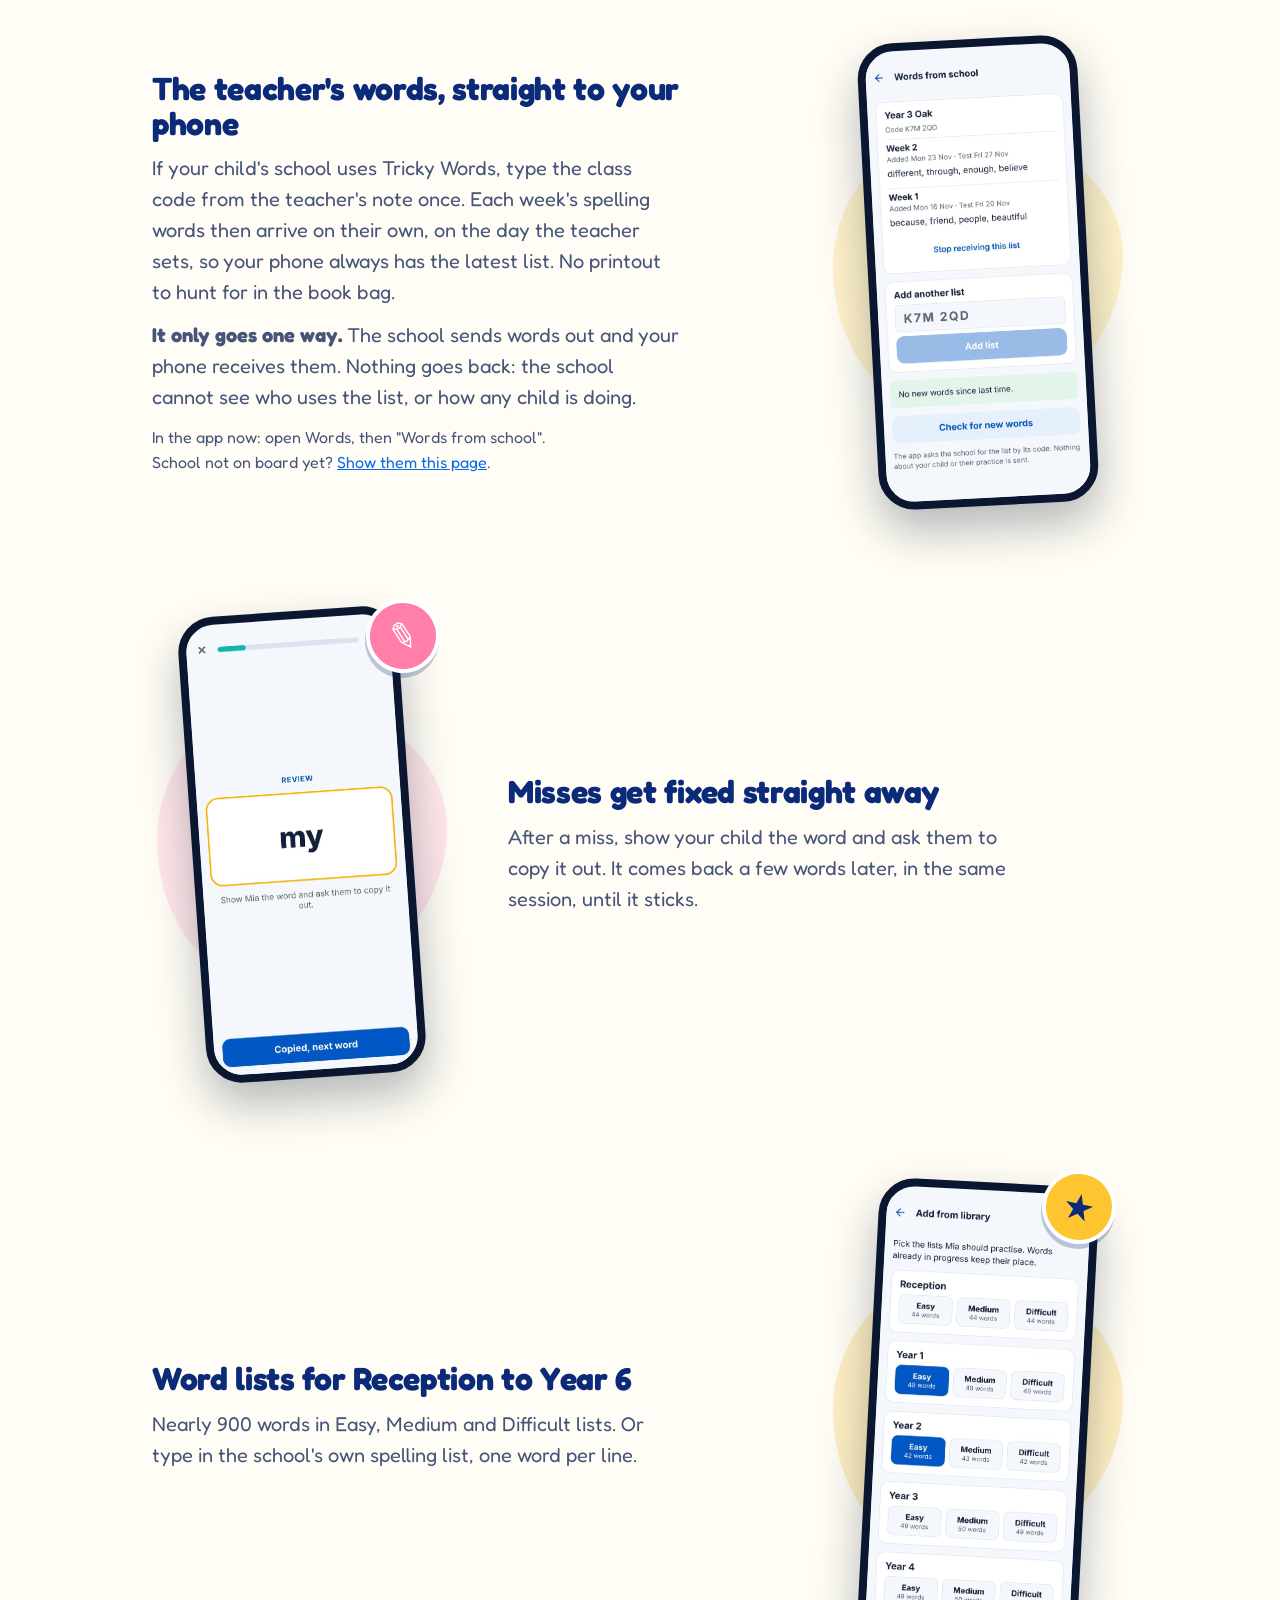
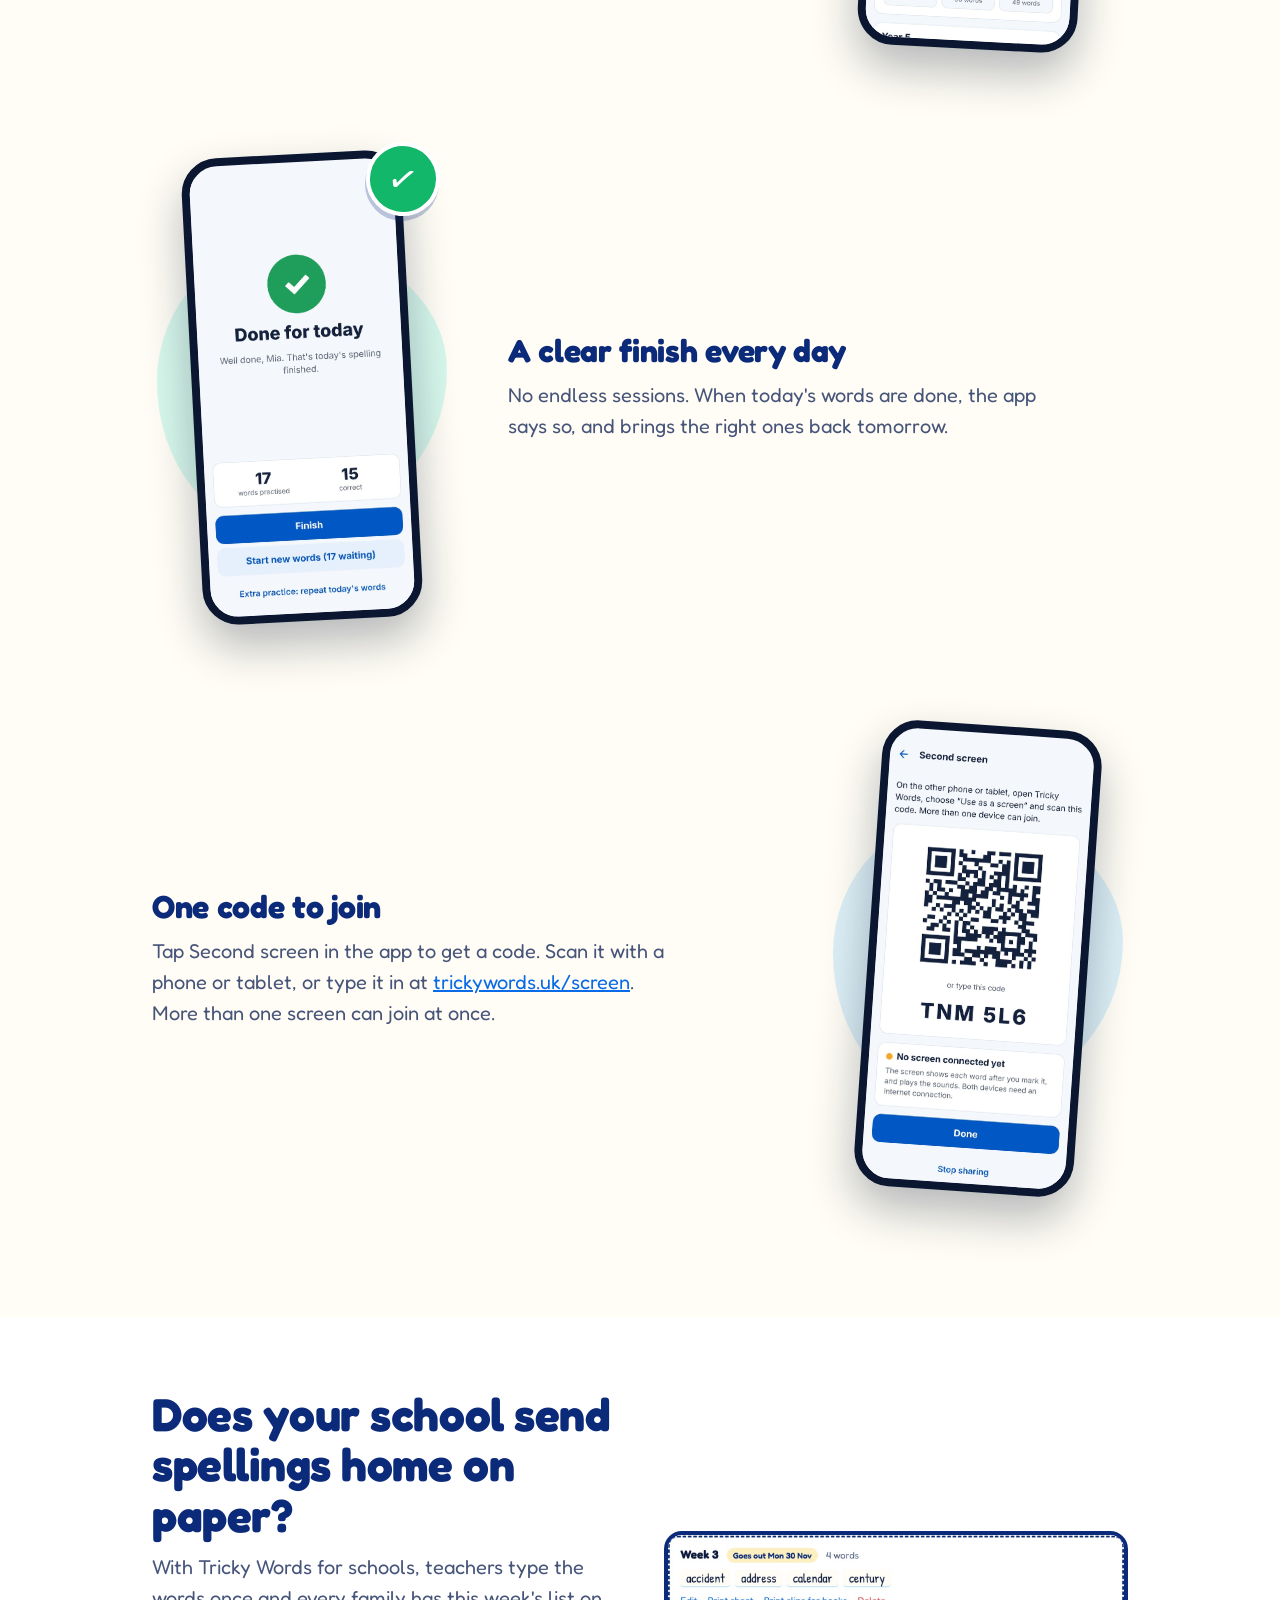
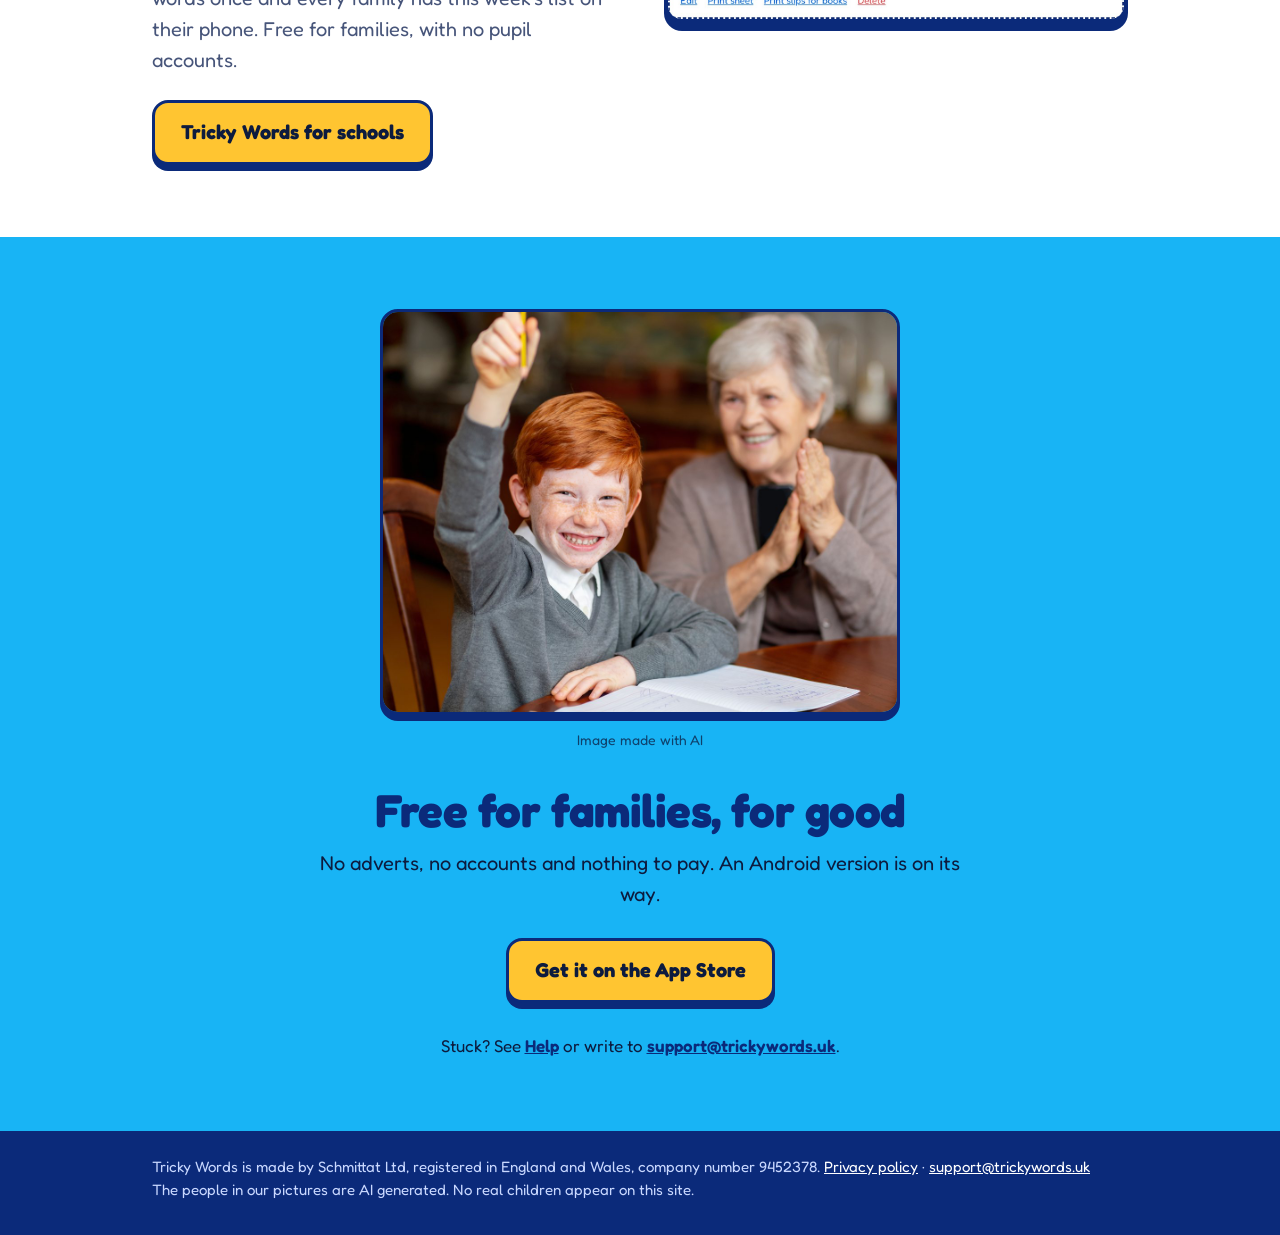
==== commit d0841249: "Website: version 2.1 is out. School lists, classroom mode and the permanent screen code are live Co-" ====
--- a/index.html
+++ b/index.html
@@ -87,7 +87,7 @@
 <div class="inner">
 <div class="feature flip">
 <div class="shot" style="--blob:#FFE9A8;--tilt:-3deg"><div class="phone"><img src="/img/school-app.jpg" alt="The Words from school page in the app, showing two weeks of words from a class list with the dates they were added" width="585" height="1266" loading="lazy"></div></div>
-<div><h3>The teacher's words, straight to your phone</h3><p>If your child's school uses Tricky Words, type the class code from the teacher's note once. Each week's spelling words then arrive on their own, on the day the teacher sets, so your phone always has the latest list. No printout to hunt for in the book bag.</p><p><strong>It only goes one way.</strong> The school sends words out and your phone receives them. Nothing goes back: the school cannot see who uses the list, or how any child is doing.</p><p class="small-note">Arriving with the next app update. School not on board yet? <a href="/schools/">Show them this page</a>.</p></div>
+<div><h3>The teacher's words, straight to your phone</h3><p>If your child's school uses Tricky Words, type the class code from the teacher's note once. Each week's spelling words then arrive on their own, on the day the teacher sets, so your phone always has the latest list. No printout to hunt for in the book bag.</p><p><strong>It only goes one way.</strong> The school sends words out and your phone receives them. Nothing goes back: the school cannot see who uses the list, or how any child is doing.</p><p class="small-note">In the app now: open Words, then "Words from school". School not on board yet? <a href="/schools/">Show them this page</a>.</p></div>
 </div>
 <div class="feature">
 <div class="shot" style="--blob:#FFD6E2;--tilt:-4deg"><div class="phone"><img src="/img/copy.jpg" alt="After a miss, the app asks the child to copy the word" width="585" height="1266" loading="lazy"></div><div class="sticker pink" aria-hidden="true">✎</div></div>
